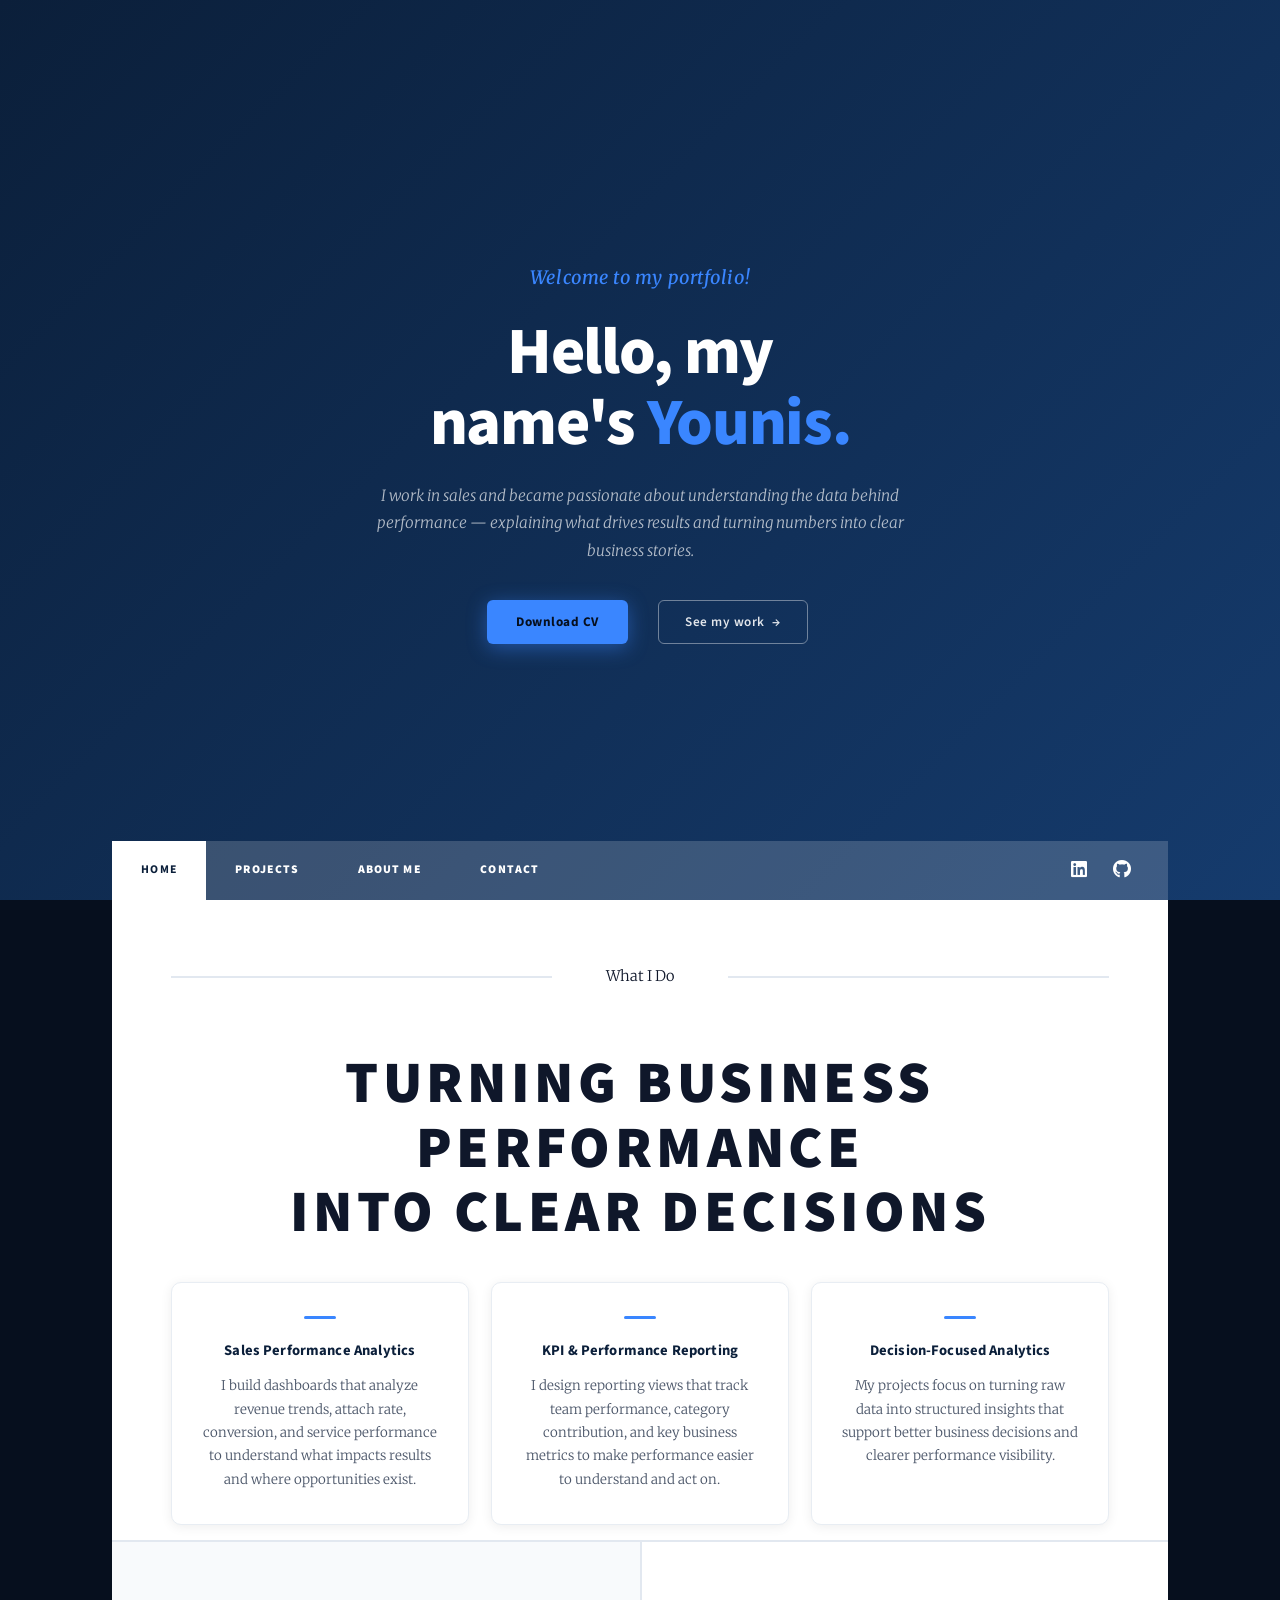
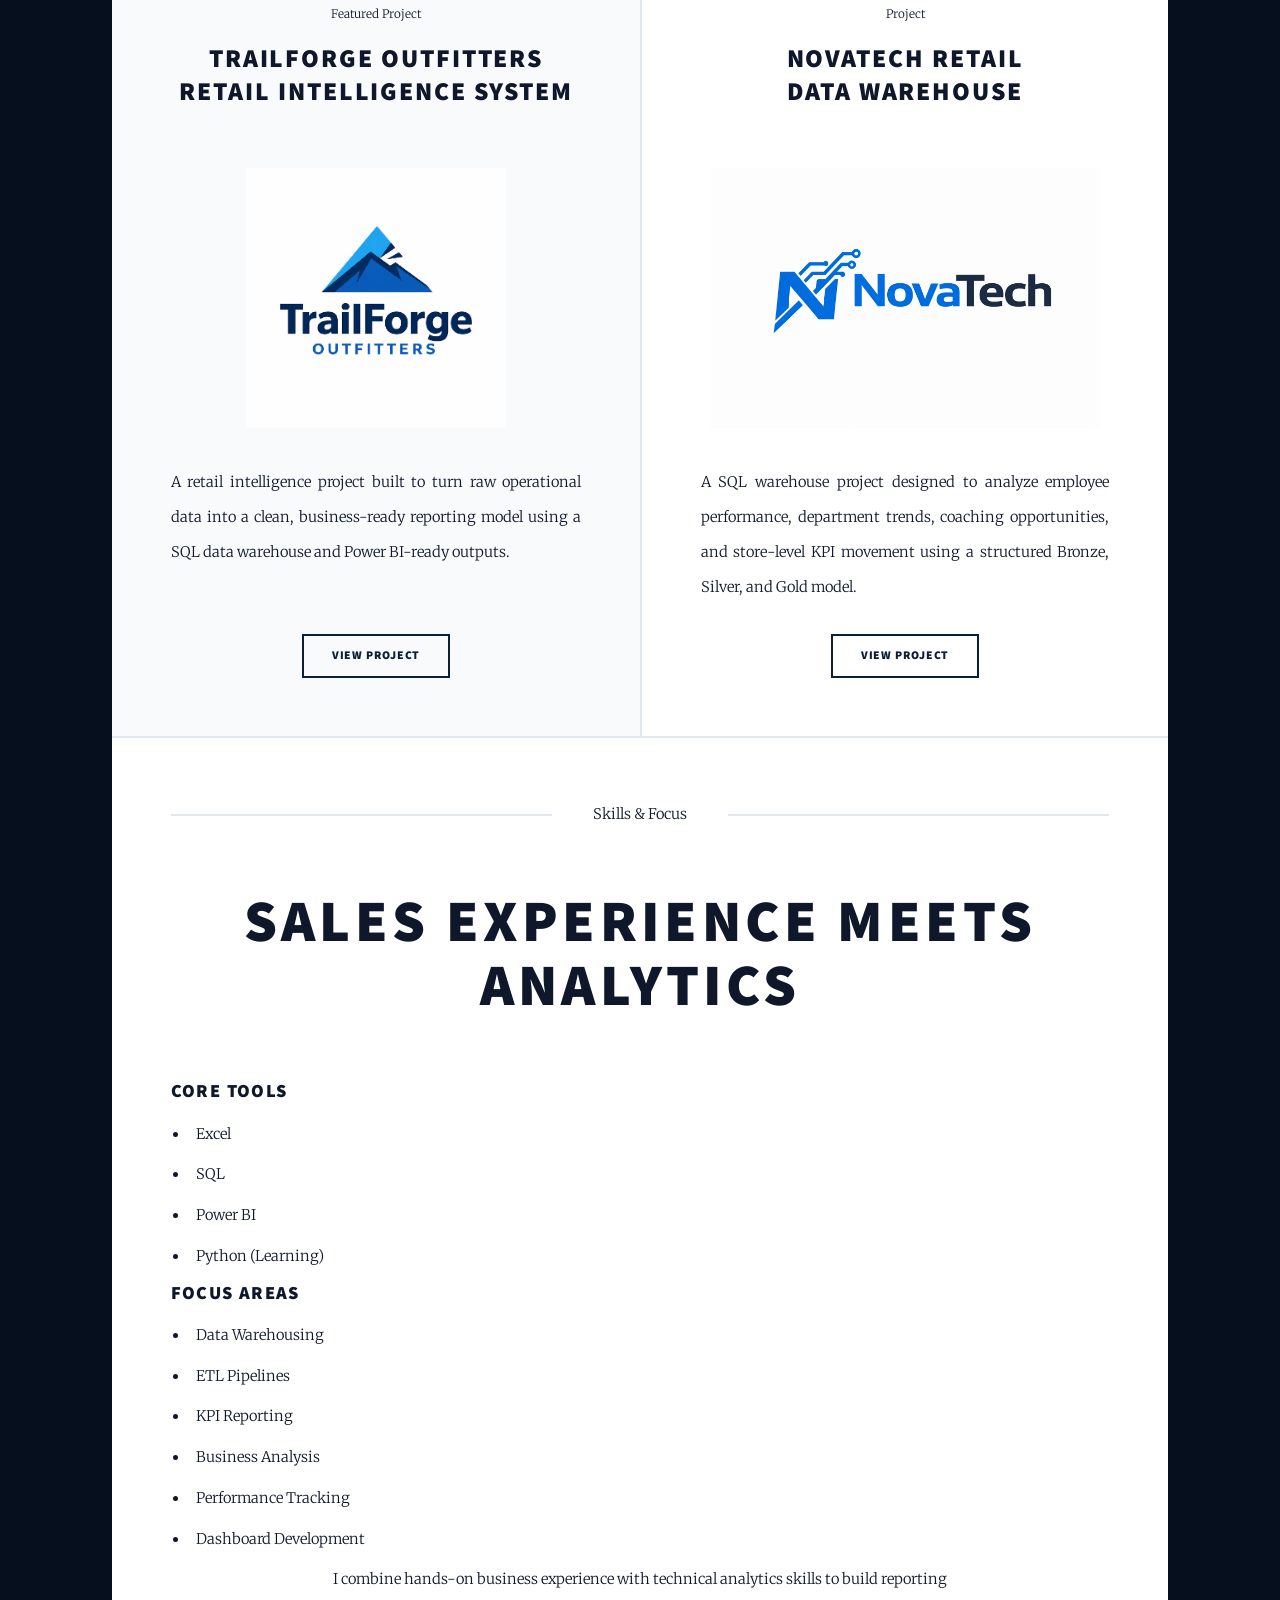
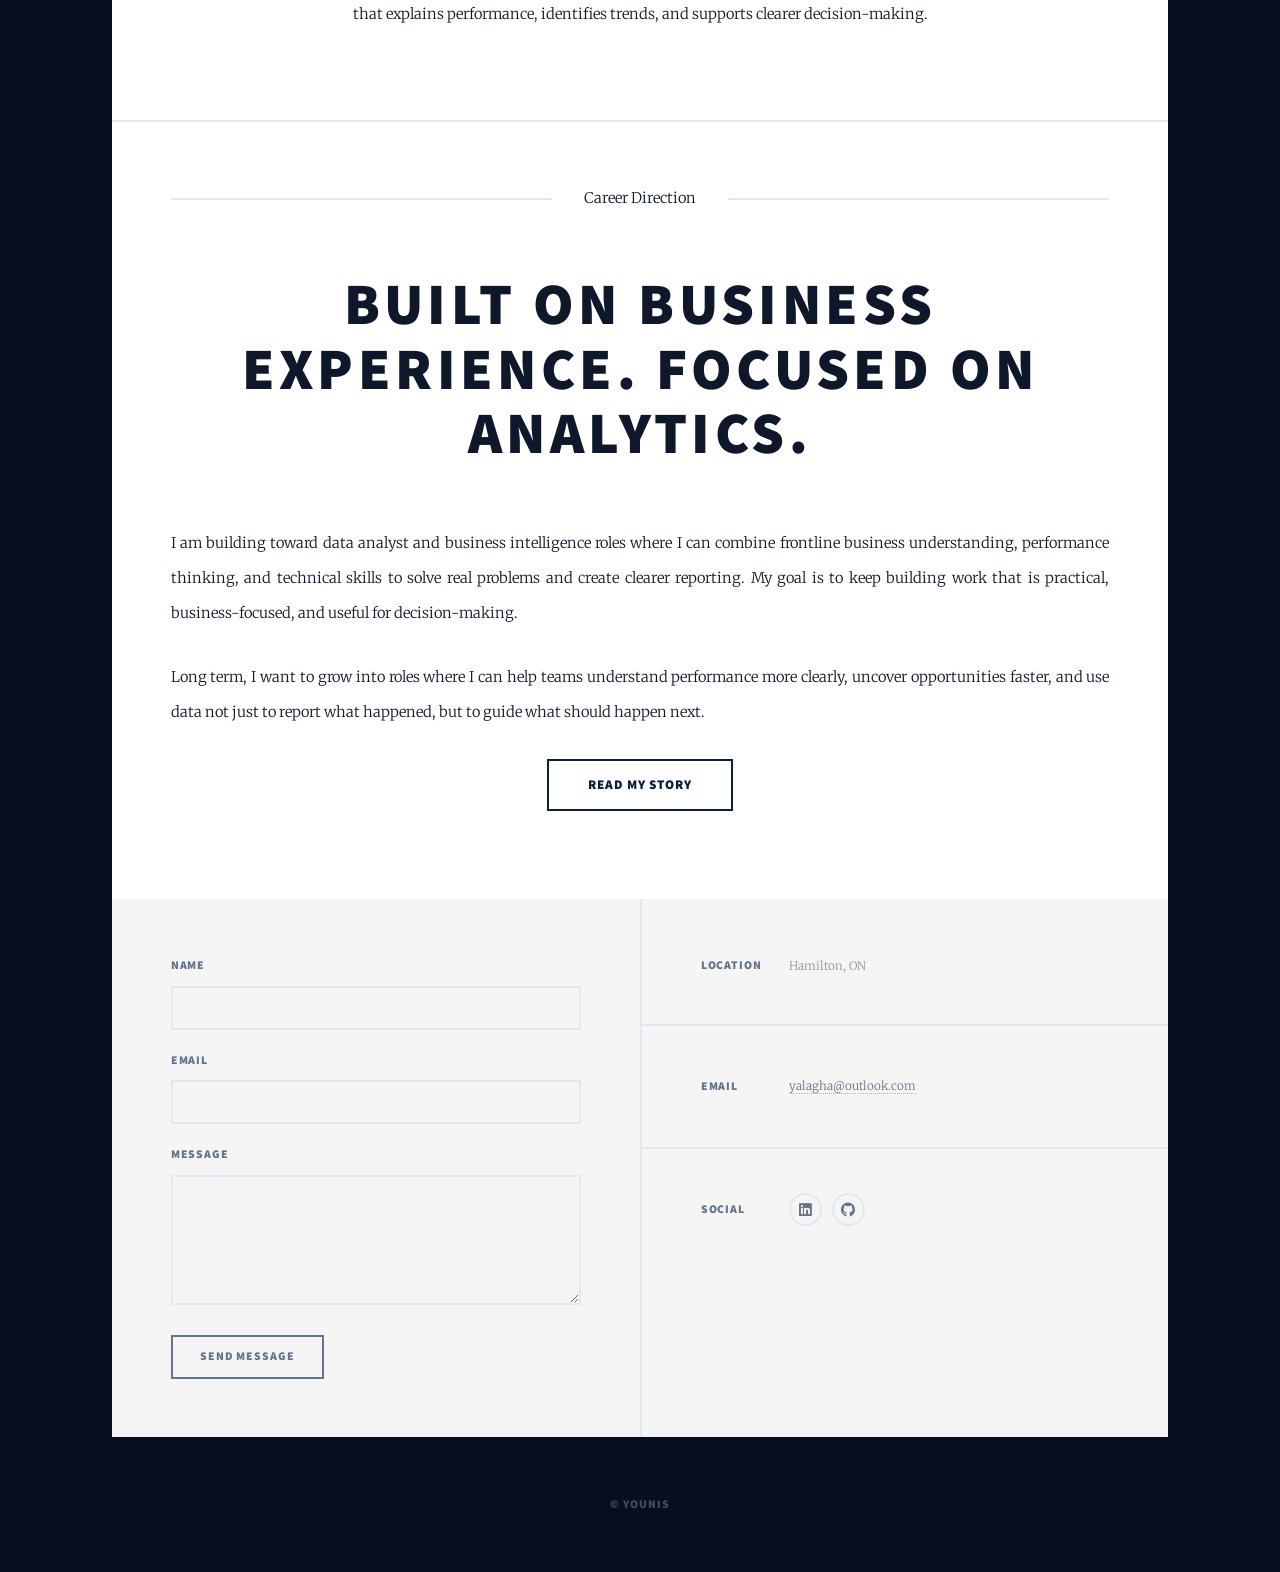
==== index.html @ 38b33bf0 "Add files via upload" ====
<!DOCTYPE HTML>
<html>
	<head>
		<title>Younis Alagha | Portfolio</title>
		<meta charset="utf-8" />
		<meta name="viewport" content="width=device-width, initial-scale=1, user-scalable=no" />
		<meta
			name="description"
			content="Younis portfolio - data analytics, business intelligence, SQL, Power BI, Excel, and business-focused projects built to turn performance data into clear decisions."
		/>
		<link rel="stylesheet" href="assets/css/main.css" />
		<noscript><link rel="stylesheet" href="assets/css/noscript.css" /></noscript>
	</head>
	<body class="is-preload">

		<div id="wrapper" class="fade-in">

			<!-- Intro -->
			<div id="intro" class="home-intro">

				<div class="hero-inner">
					<p class="hero-welcome">Welcome to my portfolio!</p>

					<h1 class="hero-heading">
						Hello, my<br />name's <span class="hero-accent">Younis.</span>
					</h1>

					<p class="hero-sub">
						I work in sales and became passionate about understanding the data behind performance —
						explaining what drives results and turning numbers into clear business stories.
					</p>

					<ul class="actions hero-actions">
						<li><a href="assets/Younis Alagha Resume.pdf" class="button primary hero-btn-primary" download>Download CV</a></li>
						<li><a href="#main" class="button hero-btn-ghost scrolly">See my work &nbsp;→</a></li>
					</ul>
				</div>

			</div>

			<!-- Header -->
			<header id="header">
				<a href="index.html" class="logo">Younis Alagha</a>
			</header>

			<!-- Nav -->
			<nav id="nav">
				<ul class="links">
					<li class="active"><a href="index.html">Home</a></li>
					<li><a href="index.html#projects">Projects</a></li>
					<li><a href="AboutMe.html">About Me</a></li>
					<li><a href="elements.html">Contact</a></li>
				</ul>
				<ul class="icons">
					<li>
						<a href="https://www.linkedin.com/in/younis-alagha-60159526b" class="icon brands fa-linkedin" target="_blank" rel="noopener noreferrer">
							<span class="label">LinkedIn</span>
						</a>
					</li>
					<li>
						<a href="https://github.com/younis-alagha" class="icon brands fa-github" target="_blank" rel="noopener noreferrer">
							<span class="label">GitHub</span>
						</a>
					</li>
				</ul>
			</nav>

			<!-- Main -->
			<div id="main">

				<!-- What I Do -->
				<section class="post featured home-featured-summary">
					<header class="major">
						<span class="date">What I Do</span>
						<h2>Turning Business Performance<br />Into Clear Decisions</h2>
					</header>

					<div class="home-highlights">
						<div class="highlight-card">
							<div class="highlight-bar"></div>
							<h3>Sales Performance Analytics</h3>
							<p>
								I build dashboards that analyze revenue trends, attach rate, conversion, and service performance
								to understand what impacts results and where opportunities exist.
							</p>
						</div>
						<div class="highlight-card">
							<div class="highlight-bar"></div>
							<h3>KPI &amp; Performance Reporting</h3>
							<p>
								I design reporting views that track team performance, category contribution, and key business
								metrics to make performance easier to understand and act on.
							</p>
						</div>
						<div class="highlight-card">
							<div class="highlight-bar"></div>
							<h3>Decision-Focused Analytics</h3>
							<p>
								My projects focus on turning raw data into structured insights that support better business
								decisions and clearer performance visibility.
							</p>
						</div>
					</div>
				</section>

				<!-- Featured Project -->
				<!-- Projects -->
				<section class="posts" id="projects">

					<article>
						<header>
							<span class="date">Featured Project</span>
							<h2>
								<a href="TrailForge Outfitters.html">
									TRAILFORGE OUTFITTERS<br />
									RETAIL INTELLIGENCE SYSTEM
								</a>
							</h2>
						</header>

						<a href="TrailForge Outfitters.html" class="image fit">
							<img src="images/TrailForge.png" alt="TrailForge Outfitters Retail Intelligence System" />
						</a>

						<p>
							A retail intelligence project built to turn raw operational data into a clean,
							business-ready reporting model using a SQL data warehouse and Power BI-ready outputs.
						</p>

						<ul class="actions special">
							<li><a href="TrailForge Outfitters.html" class="button">View Project</a></li>
						</ul>
					</article>

					<article>
						<header>
							<span class="date">Project</span>
							<h2>
								<a href="NOVATech.html">
									NOVATECH RETAIL<br />
									DATA WAREHOUSE
								</a>
							</h2>
						</header>

						<a href="NOVATech.html" class="image fit">
							<img src="images/1.Nova tech.png" alt="NovaTech Retail Data Warehouse" />
						</a>

						<p>
							A SQL warehouse project designed to analyze employee performance, department trends,
							coaching opportunities, and store-level KPI movement using a structured Bronze,
							Silver, and Gold model.
						</p>

						<ul class="actions special">
							<li><a href="NOVATech.html" class="button">View Project</a></li>
						</ul>
					</article>

				</section>

				<!-- Skills & Focus -->
				<section class="post home-text-section">
					<header class="major">
						<span class="date">Skills & Focus</span>
						<h2>Sales Experience Meets Analytics</h2>
					</header>

					<div class="skills-two-column">

						<div class="skills-col">
							<h3>Core Tools</h3>
							<ul>
								<li>Excel</li>
								<li>SQL</li>
								<li>Power BI</li>
								<li>Python (Learning)</li>
							</ul>
						</div>

						<div class="skills-col">
							<h3>Focus Areas</h3>
							<ul>
								<li>Data Warehousing</li>
								<li>ETL Pipelines</li>
								<li>KPI Reporting</li>
								<li>Business Analysis</li>
								<li>Performance Tracking</li>
								<li>Dashboard Development</li>
							</ul>
						</div>

					</div>

					<p class="skills-summary">
						I combine hands-on business experience with technical analytics skills to build reporting that explains performance,
						identifies trends, and supports clearer decision-making.
					</p>

				</section>

				<!-- Career Direction -->
				<section class="post home-text-section">
					<header class="major">
						<span class="date">Career Direction</span>
						<h2>Built on Business Experience. Focused on Analytics.</h2>
					</header>

					<p>
						I am building toward data analyst and business intelligence roles where I can combine frontline business understanding,
						performance thinking, and technical skills to solve real problems and create clearer reporting. My goal is to keep building
						work that is practical, business-focused, and useful for decision-making.
					</p>

					<p>
						Long term, I want to grow into roles where I can help teams understand performance more clearly, uncover opportunities faster,
						and use data not just to report what happened, but to guide what should happen next.
					</p>

					<ul class="actions special">
						<li><a href="AboutMe.html" class="button large">Read My Story</a></li>
					</ul>
				</section>

			</div>

			<!-- Footer -->
			<footer id="footer">
				<section>
					<form method="post" action="https://formspree.io/f/mkoqkweq">
						<div class="fields">
							<div class="field">
								<label for="name">Name</label>
								<input type="text" name="name" id="name" required />
							</div>
							<div class="field">
								<label for="email">Email</label>
								<input type="email" name="email" id="email" required />
							</div>
							<div class="field">
								<label for="message">Message</label>
								<textarea name="message" id="message" rows="3" required></textarea>
							</div>
						</div>
						<ul class="actions">
							<li><input type="submit" value="Send Message" /></li>
						</ul>
					</form>
				</section>

				<section class="split contact">
					<section class="alt">
						<h3>Location</h3>
						<p>Hamilton, ON</p>
					</section>
					<section>
						<h3>Email</h3>
						<p><a href="mailto:yalagha@outlook.com">yalagha@outlook.com</a></p>
					</section>
					<section>
						<h3>Social</h3>
						<ul class="icons alt">
							<li>
								<a href="https://www.linkedin.com/in/younis-alagha-60159526b" class="icon brands alt fa-linkedin" target="_blank" rel="noopener noreferrer">
									<span class="label">LinkedIn</span>
								</a>
							</li>
							<li>
								<a href="https://github.com/younis-alagha" class="icon brands alt fa-github" target="_blank" rel="noopener noreferrer">
									<span class="label">GitHub</span>
								</a>
							</li>
						</ul>
					</section>
				</section>
			</footer>

			<div id="copyright">
				<ul><li>&copy; Younis</li></ul>
			</div>

		</div>

		<script src="assets/js/jquery.min.js"></script>
		<script src="assets/js/jquery.scrollex.min.js"></script>
		<script src="assets/js/jquery.scrolly.min.js"></script>
		<script src="assets/js/browser.min.js"></script>
		<script src="assets/js/breakpoints.min.js"></script>
		<script src="assets/js/util.js"></script>
		<script src="assets/js/main.js"></script>

	</body>
---- assets/css/main.css ----
@import url(fontawesome-all.min.css);
@import url("https://fonts.googleapis.com/css?family=Merriweather:300,700,300italic,700italic|Source+Sans+Pro:900");

/*
	Massively by HTML5 UP
	html5up.net | @ajlkn
	Free for personal and commercial use under the CCA 3.0 license (html5up.net/license)
*/

html, body, div, span, applet, object,
iframe, h1, h2, h3, h4, h5, h6, p, blockquote,
pre, a, abbr, acronym, address, big, cite,
code, del, dfn, em, img, ins, kbd, q, s, samp,
small, strike, strong, sub, sup, tt, var, b,
u, i, center, dl, dt, dd, ol, ul, li, fieldset,
form, label, legend, table, caption, tbody,
tfoot, thead, tr, th, td, article, aside,
canvas, details, embed, figure, figcaption,
footer, header, hgroup, menu, nav, output, ruby,
section, summary, time, mark, audio, video {
	margin: 0;
	padding: 0;
	border: 0;
	font-size: 100%;
	font: inherit;
	vertical-align: baseline;}

article, aside, details, figcaption, figure,
footer, header, hgroup, menu, nav, section {
	display: block;}

body {
	line-height: 1;
}

ol, ul {
	list-style: none;
}

blockquote, q {
	quotes: none;
}

	blockquote:before, blockquote:after, q:before, q:after {
		content: '';
		content: none;
	}

table {
	border-collapse: collapse;
	border-spacing: 0;
}

body {
	-webkit-text-size-adjust: none;
}

mark {
	background-color: transparent;
	color: inherit;
}

input::-moz-focus-inner {
	border: 0;
	padding: 0;
}

input, select, textarea {
	-moz-appearance: none;
	-webkit-appearance: none;
	-ms-appearance: none;
	appearance: none;
}

/* Basic */

	@-ms-viewport {
		width: device-width;
	}

	body {
		-ms-overflow-style: scrollbar;
	}

	@media screen and (max-width: 480px) {

		html, body {
			min-width: 320px;
		}

	}

	html {
		box-sizing: border-box;
	}

	*, *:before, *:after {
		box-sizing: inherit;
	}

	body {
		background-color: #060f1e;
	}

		body.is-preload *, body.is-preload *:before, body.is-preload *:after {
			-moz-animation: none !important;
			-webkit-animation: none !important;
			-ms-animation: none !important;
			animation: none !important;
			-moz-transition: none !important;
			-webkit-transition: none !important;
			-ms-transition: none !important;
			transition: none !important;
		}

/* Type */

	html {
		font-size: 16pt;
	}

		@media screen and (max-width: 1680px) {

			html {
				font-size: 12pt;
			}

		}

		@media screen and (max-width: 1280px) {

			html {
				font-size: 11pt;
			}

		}

		@media screen and (max-width: 360px) {

			html {
				font-size: 10pt;
			}

		}

	body {
		color: #0b1f3a;
	}

	body, input, select, textarea {
		font-family: "Merriweather", Georgia, serif;
		font-weight: 300;
		font-size: 1rem;
		line-height: 2.375;
	}

	a {
		-moz-transition: color 0.2s ease-in-out, background-color 0.2s ease-in-out, border-color 0.2s ease-in-out, box-shadow 0.2s ease-in-out;
		-webkit-transition: color 0.2s ease-in-out, background-color 0.2s ease-in-out, border-color 0.2s ease-in-out, box-shadow 0.2s ease-in-out;
		-ms-transition: color 0.2s ease-in-out, background-color 0.2s ease-in-out, border-color 0.2s ease-in-out, box-shadow 0.2s ease-in-out;
		transition: color 0.2s ease-in-out, background-color 0.2s ease-in-out, border-color 0.2s ease-in-out, box-shadow 0.2s ease-in-out;
		border-bottom: dotted 1px;
		text-decoration: none;
	}

		a:hover {
			border-bottom-color: transparent;
		}

	strong, b {
		font-weight: 600;
	}

	em, i {
		font-style: italic;
	}

	p {
		text-align: justify;
		margin: 0 0 2rem 0;
	}

	h1, h2, h3, h4, h5, h6 {
		font-family: "Source Sans Pro", Helvetica, sans-serif;
		font-weight: 900;
		line-height: 1.5;
		letter-spacing: 0.075em;
		text-transform: uppercase;
		margin: 0 0 1rem 0;
	}

		h1 a, h2 a, h3 a, h4 a, h5 a, h6 a {
			border-bottom: 0;
			color: inherit;
			text-decoration: none;
		}

	h1 {
		font-size: 4rem;
		line-height: 1.1;
		margin: 0 0 2rem 0;
	}

	h2 {
		font-size: 1.75rem;
		line-height: 1.3;
		margin: 0 0 1.5rem 0;
	}

	h3 {
		font-size: 1.25rem;
		margin: 0 0 1.5rem 0;
	}

	h4 {
		font-size: 1rem;
	}

	h5 {
		font-size: 0.9rem;
	}

	h6 {
		font-size: 0.8rem;
	}

	sub {
		font-size: 0.8rem;
		position: relative;
		top: 0.5rem;
	}

	sup {
		font-size: 0.8rem;
		position: relative;
		top: -0.5rem;
	}

	blockquote {
		border-left: solid 4px;
		font-style: italic;
		margin: 0 0 2rem 0;
		padding: 0.5rem 0 0.5rem 2rem;
	}

	code {
		border: solid 2px;
		font-family: "Courier New", monospace;
		font-size: 0.9rem;
		margin: 0 0.25rem;
		padding: 0.25rem 0.65rem;
	}

	pre {
		-webkit-overflow-scrolling: touch;
		font-family: "Courier New", monospace;
		font-size: 0.9rem;
		margin: 0 0 2rem 0;
	}

		pre code {
			display: block;
			line-height: 1.75;
			padding: 1rem 1.5rem;
			overflow-x: auto;
		}

	hr {
		border: 0;
		border-bottom: solid 2px;
		margin: 3rem 0;
	}

		hr.major {
			margin: 5rem 0;
		}

	.align-left {
		text-align: left;
	}

	.align-center {
		text-align: center;
	}

	.align-right {
		text-align: right;
	}

	input, select, textarea {
		color: #0b1f3a;
	}

	a {
		color: #0b1f3a;
		border-bottom-color: rgba(33, 41, 49, 0.5);
	}

		a:hover {
			border-bottom-color: transparent;
			color: #3a86ff !important;
		}

	strong, b {
		color: #0b1f3a;
	}

	h1, h2, h3, h4, h5, h6 {
		color: #0b1f3a;
	}

	blockquote {
		border-left-color: #e2e8f0;
	}

	code {
		background: rgba(220, 220, 220, 0.25);
		border-color: #e2e8f0;
	}

	hr {
		border-bottom-color: #e2e8f0;
	}

/* Row */

	.row {
		display: flex;
		flex-wrap: wrap;
		box-sizing: border-box;
		align-items: stretch;
	}

		.row > * {
			box-sizing: border-box;
		}

		.row.gtr-uniform > * > :last-child {
			margin-bottom: 0;
		}

		.row.aln-left {
			justify-content: flex-start;
		}

		.row.aln-center {
			justify-content: center;
		}

		.row.aln-right {
			justify-content: flex-end;
		}

		.row.aln-top {
			align-items: flex-start;
		}

		.row.aln-middle {
			align-items: center;
		}

		.row.aln-bottom {
			align-items: flex-end;
		}

		.row > .imp {
			order: -1;
		}

		.row > .col-1 {
			width: 8.33333%;
		}

		.row > .off-1 {
			margin-left: 8.33333%;
		}

		.row > .col-2 {
			width: 16.66667%;
		}

		.row > .off-2 {
			margin-left: 16.66667%;
		}

		.row > .col-3 {
			width: 25%;
		}

		.row > .off-3 {
			margin-left: 25%;
		}

		.row > .col-4 {
			width: 33.33333%;
		}

		.row > .off-4 {
			margin-left: 33.33333%;
		}

		.row > .col-5 {
			width: 41.66667%;
		}

		.row > .off-5 {
			margin-left: 41.66667%;
		}

		.row > .col-6 {
			width: 50%;
		}

		.row > .off-6 {
			margin-left: 50%;
		}

		.row > .col-7 {
			width: 58.33333%;
		}

		.row > .off-7 {
			margin-left: 58.33333%;
		}

		.row > .col-8 {
			width: 66.66667%;
		}

		.row > .off-8 {
			margin-left: 66.66667%;
		}

		.row > .col-9 {
			width: 75%;
		}

		.row > .off-9 {
			margin-left: 75%;
		}

		.row > .col-10 {
			width: 83.33333%;
		}

		.row > .off-10 {
			margin-left: 83.33333%;
		}

		.row > .col-11 {
			width: 91.66667%;
		}

		.row > .off-11 {
			margin-left: 91.66667%;
		}

		.row > .col-12 {
			width: 100%;
		}

		.row > .off-12 {
			margin-left: 100%;
		}

		.row.gtr-0 {
			margin-top: 0;
			margin-left: 0rem;
		}

			.row.gtr-0 > * {
				padding: 0 0 0 0rem;
			}

			.row.gtr-0.gtr-uniform {
				margin-top: 0rem;
			}

				.row.gtr-0.gtr-uniform > * {
					padding-top: 0rem;
				}

		.row.gtr-25 {
			margin-top: 0;
			margin-left: -0.375rem;
		}

			.row.gtr-25 > * {
				padding: 0 0 0 0.375rem;
			}

			.row.gtr-25.gtr-uniform {
				margin-top: -0.375rem;
			}

				.row.gtr-25.gtr-uniform > * {
					padding-top: 0.375rem;
				}

		.row.gtr-50 {
			margin-top: 0;
			margin-left: -0.75rem;
		}

			.row.gtr-50 > * {
				padding: 0 0 0 0.75rem;
			}

			.row.gtr-50.gtr-uniform {
				margin-top: -0.75rem;
			}

				.row.gtr-50.gtr-uniform > * {
					padding-top: 0.75rem;
				}

		.row {
			margin-top: 0;
			margin-left: -1.5rem;
		}

			.row > * {
				padding: 0 0 0 1.5rem;
			}

			.row.gtr-uniform {
				margin-top: -1.5rem;
			}

				.row.gtr-uniform > * {
					padding-top: 1.5rem;
				}

		.row.gtr-150 {
			margin-top: 0;
			margin-left: -2.25rem;
		}

			.row.gtr-150 > * {
				padding: 0 0 0 2.25rem;
			}

			.row.gtr-150.gtr-uniform {
				margin-top: -2.25rem;
			}

				.row.gtr-150.gtr-uniform > * {
					padding-top: 2.25rem;
				}

		.row.gtr-200 {
			margin-top: 0;
			margin-left: -3rem;
		}

			.row.gtr-200 > * {
				padding: 0 0 0 3rem;
			}

			.row.gtr-200.gtr-uniform {
				margin-top: -3rem;
			}

				.row.gtr-200.gtr-uniform > * {
					padding-top: 3rem;
				}

		@media screen and (max-width: 1680px) {

			.row {
				display: flex;
				flex-wrap: wrap;
				box-sizing: border-box;
				align-items: stretch;
			}

				.row > * {
					box-sizing: border-box;
				}

				.row.gtr-uniform > * > :last-child {
					margin-bottom: 0;
				}

				.row.aln-left {
					justify-content: flex-start;
				}

				.row.aln-center {
					justify-content: center;
				}

				.row.aln-right {
					justify-content: flex-end;
				}

				.row.aln-top {
					align-items: flex-start;
				}

				.row.aln-middle {
					align-items: center;
				}

				.row.aln-bottom {
					align-items: flex-end;
				}

				.row > .imp-xlarge {
					order: -1;
				}

				.row > .col-1-xlarge {
					width: 8.33333%;
				}

				.row > .off-1-xlarge {
					margin-left: 8.33333%;
				}

				.row > .col-2-xlarge {
					width: 16.66667%;
				}

				.row > .off-2-xlarge {
					margin-left: 16.66667%;
				}

				.row > .col-3-xlarge {
					width: 25%;
				}

				.row > .off-3-xlarge {
					margin-left: 25%;
				}

				.row > .col-4-xlarge {
					width: 33.33333%;
				}

				.row > .off-4-xlarge {
					margin-left: 33.33333%;
				}

				.row > .col-5-xlarge {
					width: 41.66667%;
				}

				.row > .off-5-xlarge {
					margin-left: 41.66667%;
				}

				.row > .col-6-xlarge {
					width: 50%;
				}

				.row > .off-6-xlarge {
					margin-left: 50%;
				}

				.row > .col-7-xlarge {
					width: 58.33333%;
				}

				.row > .off-7-xlarge {
					margin-left: 58.33333%;
				}

				.row > .col-8-xlarge {
					width: 66.66667%;
				}

				.row > .off-8-xlarge {
					margin-left: 66.66667%;
				}

				.row > .col-9-xlarge {
					width: 75%;
				}

				.row > .off-9-xlarge {
					margin-left: 75%;
				}

				.row > .col-10-xlarge {
					width: 83.33333%;
				}

				.row > .off-10-xlarge {
					margin-left: 83.33333%;
				}

				.row > .col-11-xlarge {
					width: 91.66667%;
				}

				.row > .off-11-xlarge {
					margin-left: 91.66667%;
				}

				.row > .col-12-xlarge {
					width: 100%;
				}

				.row > .off-12-xlarge {
					margin-left: 100%;
				}

				.row.gtr-0 {
					margin-top: 0;
					margin-left: 0rem;
				}

					.row.gtr-0 > * {
						padding: 0 0 0 0rem;
					}

					.row.gtr-0.gtr-uniform {
						margin-top: 0rem;
					}

						.row.gtr-0.gtr-uniform > * {
							padding-top: 0rem;
						}

				.row.gtr-25 {
					margin-top: 0;
					margin-left: -0.375rem;
				}

					.row.gtr-25 > * {
						padding: 0 0 0 0.375rem;
					}

					.row.gtr-25.gtr-uniform {
						margin-top: -0.375rem;
					}

						.row.gtr-25.gtr-uniform > * {
							padding-top: 0.375rem;
						}

				.row.gtr-50 {
					margin-top: 0;
					margin-left: -0.75rem;
				}

					.row.gtr-50 > * {
						padding: 0 0 0 0.75rem;
					}

					.row.gtr-50.gtr-uniform {
						margin-top: -0.75rem;
					}

						.row.gtr-50.gtr-uniform > * {
							padding-top: 0.75rem;
						}

				.row {
					margin-top: 0;
					margin-left: -1.5rem;
				}

					.row > * {
						padding: 0 0 0 1.5rem;
					}

					.row.gtr-uniform {
						margin-top: -1.5rem;
					}

						.row.gtr-uniform > * {
							padding-top: 1.5rem;
						}

				.row.gtr-150 {
					margin-top: 0;
					margin-left: -2.25rem;
				}

					.row.gtr-150 > * {
						padding: 0 0 0 2.25rem;
					}

					.row.gtr-150.gtr-uniform {
						margin-top: -2.25rem;
					}

						.row.gtr-150.gtr-uniform > * {
							padding-top: 2.25rem;
						}

				.row.gtr-200 {
					margin-top: 0;
					margin-left: -3rem;
				}

					.row.gtr-200 > * {
						padding: 0 0 0 3rem;
					}

					.row.gtr-200.gtr-uniform {
						margin-top: -3rem;
					}

						.row.gtr-200.gtr-uniform > * {
							padding-top: 3rem;
						}

		}

		@media screen and (max-width: 1280px) {

			.row {
				display: flex;
				flex-wrap: wrap;
				box-sizing: border-box;
				align-items: stretch;
			}

				.row > * {
					box-sizing: border-box;
				}

				.row.gtr-uniform > * > :last-child {
					margin-bottom: 0;
				}

				.row.aln-left {
					justify-content: flex-start;
				}

				.row.aln-center {
					justify-content: center;
				}

				.row.aln-right {
					justify-content: flex-end;
				}

				.row.aln-top {
					align-items: flex-start;
				}

				.row.aln-middle {
					align-items: center;
				}

				.row.aln-bottom {
					align-items: flex-end;
				}

				.row > .imp-large {
					order: -1;
				}

				.row > .col-1-large {
					width: 8.33333%;
				}

				.row > .off-1-large {
					margin-left: 8.33333%;
				}

				.row > .col-2-large {
					width: 16.66667%;
				}

				.row > .off-2-large {
					margin-left: 16.66667%;
				}

				.row > .col-3-large {
					width: 25%;
				}

				.row > .off-3-large {
					margin-left: 25%;
				}

				.row > .col-4-large {
					width: 33.33333%;
				}

				.row > .off-4-large {
					margin-left: 33.33333%;
				}

				.row > .col-5-large {
					width: 41.66667%;
				}

				.row > .off-5-large {
					margin-left: 41.66667%;
				}

				.row > .col-6-large {
					width: 50%;
				}

				.row > .off-6-large {
					margin-left: 50%;
				}

				.row > .col-7-large {
					width: 58.33333%;
				}

				.row > .off-7-large {
					margin-left: 58.33333%;
				}

				.row > .col-8-large {
					width: 66.66667%;
				}

				.row > .off-8-large {
					margin-left: 66.66667%;
				}

				.row > .col-9-large {
					width: 75%;
				}

				.row > .off-9-large {
					margin-left: 75%;
				}

				.row > .col-10-large {
					width: 83.33333%;
				}

				.row > .off-10-large {
					margin-left: 83.33333%;
				}

				.row > .col-11-large {
					width: 91.66667%;
				}

				.row > .off-11-large {
					margin-left: 91.66667%;
				}

				.row > .col-12-large {
					width: 100%;
				}

				.row > .off-12-large {
					margin-left: 100%;
				}

				.row.gtr-0 {
					margin-top: 0;
					margin-left: 0rem;
				}

					.row.gtr-0 > * {
						padding: 0 0 0 0rem;
					}

					.row.gtr-0.gtr-uniform {
						margin-top: 0rem;
					}

						.row.gtr-0.gtr-uniform > * {
							padding-top: 0rem;
						}

				.row.gtr-25 {
					margin-top: 0;
					margin-left: -0.375rem;
				}

					.row.gtr-25 > * {
						padding: 0 0 0 0.375rem;
					}

					.row.gtr-25.gtr-uniform {
						margin-top: -0.375rem;
					}

						.row.gtr-25.gtr-uniform > * {
							padding-top: 0.375rem;
						}

				.row.gtr-50 {
					margin-top: 0;
					margin-left: -0.75rem;
				}

					.row.gtr-50 > * {
						padding: 0 0 0 0.75rem;
					}

					.row.gtr-50.gtr-uniform {
						margin-top: -0.75rem;
					}

						.row.gtr-50.gtr-uniform > * {
							padding-top: 0.75rem;
						}

				.row {
					margin-top: 0;
					margin-left: -1.5rem;
				}

					.row > * {
						padding: 0 0 0 1.5rem;
					}

					.row.gtr-uniform {
						margin-top: -1.5rem;
					}

						.row.gtr-uniform > * {
							padding-top: 1.5rem;
						}

				.row.gtr-150 {
					margin-top: 0;
					margin-left: -2.25rem;
				}

					.row.gtr-150 > * {
						padding: 0 0 0 2.25rem;
					}

					.row.gtr-150.gtr-uniform {
						margin-top: -2.25rem;
					}

						.row.gtr-150.gtr-uniform > * {
							padding-top: 2.25rem;
						}

				.row.gtr-200 {
					margin-top: 0;
					margin-left: -3rem;
				}

					.row.gtr-200 > * {
						padding: 0 0 0 3rem;
					}

					.row.gtr-200.gtr-uniform {
						margin-top: -3rem;
					}

						.row.gtr-200.gtr-uniform > * {
							padding-top: 3rem;
						}

		}

		@media screen and (max-width: 980px) {

			.row {
				display: flex;
				flex-wrap: wrap;
				box-sizing: border-box;
				align-items: stretch;
			}

				.row > * {
					box-sizing: border-box;
				}

				.row.gtr-uniform > * > :last-child {
					margin-bottom: 0;
				}

				.row.aln-left {
					justify-content: flex-start;
				}

				.row.aln-center {
					justify-content: center;
				}

				.row.aln-right {
					justify-content: flex-end;
				}

				.row.aln-top {
					align-items: flex-start;
				}

				.row.aln-middle {
					align-items: center;
				}

				.row.aln-bottom {
					align-items: flex-end;
				}

				.row > .imp-medium {
					order: -1;
				}

				.row > .col-1-medium {
					width: 8.33333%;
				}

				.row > .off-1-medium {
					margin-left: 8.33333%;
				}

				.row > .col-2-medium {
					width: 16.66667%;
				}

				.row > .off-2-medium {
					margin-left: 16.66667%;
				}

				.row > .col-3-medium {
					width: 25%;
				}

				.row > .off-3-medium {
					margin-left: 25%;
				}

				.row > .col-4-medium {
					width: 33.33333%;
				}

				.row > .off-4-medium {
					margin-left: 33.33333%;
				}

				.row > .col-5-medium {
					width: 41.66667%;
				}

				.row > .off-5-medium {
					margin-left: 41.66667%;
				}

				.row > .col-6-medium {
					width: 50%;
				}

				.row > .off-6-medium {
					margin-left: 50%;
				}

				.row > .col-7-medium {
					width: 58.33333%;
				}

				.row > .off-7-medium {
					margin-left: 58.33333%;
				}

				.row > .col-8-medium {
					width: 66.66667%;
				}

				.row > .off-8-medium {
					margin-left: 66.66667%;
				}

				.row > .col-9-medium {
					width: 75%;
				}

				.row > .off-9-medium {
					margin-left: 75%;
				}

				.row > .col-10-medium {
					width: 83.33333%;
				}

				.row > .off-10-medium {
					margin-left: 83.33333%;
				}

				.row > .col-11-medium {
					width: 91.66667%;
				}

				.row > .off-11-medium {
					margin-left: 91.66667%;
				}

				.row > .col-12-medium {
					width: 100%;
				}

				.row > .off-12-medium {
					margin-left: 100%;
				}

				.row.gtr-0 {
					margin-top: 0;
					margin-left: 0rem;
				}

					.row.gtr-0 > * {
						padding: 0 0 0 0rem;
					}

					.row.gtr-0.gtr-uniform {
						margin-top: 0rem;
					}

						.row.gtr-0.gtr-uniform > * {
							padding-top: 0rem;
						}

				.row.gtr-25 {
					margin-top: 0;
					margin-left: -0.375rem;
				}

					.row.gtr-25 > * {
						padding: 0 0 0 0.375rem;
					}

					.row.gtr-25.gtr-uniform {
						margin-top: -0.375rem;
					}

						.row.gtr-25.gtr-uniform > * {
							padding-top: 0.375rem;
						}

				.row.gtr-50 {
					margin-top: 0;
					margin-left: -0.75rem;
				}

					.row.gtr-50 > * {
						padding: 0 0 0 0.75rem;
					}

					.row.gtr-50.gtr-uniform {
						margin-top: -0.75rem;
					}

						.row.gtr-50.gtr-uniform > * {
							padding-top: 0.75rem;
						}

				.row {
					margin-top: 0;
					margin-left: -1.5rem;
				}

					.row > * {
						padding: 0 0 0 1.5rem;
					}

					.row.gtr-uniform {
						margin-top: -1.5rem;
					}

						.row.gtr-uniform > * {
							padding-top: 1.5rem;
						}

				.row.gtr-150 {
					margin-top: 0;
					margin-left: -2.25rem;
				}

					.row.gtr-150 > * {
						padding: 0 0 0 2.25rem;
					}

					.row.gtr-150.gtr-uniform {
						margin-top: -2.25rem;
					}

						.row.gtr-150.gtr-uniform > * {
							padding-top: 2.25rem;
						}

				.row.gtr-200 {
					margin-top: 0;
					margin-left: -3rem;
				}

					.row.gtr-200 > * {
						padding: 0 0 0 3rem;
					}

					.row.gtr-200.gtr-uniform {
						margin-top: -3rem;
					}

						.row.gtr-200.gtr-uniform > * {
							padding-top: 3rem;
						}

		}

		@media screen and (max-width: 736px) {

			.row {
				display: flex;
				flex-wrap: wrap;
				box-sizing: border-box;
				align-items: stretch;
			}

				.row > * {
					box-sizing: border-box;
				}

				.row.gtr-uniform > * > :last-child {
					margin-bottom: 0;
				}

				.row.aln-left {
					justify-content: flex-start;
				}

				.row.aln-center {
					justify-content: center;
				}

				.row.aln-right {
					justify-content: flex-end;
				}

				.row.aln-top {
					align-items: flex-start;
				}

				.row.aln-middle {
					align-items: center;
				}

				.row.aln-bottom {
					align-items: flex-end;
				}

				.row > .imp-small {
					order: -1;
				}

				.row > .col-1-small {
					width: 8.33333%;
				}

				.row > .off-1-small {
					margin-left: 8.33333%;
				}

				.row > .col-2-small {
					width: 16.66667%;
				}

				.row > .off-2-small {
					margin-left: 16.66667%;
				}

				.row > .col-3-small {
					width: 25%;
				}

				.row > .off-3-small {
					margin-left: 25%;
				}

				.row > .col-4-small {
					width: 33.33333%;
				}

				.row > .off-4-small {
					margin-left: 33.33333%;
				}

				.row > .col-5-small {
					width: 41.66667%;
				}

				.row > .off-5-small {
					margin-left: 41.66667%;
				}

				.row > .col-6-small {
					width: 50%;
				}

				.row > .off-6-small {
					margin-left: 50%;
				}

				.row > .col-7-small {
					width: 58.33333%;
				}

				.row > .off-7-small {
					margin-left: 58.33333%;
				}

				.row > .col-8-small {
					width: 66.66667%;
				}

				.row > .off-8-small {
					margin-left: 66.66667%;
				}

				.row > .col-9-small {
					width: 75%;
				}

				.row > .off-9-small {
					margin-left: 75%;
				}

				.row > .col-10-small {
					width: 83.33333%;
				}

				.row > .off-10-small {
					margin-left: 83.33333%;
				}

				.row > .col-11-small {
					width: 91.66667%;
				}

				.row > .off-11-small {
					margin-left: 91.66667%;
				}

				.row > .col-12-small {
					width: 100%;
				}

				.row > .off-12-small {
					margin-left: 100%;
				}

				.row.gtr-0 {
					margin-top: 0;
					margin-left: 0rem;
				}

					.row.gtr-0 > * {
						padding: 0 0 0 0rem;
					}

					.row.gtr-0.gtr-uniform {
						margin-top: 0rem;
					}

						.row.gtr-0.gtr-uniform > * {
							padding-top: 0rem;
						}

				.row.gtr-25 {
					margin-top: 0;
					margin-left: -0.375rem;
				}

					.row.gtr-25 > * {
						padding: 0 0 0 0.375rem;
					}

					.row.gtr-25.gtr-uniform {
						margin-top: -0.375rem;
					}

						.row.gtr-25.gtr-uniform > * {
							padding-top: 0.375rem;
						}

				.row.gtr-50 {
					margin-top: 0;
					margin-left: -0.75rem;
				}

					.row.gtr-50 > * {
						padding: 0 0 0 0.75rem;
					}

					.row.gtr-50.gtr-uniform {
						margin-top: -0.75rem;
					}

						.row.gtr-50.gtr-uniform > * {
							padding-top: 0.75rem;
						}

				.row {
					margin-top: 0;
					margin-left: -1.5rem;
				}

					.row > * {
						padding: 0 0 0 1.5rem;
					}

					.row.gtr-uniform {
						margin-top: -1.5rem;
					}

						.row.gtr-uniform > * {
							padding-top: 1.5rem;
						}

				.row.gtr-150 {
					margin-top: 0;
					margin-left: -2.25rem;
				}

					.row.gtr-150 > * {
						padding: 0 0 0 2.25rem;
					}

					.row.gtr-150.gtr-uniform {
						margin-top: -2.25rem;
					}

						.row.gtr-150.gtr-uniform > * {
							padding-top: 2.25rem;
						}

				.row.gtr-200 {
					margin-top: 0;
					margin-left: -3rem;
				}

					.row.gtr-200 > * {
						padding: 0 0 0 3rem;
					}

					.row.gtr-200.gtr-uniform {
						margin-top: -3rem;
					}

						.row.gtr-200.gtr-uniform > * {
							padding-top: 3rem;
						}

		}

		@media screen and (max-width: 480px) {

			.row {
				display: flex;
				flex-wrap: wrap;
				box-sizing: border-box;
				align-items: stretch;
			}

				.row > * {
					box-sizing: border-box;
				}

				.row.gtr-uniform > * > :last-child {
					margin-bottom: 0;
				}

				.row.aln-left {
					justify-content: flex-start;
				}

				.row.aln-center {
					justify-content: center;
				}

				.row.aln-right {
					justify-content: flex-end;
				}

				.row.aln-top {
					align-items: flex-start;
				}

				.row.aln-middle {
					align-items: center;
				}

				.row.aln-bottom {
					align-items: flex-end;
				}

				.row > .imp-xsmall {
					order: -1;
				}

				.row > .col-1-xsmall {
					width: 8.33333%;
				}

				.row > .off-1-xsmall {
					margin-left: 8.33333%;
				}

				.row > .col-2-xsmall {
					width: 16.66667%;
				}

				.row > .off-2-xsmall {
					margin-left: 16.66667%;
				}

				.row > .col-3-xsmall {
					width: 25%;
				}

				.row > .off-3-xsmall {
					margin-left: 25%;
				}

				.row > .col-4-xsmall {
					width: 33.33333%;
				}

				.row > .off-4-xsmall {
					margin-left: 33.33333%;
				}

				.row > .col-5-xsmall {
					width: 41.66667%;
				}

				.row > .off-5-xsmall {
					margin-left: 41.66667%;
				}

				.row > .col-6-xsmall {
					width: 50%;
				}

				.row > .off-6-xsmall {
					margin-left: 50%;
				}

				.row > .col-7-xsmall {
					width: 58.33333%;
				}

				.row > .off-7-xsmall {
					margin-left: 58.33333%;
				}

				.row > .col-8-xsmall {
					width: 66.66667%;
				}

				.row > .off-8-xsmall {
					margin-left: 66.66667%;
				}

				.row > .col-9-xsmall {
					width: 75%;
				}

				.row > .off-9-xsmall {
					margin-left: 75%;
				}

				.row > .col-10-xsmall {
					width: 83.33333%;
				}

				.row > .off-10-xsmall {
					margin-left: 83.33333%;
				}

				.row > .col-11-xsmall {
					width: 91.66667%;
				}

				.row > .off-11-xsmall {
					margin-left: 91.66667%;
				}

				.row > .col-12-xsmall {
					width: 100%;
				}

				.row > .off-12-xsmall {
					margin-left: 100%;
				}

				.row.gtr-0 {
					margin-top: 0;
					margin-left: 0rem;
				}

					.row.gtr-0 > * {
						padding: 0 0 0 0rem;
					}

					.row.gtr-0.gtr-uniform {
						margin-top: 0rem;
					}

						.row.gtr-0.gtr-uniform > * {
							padding-top: 0rem;
						}

				.row.gtr-25 {
					margin-top: 0;
					margin-left: -0.375rem;
				}

					.row.gtr-25 > * {
						padding: 0 0 0 0.375rem;
					}

					.row.gtr-25.gtr-uniform {
						margin-top: -0.375rem;
					}

						.row.gtr-25.gtr-uniform > * {
							padding-top: 0.375rem;
						}

				.row.gtr-50 {
					margin-top: 0;
					margin-left: -0.75rem;
				}

					.row.gtr-50 > * {
						padding: 0 0 0 0.75rem;
					}

					.row.gtr-50.gtr-uniform {
						margin-top: -0.75rem;
					}

						.row.gtr-50.gtr-uniform > * {
							padding-top: 0.75rem;
						}

				.row {
					margin-top: 0;
					margin-left: -1.5rem;
				}

					.row > * {
						padding: 0 0 0 1.5rem;
					}

					.row.gtr-uniform {
						margin-top: -1.5rem;
					}

						.row.gtr-uniform > * {
							padding-top: 1.5rem;
						}

				.row.gtr-150 {
					margin-top: 0;
					margin-left: -2.25rem;
				}

					.row.gtr-150 > * {
						padding: 0 0 0 2.25rem;
					}

					.row.gtr-150.gtr-uniform {
						margin-top: -2.25rem;
					}

						.row.gtr-150.gtr-uniform > * {
							padding-top: 2.25rem;
						}

				.row.gtr-200 {
					margin-top: 0;
					margin-left: -3rem;
				}

					.row.gtr-200 > * {
						padding: 0 0 0 3rem;
					}

					.row.gtr-200.gtr-uniform {
						margin-top: -3rem;
					}

						.row.gtr-200.gtr-uniform > * {
							padding-top: 3rem;
						}

		}

		@media screen and (max-width: 360px) {

			.row {
				display: flex;
				flex-wrap: wrap;
				box-sizing: border-box;
				align-items: stretch;
			}

				.row > * {
					box-sizing: border-box;
				}

				.row.gtr-uniform > * > :last-child {
					margin-bottom: 0;
				}

				.row.aln-left {
					justify-content: flex-start;
				}

				.row.aln-center {
					justify-content: center;
				}

				.row.aln-right {
					justify-content: flex-end;
				}

				.row.aln-top {
					align-items: flex-start;
				}

				.row.aln-middle {
					align-items: center;
				}

				.row.aln-bottom {
					align-items: flex-end;
				}

				.row > .imp-xxsmall {
					order: -1;
				}

				.row > .col-1-xxsmall {
					width: 8.33333%;
				}

				.row > .off-1-xxsmall {
					margin-left: 8.33333%;
				}

				.row > .col-2-xxsmall {
					width: 16.66667%;
				}

				.row > .off-2-xxsmall {
					margin-left: 16.66667%;
				}

				.row > .col-3-xxsmall {
					width: 25%;
				}

				.row > .off-3-xxsmall {
					margin-left: 25%;
				}

				.row > .col-4-xxsmall {
					width: 33.33333%;
				}

				.row > .off-4-xxsmall {
					margin-left: 33.33333%;
				}

				.row > .col-5-xxsmall {
					width: 41.66667%;
				}

				.row > .off-5-xxsmall {
					margin-left: 41.66667%;
				}

				.row > .col-6-xxsmall {
					width: 50%;
				}

				.row > .off-6-xxsmall {
					margin-left: 50%;
				}

				.row > .col-7-xxsmall {
					width: 58.33333%;
				}

				.row > .off-7-xxsmall {
					margin-left: 58.33333%;
				}

				.row > .col-8-xxsmall {
					width: 66.66667%;
				}

				.row > .off-8-xxsmall {
					margin-left: 66.66667%;
				}

				.row > .col-9-xxsmall {
					width: 75%;
				}

				.row > .off-9-xxsmall {
					margin-left: 75%;
				}

				.row > .col-10-xxsmall {
					width: 83.33333%;
				}

				.row > .off-10-xxsmall {
					margin-left: 83.33333%;
				}

				.row > .col-11-xxsmall {
					width: 91.66667%;
				}

				.row > .off-11-xxsmall {
					margin-left: 91.66667%;
				}

				.row > .col-12-xxsmall {
					width: 100%;
				}

				.row > .off-12-xxsmall {
					margin-left: 100%;
				}

				.row.gtr-0 {
					margin-top: 0;
					margin-left: 0rem;
				}

					.row.gtr-0 > * {
						padding: 0 0 0 0rem;
					}

					.row.gtr-0.gtr-uniform {
						margin-top: 0rem;
					}

						.row.gtr-0.gtr-uniform > * {
							padding-top: 0rem;
						}

				.row.gtr-25 {
					margin-top: 0;
					margin-left: -0.375rem;
				}

					.row.gtr-25 > * {
						padding: 0 0 0 0.375rem;
					}

					.row.gtr-25.gtr-uniform {
						margin-top: -0.375rem;
					}

						.row.gtr-25.gtr-uniform > * {
							padding-top: 0.375rem;
						}

				.row.gtr-50 {
					margin-top: 0;
					margin-left: -0.75rem;
				}

					.row.gtr-50 > * {
						padding: 0 0 0 0.75rem;
					}

					.row.gtr-50.gtr-uniform {
						margin-top: -0.75rem;
					}

						.row.gtr-50.gtr-uniform > * {
							padding-top: 0.75rem;
						}

				.row {
					margin-top: 0;
					margin-left: -1.5rem;
				}

					.row > * {
						padding: 0 0 0 1.5rem;
					}

					.row.gtr-uniform {
						margin-top: -1.5rem;
					}

						.row.gtr-uniform > * {
							padding-top: 1.5rem;
						}

				.row.gtr-150 {
					margin-top: 0;
					margin-left: -2.25rem;
				}

					.row.gtr-150 > * {
						padding: 0 0 0 2.25rem;
					}

					.row.gtr-150.gtr-uniform {
						margin-top: -2.25rem;
					}

						.row.gtr-150.gtr-uniform > * {
							padding-top: 2.25rem;
						}

				.row.gtr-200 {
					margin-top: 0;
					margin-left: -3rem;
				}

					.row.gtr-200 > * {
						padding: 0 0 0 3rem;
					}

					.row.gtr-200.gtr-uniform {
						margin-top: -3rem;
					}

						.row.gtr-200.gtr-uniform > * {
							padding-top: 3rem;
						}

		}

/* Box */

	.box {
		border: solid 2px;
		margin-bottom: 2rem;
		padding: 1.5rem;
	}

		.box > :last-child,
		.box > :last-child > :last-child,
		.box > :last-child > :last-child > :last-child {
			margin-bottom: 0;
		}

		.box.alt {
			border: 0;
			border-radius: 0;
			padding: 0;
		}

	.box {
		border-color: #e2e8f0;
	}

/* Button */

	input[type="submit"],
	input[type="reset"],
	input[type="button"],
	button,
	.button {
		-moz-appearance: none;
		-webkit-appearance: none;
		-ms-appearance: none;
		appearance: none;
		-moz-transition: background-color 0.2s ease-in-out, box-shadow 0.2s ease-in-out, color 0.2s ease-in-out;
		-webkit-transition: background-color 0.2s ease-in-out, box-shadow 0.2s ease-in-out, color 0.2s ease-in-out;
		-ms-transition: background-color 0.2s ease-in-out, box-shadow 0.2s ease-in-out, color 0.2s ease-in-out;
		transition: background-color 0.2s ease-in-out, box-shadow 0.2s ease-in-out, color 0.2s ease-in-out;
		border: 0;
		border-radius: 0;
		cursor: pointer;
		display: inline-block;
		font-family: "Source Sans Pro", Helvetica, sans-serif;
		font-size: 0.8rem;
		font-weight: 900;
		letter-spacing: 0.075em;
		height: 3rem;
		line-height: 3rem;
		padding: 0 2rem;
		text-align: center;
		text-decoration: none;
		text-transform: uppercase;
		white-space: nowrap;
	}

		input[type="submit"].icon:before,
		input[type="reset"].icon:before,
		input[type="button"].icon:before,
		button.icon:before,
		.button.icon:before {
			margin-right: 0.5rem;
		}

		input[type="submit"].icon.solo,
		input[type="reset"].icon.solo,
		input[type="button"].icon.solo,
		button.icon.solo,
		.button.icon.solo {
			position: relative;
			width: 4rem;
			height: 4rem;
			line-height: 4rem;
			border-radius: 4rem;
			text-indent: 4rem;
			overflow: hidden;
			padding: 0;
			white-space: nowrap;
		}

			input[type="submit"].icon.solo:before,
			input[type="reset"].icon.solo:before,
			input[type="button"].icon.solo:before,
			button.icon.solo:before,
			.button.icon.solo:before {
				position: absolute;
				display: block;
				top: 0;
				left: 0;
				width: inherit;
				height: inherit;
				line-height: inherit;
				font-size: 1.25rem;
				margin-right: 0;
				text-align: center;
				text-indent: 0;
			}

		input[type="submit"].fit,
		input[type="reset"].fit,
		input[type="button"].fit,
		button.fit,
		.button.fit {
			width: 100%;
		}

		input[type="submit"].small,
		input[type="reset"].small,
		input[type="button"].small,
		button.small,
		.button.small {
			font-size: 0.7rem;
			height: 2.5rem;
			line-height: 2.5rem;
			padding: 0 1.5rem;
		}

		input[type="submit"].large,
		input[type="reset"].large,
		input[type="button"].large,
		button.large,
		.button.large {
			font-size: 0.9rem;
			height: 3.5rem;
			line-height: 3.5rem;
			padding: 0 2.75rem;
		}

		@media screen and (max-width: 980px) {

			input[type="submit"],
			input[type="reset"],
			input[type="button"],
			button,
			.button {
				font-size: 0.9rem;
				height: 3.25rem;
				line-height: 3.25rem;
			}

				input[type="submit"].large,
				input[type="reset"].large,
				input[type="button"].large,
				button.large,
				.button.large {
					font-size: 1rem;
					height: 3.75rem;
					line-height: 3.75rem;
				}

		}

		input[type="submit"].disabled, input[type="submit"]:disabled,
		input[type="reset"].disabled,
		input[type="reset"]:disabled,
		input[type="button"].disabled,
		input[type="button"]:disabled,
		button.disabled,
		button:disabled,
		.button.disabled,
		.button:disabled {
			pointer-events: none;
			opacity: 0.25;
		}

	input[type="submit"],
	input[type="reset"],
	input[type="button"],
	button,
	.button {
		background-color: transparent;
		box-shadow: inset 0 0 0 2px #0b1f3a;
		color: #0b1f3a !important;
	}

		input[type="submit"]:hover,
		input[type="reset"]:hover,
		input[type="button"]:hover,
		button:hover,
		.button:hover {
			box-shadow: inset 0 0 0 2px #3a86ff;
			color: #3a86ff !important;
		}

		input[type="submit"].primary,
		input[type="reset"].primary,
		input[type="button"].primary,
		button.primary,
		.button.primary {
			background-color: #0b1f3a;
			box-shadow: none;
			color: #ffffff !important;
		}

			input[type="submit"].primary:hover,
			input[type="reset"].primary:hover,
			input[type="button"].primary:hover,
			button.primary:hover,
			.button.primary:hover {
				background-color: #3a86ff;
			}

/* Form */

	form {
		margin: 0 0 2rem 0;
	}

		form > :last-child {
			margin-bottom: 0;
		}

		form > .fields {
			display: -moz-flex;
			display: -webkit-flex;
			display: -ms-flex;
			display: flex;
			-moz-flex-wrap: wrap;
			-webkit-flex-wrap: wrap;
			-ms-flex-wrap: wrap;
			flex-wrap: wrap;
			width: calc(100% + 3rem);
			margin: -1.5rem 0 2rem -1.5rem;
		}

			form > .fields > .field {
				-moz-flex-grow: 0;
				-webkit-flex-grow: 0;
				-ms-flex-grow: 0;
				flex-grow: 0;
				-moz-flex-shrink: 0;
				-webkit-flex-shrink: 0;
				-ms-flex-shrink: 0;
				flex-shrink: 0;
				padding: 1.5rem 0 0 1.5rem;
				width: calc(100% - 1.5rem);
			}

				form > .fields > .field.half {
					width: calc(50% - 0.75rem);
				}

				form > .fields > .field.third {
					width: calc(100%/3 - 0.5rem);
				}

				form > .fields > .field.quarter {
					width: calc(25% - 0.375rem);
				}

		@media screen and (max-width: 480px) {

			form > .fields {
				width: calc(100% + 3rem);
				margin: -1.5rem 0 2rem -1.5rem;
			}

				form > .fields > .field {
					padding: 1.5rem 0 0 1.5rem;
					width: calc(100% - 1.5rem);
				}

					form > .fields > .field.half {
						width: calc(100% - 1.5rem);
					}

					form > .fields > .field.third {
						width: calc(100% - 1.5rem);
					}

					form > .fields > .field.quarter {
						width: calc(100% - 1.5rem);
					}

		}

	label {
		display: block;
		font-family: "Source Sans Pro", Helvetica, sans-serif;
		font-weight: 900;
		line-height: 1.5;
		letter-spacing: 0.075em;
		font-size: 0.8rem;
		text-transform: uppercase;
		margin: 0 0 0.75rem 0;
	}

		@media screen and (max-width: 980px) {

			label {
				font-size: 0.9rem;
			}

		}

	input[type="text"],
	input[type="password"],
	input[type="email"],
	select,
	textarea {
		-moz-appearance: none;
		-webkit-appearance: none;
		-ms-appearance: none;
		appearance: none;
		background: transparent;
		border-radius: 0;
		border: solid 2px;
		color: inherit;
		display: block;
		outline: 0;
		padding: 0 1rem;
		text-decoration: none;
		width: 100%;
	}

		input[type="text"]:invalid,
		input[type="password"]:invalid,
		input[type="email"]:invalid,
		select:invalid,
		textarea:invalid {
			box-shadow: none;
		}

	select {
		background-size: 1.25rem;
		background-repeat: no-repeat;
		background-position: calc(100% - 1rem) center;
		height: 3rem;
		padding-right: 3rem;
		text-overflow: ellipsis;
	}

		select:focus::-ms-value {
			background-color: transparent;
		}

		select::-ms-expand {
			display: none;
		}

	input[type="text"],
	input[type="password"],
	input[type="email"],
	select {
		height: 3rem;
	}

	textarea {
		padding: 0.75rem 1rem;
	}

	input[type="checkbox"],
	input[type="radio"] {
		-moz-appearance: none;
		-webkit-appearance: none;
		-ms-appearance: none;
		appearance: none;
		display: block;
		float: left;
		margin-right: -2rem;
		opacity: 0;
		width: 1rem;
		z-index: -1;
	}

		input[type="checkbox"] + label,
		input[type="radio"] + label {
			text-decoration: none;
			cursor: pointer;
			display: inline-block;
			font-size: 1rem;
			letter-spacing: 0;
			font-family: "Merriweather", Georgia, serif;
			text-transform: none;
			font-weight: 300;
			padding-left: 2.8rem;
			padding-right: 1rem;
			position: relative;
		}

			input[type="checkbox"] + label:before,
			input[type="radio"] + label:before {
				-moz-osx-font-smoothing: grayscale;
				-webkit-font-smoothing: antialiased;
				display: inline-block;
				font-style: normal;
				font-variant: normal;
				text-rendering: auto;
				line-height: 1;
				text-transform: none !important;
				font-family: 'Font Awesome 5 Free';
				font-weight: 900;
			}

			input[type="checkbox"] + label:before,
			input[type="radio"] + label:before {
				border-radius: 0;
				border: solid 2px;
				content: '';
				display: inline-block;
				font-size: 0.8rem;
				height: 1.8rem;
				left: 0;
				line-height: 1.65rem;
				position: absolute;
				text-align: center;
				top: -0.125rem;
				width: 1.8rem;
			}

		input[type="checkbox"]:checked + label:before,
		input[type="radio"]:checked + label:before {
			content: '\f00c';
		}

	input[type="checkbox"] + label:before {
		border-radius: 0;
	}

	input[type="radio"] + label:before {
		border-radius: 100%;
	}

	::-webkit-input-placeholder {
		opacity: 1.0;
	}

	:-moz-placeholder {
		opacity: 1.0;
	}

	::-moz-placeholder {
		opacity: 1.0;
	}

	:-ms-input-placeholder {
		opacity: 1.0;
	}

	label {
		color: #0b1f3a;
	}

	input[type="text"],
	input[type="password"],
	input[type="email"],
	select,
	textarea {
		border-color: #e2e8f0;
	}

		input[type="text"]:focus,
		input[type="password"]:focus,
		input[type="email"]:focus,
		select:focus,
		textarea:focus {
			border-color: #3a86ff;
		}

	select {
		background-image: url("data:image/svg+xml;charset=utf8,%3Csvg xmlns='http://www.w3.org/2000/svg' width='40' height='40' preserveAspectRatio='none' viewBox='0 0 40 40'%3E%3Cpath d='M9.4,12.3l10.4,10.4l10.4-10.4c0.2-0.2,0.5-0.4,0.9-0.4c0.3,0,0.6,0.1,0.9,0.4l3.3,3.3c0.2,0.2,0.4,0.5,0.4,0.9 c0,0.4-0.1,0.6-0.4,0.9L20.7,31.9c-0.2,0.2-0.5,0.4-0.9,0.4c-0.3,0-0.6-0.1-0.9-0.4L4.3,17.3c-0.2-0.2-0.4-0.5-0.4-0.9 c0-0.4,0.1-0.6,0.4-0.9l3.3-3.3c0.2-0.2,0.5-0.4,0.9-0.4S9.1,12.1,9.4,12.3z' fill='%23eeeeee' /%3E%3C/svg%3E");
	}

		select option {
			background-color: #ffffff;
			color: #0b1f3a;
		}

	.select-wrapper:before {
		color: #e2e8f0;
	}

	input[type="checkbox"] + label,
	input[type="radio"] + label {
		color: #0b1f3a;
	}

		input[type="checkbox"] + label:before,
		input[type="radio"] + label:before {
			border-color: #e2e8f0;
		}

	input[type="checkbox"]:checked + label:before,
	input[type="radio"]:checked + label:before {
		background-color: #0b1f3a;
		border-color: #0b1f3a;
		color: #ffffff;
	}

	input[type="checkbox"]:focus + label:before,
	input[type="radio"]:focus + label:before {
		border-color: #3a86ff;
	}

	::-webkit-input-placeholder {
		color: #909498 !important;
	}

	:-moz-placeholder {
		color: #909498 !important;
	}

	::-moz-placeholder {
		color: #909498 !important;
	}

	:-ms-input-placeholder {
		color: #909498 !important;
	}

	.formerize-placeholder {
		color: #909498 !important;
	}

/* Icon */

	.icon {
		text-decoration: none;
		border-bottom: none;
		position: relative;
	}

		.icon:before {
			-moz-osx-font-smoothing: grayscale;
			-webkit-font-smoothing: antialiased;
			display: inline-block;
			font-style: normal;
			font-variant: normal;
			text-rendering: auto;
			line-height: 1;
			text-transform: none !important;
			font-family: 'Font Awesome 5 Free';
			font-weight: 400;
		}

		.icon > .label {
			display: none;
		}

		.icon:before {
			line-height: inherit;
		}

		.icon.solid:before {
			font-weight: 900;
		}

		.icon.brands:before {
			font-family: 'Font Awesome 5 Brands';
		}

/* Image */

	.image {
		border: 0;
		display: inline-block;
		position: relative;
	}

		.image img {
			display: block;
		}

		.image.left, .image.right {
			max-width: 40%;
		}

			.image.left img, .image.right img {
				width: 100%;
			}

		.image.left {
			float: left;
			margin: 0 2rem 2rem 0;
			top: 0.75rem;
		}

		.image.right {
			float: right;
			margin: 0 0 2rem 2rem;
			top: 0.75rem;
		}

		.image.fit {
			display: block;
			margin: 2.5rem 0;
			width: 100%;
		}

			.image.fit:first-child {
				margin-top: 0;
			}

			.image.fit img {
				width: 100%;
			}

		.image.main {
			display: block;
			margin: 4rem 0;
			width: 100%;
		}

			.image.main:first-child {
				margin-top: 0;
			}

			.image.main img {
				width: 100%;
			}

		@media screen and (max-width: 736px) {

			.image.fit {
				margin: 2rem 0;
			}

			.image.main {
				margin: 2rem 0;
			}

		}

	a.image {
		overflow: hidden;
	}

		a.image img {
			-moz-transition: -moz-transform 0.2s ease-out;
			-webkit-transition: -webkit-transform 0.2s ease-out;
			-ms-transition: -ms-transform 0.2s ease-out;
			transition: transform 0.2s ease-out;
		}

		a.image:hover img {
			-moz-transform: scale(1.05);
			-webkit-transform: scale(1.05);
			-ms-transform: scale(1.05);
			transform: scale(1.05);
		}

/* Actions */

	ul.actions {
		display: -moz-flex;
		display: -webkit-flex;
		display: -ms-flex;
		display: flex;
		cursor: default;
		list-style: none;
		margin-left: -1rem;
		padding-left: 0;
	}

		ul.actions li {
			padding: 0 0 0 1rem;
			vertical-align: middle;
		}

		ul.actions.special {
			-moz-justify-content: center;
			-webkit-justify-content: center;
			-ms-justify-content: center;
			justify-content: center;
			width: 100%;
			margin-left: 0;
		}

			ul.actions.special li:first-child {
				padding-left: 0;
			}

		ul.actions.stacked {
			-moz-flex-direction: column;
			-webkit-flex-direction: column;
			-ms-flex-direction: column;
			flex-direction: column;
			margin-left: 0;
		}

			ul.actions.stacked li {
				padding: 1.3rem 0 0 0;
			}

				ul.actions.stacked li:first-child {
					padding-top: 0;
				}

		ul.actions.fit {
			width: calc(100% + 1rem);
		}

			ul.actions.fit li {
				-moz-flex-grow: 1;
				-webkit-flex-grow: 1;
				-ms-flex-grow: 1;
				flex-grow: 1;
				-moz-flex-shrink: 1;
				-webkit-flex-shrink: 1;
				-ms-flex-shrink: 1;
				flex-shrink: 1;
				width: 100%;
			}

				ul.actions.fit li > * {
					width: 100%;
				}

			ul.actions.fit.stacked {
				width: 100%;
			}

		@media screen and (max-width: 480px) {

			ul.actions:not(.fixed) {
				-moz-flex-direction: column;
				-webkit-flex-direction: column;
				-ms-flex-direction: column;
				flex-direction: column;
				margin-left: 0;
				width: 100% !important;
			}

				ul.actions:not(.fixed) li {
					-moz-flex-grow: 1;
					-webkit-flex-grow: 1;
					-ms-flex-grow: 1;
					flex-grow: 1;
					-moz-flex-shrink: 1;
					-webkit-flex-shrink: 1;
					-ms-flex-shrink: 1;
					flex-shrink: 1;
					padding: 1rem 0 0 0;
					text-align: center;
					width: 100%;
				}

					ul.actions:not(.fixed) li > * {
						width: 100%;
					}

					ul.actions:not(.fixed) li:first-child {
						padding-top: 0;
					}

					ul.actions:not(.fixed) li input[type="submit"],
					ul.actions:not(.fixed) li input[type="reset"],
					ul.actions:not(.fixed) li input[type="button"],
					ul.actions:not(.fixed) li button,
					ul.actions:not(.fixed) li .button {
						width: 100%;
					}

						ul.actions:not(.fixed) li input[type="submit"].icon:before,
						ul.actions:not(.fixed) li input[type="reset"].icon:before,
						ul.actions:not(.fixed) li input[type="button"].icon:before,
						ul.actions:not(.fixed) li button.icon:before,
						ul.actions:not(.fixed) li .button.icon:before {
							margin-left: -0.5rem;
						}

		}

/* Icons */

	ul.icons {
		cursor: default;
		list-style: none;
		padding-left: 0;
	}

		ul.icons li {
			display: inline-block;
			padding: 0 0.5rem 0 0;
			vertical-align: middle;
		}

			ul.icons li:last-child {
				padding-right: 0;
			}

			ul.icons li .icon:before {
				width: 2.25rem;
				height: 2.25rem;
				line-height: 2.25rem;
				display: inline-block;
				text-align: center;
				border-radius: 100%;
				font-size: 1.25rem;
			}

		ul.icons.alt li .icon:before {
			-moz-transition: color 0.2s ease-in-out, background-color 0.2s ease-in-out, border-color 0.2s ease-in-out, box-shadow 0.2s ease-in-out;
			-webkit-transition: color 0.2s ease-in-out, background-color 0.2s ease-in-out, border-color 0.2s ease-in-out, box-shadow 0.2s ease-in-out;
			-ms-transition: color 0.2s ease-in-out, background-color 0.2s ease-in-out, border-color 0.2s ease-in-out, box-shadow 0.2s ease-in-out;
			transition: color 0.2s ease-in-out, background-color 0.2s ease-in-out, border-color 0.2s ease-in-out, box-shadow 0.2s ease-in-out;
			font-size: 1rem;
		}

/* List */

	ol {
		list-style: decimal;
		margin: 0 0 2rem 0;
		padding-left: 1.25rem;
	}

		ol li {
			padding-left: 0.25rem;
		}

	ul {
		list-style: disc;
		margin: 0 0 2rem 0;
		padding-left: 1rem;
	}

		ul li {
			padding-left: 0.5rem;
		}

		ul.divided {
			list-style: none;
			padding-left: 0;
		}

			ul.divided li {
				border-top: solid 1px;
				padding: 0.5rem 0;
			}

				ul.divided li:first-child {
					border-top: 0;
					padding-top: 0;
				}

	dl {
		margin: 0 0 2rem 0;
	}

		dl dt {
			display: block;
			font-weight: 600;
			margin: 0 0 1rem 0;
		}

		dl dd {
			margin-left: 2rem;
		}

	ul.divided li {
		border-top-color: #e2e8f0;
	}

	ul.icons li a.icon:hover:before {
		color: #3a86ff;
	}

	ul.icons.alt li .icon:before {
		box-shadow: inset 0 0 0 2px #e2e8f0;
	}

	ul.icons.alt li a.icon:hover:before {
		box-shadow: inset 0 0 0 2px #3a86ff;
	}

/* Section/Article */

	section.special, article.special {
		text-align: center;
	}

	header {
		cursor: default;
	}

		header > .date {
			display: block;
			font-size: 0.8rem;
			height: 1;
			margin: 0 0 1rem 0;
			position: relative;
		}

		header > p {
			font-style: italic;
		}

		header > h1 + p {
			font-size: 1.1rem;
			margin-top: -0.5rem;
			line-height: 2;
		}

		header > h2 + p {
			font-size: 1rem;
			margin-top: -0.75rem;
		}

		header > h3 + p {
			font-size: 0.9rem;
			margin-top: -0.75rem;
		}

		header > h4 + p {
			font-size: 0.8rem;
			margin-top: -0.75rem;
		}

		header.major {
			margin: 0 0 4rem 0;
			text-align: center;
		}

			header.major > :last-child {
				margin-bottom: 0;
			}

			header.major > p {
				margin-top: 0;
				text-align: center;
			}

			header.major > .date {
				font-size: 1rem;
				margin: 0 0 4rem 0;
			}

				header.major > .date:before, header.major > .date:after {
					content: '';
					display: block;
					position: absolute;
					top: 50%;
					width: calc(50% - 6rem);
					border-top: solid 2px;
				}

				header.major > .date:before {
					left: 0;
				}

				header.major > .date:after {
					right: 0;
				}

		@media screen and (max-width: 980px) {

			header br {
				display: none;
			}

		}

		@media screen and (max-width: 736px) {

			header.major {
				margin: 0 0 2rem 0;
			}

		}

	header.major .date:before, header.major .date:after {
		border-top-color: #e2e8f0;
	}

/* Table */

	.table-wrapper {
		-webkit-overflow-scrolling: touch;
		overflow-x: auto;
	}

	table {
		margin: 0 0 2rem 0;
		width: 100%;
	}

		table tbody tr {
			border: solid 1px;
			border-left: 0;
			border-right: 0;
		}

		table td {
			padding: 0.75rem 0.75rem;
		}

		table th {
			font-family: "Source Sans Pro", Helvetica, sans-serif;
			font-size: 0.8rem;
			font-weight: 900;
			letter-spacing: 0.075em;
			line-height: 1.5;
			padding: 0 0.75rem 0.75rem 0.75rem;
			text-align: left;
			text-transform: uppercase;
		}

			@media screen and (max-width: 980px) {

				table th {
					font-size: 0.9rem;
				}

			}

		table thead {
			border-bottom: solid 2px;
		}

		table tfoot {
			border-top: solid 2px;
		}

		table.alt {
			border-collapse: separate;
		}

			table.alt tbody tr td {
				border: solid 1px;
				border-left-width: 0;
				border-top-width: 0;
			}

				table.alt tbody tr td:first-child {
					border-left-width: 1px;
				}

			table.alt tbody tr:first-child td {
				border-top-width: 1px;
			}

			table.alt thead {
				border-bottom: 0;
			}

			table.alt tfoot {
				border-top: 0;
			}

	table tbody tr {
		border-color: #e2e8f0;
	}

		table tbody tr:nth-child(2n + 1) {
			background-color: rgba(220, 220, 220, 0.25);
		}

	table th {
		color: #0b1f3a;
	}

	table thead {
		border-bottom-color: #e2e8f0;
	}

	table tfoot {
		border-top-color: #e2e8f0;
	}

	table.alt tbody tr td {
		border-color: #e2e8f0;
	}

/* Pagination */

	.pagination {
		display: -moz-inline-flex;
		display: -webkit-inline-flex;
		display: -ms-inline-flex;
		display: inline-flex;
		-moz-user-select: none;
		-webkit-user-select: none;
		-ms-user-select: none;
		user-select: none;
		cursor: default;
		list-style: none;
		margin: 0 0 2rem 2px;
		padding: 0;
	}

		.pagination a, .pagination span {
			-moz-transition: background-color 0.2s ease-in-out, border-color 0.2s ease-in-out, box-shadow 0.2s ease-in-out, color 0.2s ease-in-out;
			-webkit-transition: background-color 0.2s ease-in-out, border-color 0.2s ease-in-out, box-shadow 0.2s ease-in-out, color 0.2s ease-in-out;
			-ms-transition: background-color 0.2s ease-in-out, border-color 0.2s ease-in-out, box-shadow 0.2s ease-in-out, color 0.2s ease-in-out;
			transition: background-color 0.2s ease-in-out, border-color 0.2s ease-in-out, box-shadow 0.2s ease-in-out, color 0.2s ease-in-out;
			border: solid 2px;
			display: inline-block;
			font-family: "Source Sans Pro", Helvetica, sans-serif;
			font-size: 0.8rem;
			font-weight: 900;
			height: 3rem;
			letter-spacing: 0.075em;
			line-height: calc(3rem - 4px);
			margin-left: -2px;
			min-width: 3rem;
			position: relative;
			text-align: center;
			text-decoration: none;
			text-transform: uppercase;
		}

		.pagination .next, .pagination .previous {
			text-decoration: none;
			padding: 0 1.75rem;
		}

			.pagination .next:before, .pagination .previous:before {
				-moz-osx-font-smoothing: grayscale;
				-webkit-font-smoothing: antialiased;
				display: inline-block;
				font-style: normal;
				font-variant: normal;
				text-rendering: auto;
				line-height: 1;
				text-transform: none !important;
				font-family: 'Font Awesome 5 Free';
				font-weight: 900;
			}

			.pagination .next:before, .pagination .previous:before {
				display: inline-block;
				color: inherit !important;
				line-height: inherit;
			}

		.pagination .previous:before {
			content: '\f104';
			margin-right: 0.9375em;
		}

		.pagination .next:before {
			content: '\f105';
			float: right;
			margin-left: 0.9375em;
		}

		@media screen and (max-width: 980px) {

			.pagination a, .pagination span {
				font-size: 0.9rem;
			}

		}

		@media screen and (max-width: 480px) {

			.pagination .page, .pagination .extra {
				display: none;
			}

		}

	.pagination a, .pagination span {
		border-color: #e2e8f0;
	}

	.pagination a {
		color: #0b1f3a !important;
	}

		.pagination a:hover {
			color: #3a86ff !important;
			border-color: #3a86ff;
			z-index: 1;
		}

			.pagination a:hover + a,
			.pagination a:hover + span {
				border-left-color: #3a86ff;
			}

		.pagination a.active {
			background-color: #e2e8f0;
		}

	.pagination span {
		color: #e2e8f0;
	}

/* Wrapper */

	#wrapper {
		-moz-transition: opacity 0.5s ease;
		-webkit-transition: opacity 0.5s ease;
		-ms-transition: opacity 0.5s ease;
		transition: opacity 0.5s ease;
		position: relative;
		z-index: 1;
		overflow: hidden;
	}

		#wrapper > .bg {
			position: absolute;
			top: 0;
			left: 0;
			width: 100%;
			height: 100%;
			background: linear-gradient(135deg, #0b1f3a 0%, #153b6d 100%);
			z-index: -1;
		}

			#wrapper > .bg.fixed {
				position: fixed;
				width: 100vw;
				height: 100vh;
			}

		#wrapper.fade-in:before {
			pointer-events: none;
			-moz-transition: opacity 1s ease-in-out;
			-webkit-transition: opacity 1s ease-in-out;
			-ms-transition: opacity 1s ease-in-out;
			transition: opacity 1s ease-in-out;
			-moz-transition-delay: 0.75s;
			-webkit-transition-delay: 0.75s;
			-ms-transition-delay: 0.75s;
			transition-delay: 0.75s;
			background: #060f1e;
			content: '';
			display: block;
			height: 100%;
			left: 0;
			opacity: 0;
			position: fixed;
			top: 0;
			width: 100%;
		}

		body.is-preload #wrapper.fade-in:before {
			opacity: 1;
		}

		@media screen and (orientation: portrait) {

			#wrapper > .bg {
				background-size: auto,								auto,														auto 175%;
			}

		}

/* Intro */

	#intro {
		color: #ffffff;
		padding: 8rem 4rem 6rem 4rem ;
		-moz-align-items: center;
		-webkit-align-items: center;
		-ms-align-items: center;
		align-items: center;
		display: -moz-flex;
		display: -webkit-flex;
		display: -ms-flex;
		display: flex;
		-moz-flex-direction: column;
		-webkit-flex-direction: column;
		-ms-flex-direction: column;
		flex-direction: column;
		-moz-justify-content: -moz-flex-end;
		-webkit-justify-content: -webkit-flex-end;
		-ms-justify-content: -ms-flex-end;
		justify-content: flex-end;
		-moz-transition: opacity 1s ease, -moz-transform 1s ease;
		-webkit-transition: opacity 1s ease, -webkit-transform 1s ease;
		-ms-transition: opacity 1s ease, -ms-transform 1s ease;
		transition: opacity 1s ease, transform 1s ease;
		position: relative;
		cursor: default;
		text-align: center;
		z-index: 1;
		min-height: 100vh;
	}

		#intro input, #intro select, #intro textarea {
			color: #ffffff;
		}

		#intro a {
			color: #ffffff;
			border-bottom-color: rgba(255, 255, 255, 0.5);
		}

			#intro a:hover {
				border-bottom-color: transparent;
				color: #3a86ff !important;
			}

		#intro strong, #intro b {
			color: #ffffff;
		}

		#intro h1, #intro h2, #intro h3, #intro h4, #intro h5, #intro h6 {
			color: #ffffff;
		}

		#intro blockquote {
			border-left-color: #ffffff;
		}

		#intro code {
			background: rgba(255, 255, 255, 0.075);
			border-color: #ffffff;
		}

		#intro hr {
			border-bottom-color: #ffffff;
		}

		#intro input[type="submit"],
		#intro input[type="reset"],
		#intro input[type="button"],
		#intro button,
		#intro .button {
			background-color: transparent;
			box-shadow: inset 0 0 0 2px #ffffff;
			color: #ffffff !important;
		}

			#intro input[type="submit"]:hover,
			#intro input[type="reset"]:hover,
			#intro input[type="button"]:hover,
			#intro button:hover,
			#intro .button:hover {
				box-shadow: inset 0 0 0 2px #3a86ff;
				color: #3a86ff !important;
			}

			#intro input[type="submit"].primary,
			#intro input[type="reset"].primary,
			#intro input[type="button"].primary,
			#intro button.primary,
			#intro .button.primary {
				background-color: #ffffff;
				box-shadow: none;
				color: #060f1e !important;
			}

				#intro input[type="submit"].primary:hover,
				#intro input[type="reset"].primary:hover,
				#intro input[type="button"].primary:hover,
				#intro button.primary:hover,
				#intro .button.primary:hover {
					background-color: #3a86ff;
				}

		#intro h1 {
			font-size: 5rem;
			line-height: 1;
		}

		#intro p {
			font-size: 1.25rem;
			font-style: italic;
			margin-top: -0.25rem;
			text-align: center;
		}

		#intro + #header {
			margin-top: -20rem;
		}

			#intro + #header .logo {
				-moz-transform: translateY(2rem);
				-webkit-transform: translateY(2rem);
				-ms-transform: translateY(2rem);
				transform: translateY(2rem);
				opacity: 0;
				visibility: hidden;
			}

		#intro.hidden {
			pointer-events: none;
			-moz-transform: translateY(2rem);
			-webkit-transform: translateY(2rem);
			-ms-transform: translateY(2rem);
			transform: translateY(2rem);
			-moz-transition: opacity 0.5s ease, -moz-transform 0.5s ease, visibility 0.5s;
			-webkit-transition: opacity 0.5s ease, -webkit-transform 0.5s ease, visibility 0.5s;
			-ms-transition: opacity 0.5s ease, -ms-transform 0.5s ease, visibility 0.5s;
			transition: opacity 0.5s ease, transform 0.5s ease, visibility 0.5s;
			opacity: 0;
			visibility: hidden;
		}

			#intro.hidden + #header .logo {
				-moz-transform: translateY(0);
				-webkit-transform: translateY(0);
				-ms-transform: translateY(0);
				transform: translateY(0);
				opacity: 1;
				visibility: visible;
			}

		body.is-preload #intro {
			-moz-transform: translateY(2rem);
			-webkit-transform: translateY(2rem);
			-ms-transform: translateY(2rem);
			transform: translateY(2rem);
			opacity: 0;
		}

			body.is-preload #intro:not(.hidden) + #header + #nav {
				-moz-transform: translateY(4rem);
				-webkit-transform: translateY(4rem);
				-ms-transform: translateY(4rem);
				transform: translateY(4rem);
				opacity: 0;
			}

		@media screen and (max-width: 980px) {

			#intro {
				padding: 4rem 4rem 2rem 4rem ;
				min-height: 90vh;
			}

				#intro p br {
					display: none;
				}

				#intro + #header {
					margin-top: -14rem;
				}

		}

		@media screen and (max-width: 736px) {

			#intro {
				padding: 3rem 2rem 1rem 2rem ;
				min-height: 80vh;
			}

				#intro h1 {
					font-size: 3.25rem;
					line-height: 1.1;
					margin-bottom: 1rem;
				}

				#intro p {
					font-size: 1rem;
					margin-top: 0rem;
				}

				#intro .actions {
					display: none;
				}

		}

/* Header */

	#header {
		color: #ffffff;
		-moz-align-items: center;
		-webkit-align-items: center;
		-ms-align-items: center;
		align-items: center;
		display: -moz-flex;
		display: -webkit-flex;
		display: -ms-flex;
		display: flex;
		-moz-flex-direction: column;
		-webkit-flex-direction: column;
		-ms-flex-direction: column;
		flex-direction: column;
		-moz-justify-content: -moz-flex-end;
		-webkit-justify-content: -webkit-flex-end;
		-ms-justify-content: -ms-flex-end;
		justify-content: flex-end;
		pointer-events: none;
		-moz-user-select: none;
		-webkit-user-select: none;
		-ms-user-select: none;
		user-select: none;
		height: 20rem;
		padding-bottom: 8rem;
		position: relative;
		text-align: center;
		z-index: 2;
	}

		#header input, #header select, #header textarea {
			color: #ffffff;
		}

		#header a {
			color: #ffffff;
			border-bottom-color: rgba(255, 255, 255, 0.5);
		}

			#header a:hover {
				border-bottom-color: transparent;
				color: #3a86ff !important;
			}

		#header strong, #header b {
			color: #ffffff;
		}

		#header h1, #header h2, #header h3, #header h4, #header h5, #header h6 {
			color: #ffffff;
		}

		#header blockquote {
			border-left-color: #ffffff;
		}

		#header code {
			background: rgba(255, 255, 255, 0.075);
			border-color: #ffffff;
		}

		#header hr {
			border-bottom-color: #ffffff;
		}

		#header .logo {
			-moz-transition: border-color 0.2s ease-in-out, color 0.2s ease-in-out, opacity 0.5s ease, -moz-transform 0.5s ease, visibility 0.5s;
			-webkit-transition: border-color 0.2s ease-in-out, color 0.2s ease-in-out, opacity 0.5s ease, -webkit-transform 0.5s ease, visibility 0.5s;
			-ms-transition: border-color 0.2s ease-in-out, color 0.2s ease-in-out, opacity 0.5s ease, -ms-transform 0.5s ease, visibility 0.5s;
			transition: border-color 0.2s ease-in-out, color 0.2s ease-in-out, opacity 0.5s ease, transform 0.5s ease, visibility 0.5s;
			pointer-events: auto;
			border-style: solid;
			border-color: #ffffff;
			border-width: 5px !important;
			font-family: "Source Sans Pro", Helvetica, sans-serif;
			font-size: 1.5rem;
			font-weight: 900;
			letter-spacing: 0.075em;
			line-height: 1;
			padding: 1rem 1.75rem;
			text-transform: uppercase;
			visibility: visible;
		}

			#header .logo:hover {
				border-color: #3a86ff !important;
				color: #3a86ff !important;
			}

		@media screen and (max-width: 980px) {

			#header {
				height: 14rem;
				padding-bottom: 4rem;
			}

		}

		@media screen and (max-width: 736px) {

			#header {
				padding-bottom: 3rem;
			}

				#header .logo {
					font-size: 1.75rem;
					border-width: 3px !important;
				}

		}

/* Nav */

	#nav {
		color: #ffffff;
		display: -moz-flex;
		display: -webkit-flex;
		display: -ms-flex;
		display: flex;
		-moz-transition: -moz-transform 1s ease, opacity 1s ease;
		-webkit-transition: -webkit-transform 1s ease, opacity 1s ease;
		-ms-transition: -ms-transform 1s ease, opacity 1s ease;
		transition: transform 1s ease, opacity 1s ease;
		background: rgba(255, 255, 255, 0.175);
		height: 4rem;
		line-height: 4rem;
		margin: -4rem auto 0 auto;
		overflow: hidden;
		padding: 0 2rem 0 0;
		position: relative;
		width: calc(100% - 4rem);
		max-width: 72rem;
		z-index: 2;
	}

		#nav ul.divided li {
			border-top-color: #ffffff;
		}

		#nav ul.icons li a.icon:hover:before {
			color: #3a86ff;
		}

		#nav ul.icons.alt li .icon:before {
			box-shadow: inset 0 0 0 2px #ffffff;
		}

		#nav ul.icons.alt li a.icon:hover:before {
			box-shadow: inset 0 0 0 2px #3a86ff;
		}

		#nav input, #nav select, #nav textarea {
			color: #ffffff;
		}

		#nav a {
			color: #ffffff;
			border-bottom-color: rgba(255, 255, 255, 0.5);
		}

			#nav a:hover {
				border-bottom-color: transparent;
				color: #3a86ff !important;
			}

		#nav strong, #nav b {
			color: #ffffff;
		}

		#nav h1, #nav h2, #nav h3, #nav h4, #nav h5, #nav h6 {
			color: #ffffff;
		}

		#nav blockquote {
			border-left-color: #ffffff;
		}

		#nav code {
			background: rgba(255, 255, 255, 0.075);
			border-color: #ffffff;
		}

		#nav hr {
			border-bottom-color: #ffffff;
		}

		#nav ul.links {
			display: -moz-flex;
			display: -webkit-flex;
			display: -ms-flex;
			display: flex;
			-moz-flex-grow: 1;
			-webkit-flex-grow: 1;
			-ms-flex-grow: 1;
			flex-grow: 1;
			-moz-flex-shrink: 1;
			-webkit-flex-shrink: 1;
			-ms-flex-shrink: 1;
			flex-shrink: 1;
			font-family: "Source Sans Pro", Helvetica, sans-serif;
			font-weight: 900;
			letter-spacing: 0.075em;
			list-style: none;
			margin-bottom: 0;
			padding-left: 0;
			text-transform: uppercase;
		}

			#nav ul.links li {
				display: block;
				padding-left: 0;
			}

				#nav ul.links li a {
					-moz-transition: background-color 0.2s ease-in-out, color 0.2s ease-in-out;
					-webkit-transition: background-color 0.2s ease-in-out, color 0.2s ease-in-out;
					-ms-transition: background-color 0.2s ease-in-out, color 0.2s ease-in-out;
					transition: background-color 0.2s ease-in-out, color 0.2s ease-in-out;
					display: block;
					font-size: 0.8rem;
					outline: none;
					padding: 0 2rem;
				}

					#nav ul.links li a:hover {
						color: inherit !important;
						background-color: rgba(255, 255, 255, 0.1);
					}

				#nav ul.links li.active {
					background-color: #ffffff;
				}

					#nav ul.links li.active a {
						color: #0b1f3a;
						font-weight: 700;
					}

						#nav ul.links li.active a:hover {
							color: #3a86ff !important;
						}

		#nav ul.icons {
			-moz-flex-grow: 0;
			-webkit-flex-grow: 0;
			-ms-flex-grow: 0;
			flex-grow: 0;
			-moz-flex-shrink: 0;
			-webkit-flex-shrink: 0;
			-ms-flex-shrink: 0;
			flex-shrink: 0;
			margin-bottom: 0;
		}

		@media screen and (max-width: 980px) {

			#nav {
				display: none;
			}

		}

/* Main */

	#main {
		background-color: #ffffff;
		position: relative;
		margin: 0 auto;
		width: calc(100% - 4rem);
		max-width: 72rem;
		z-index: 2;
	}

		#main > * {
			padding: 4rem 4rem 2rem 4rem ;
			border-top: solid 2px #e2e8f0;
			margin: 0;
		}

			#main > *:first-child {
				border-top: 0;
			}

		#main > footer {
			text-align: center;
		}

		#main > .post {
			padding: 8rem 8rem 6rem 8rem ;
		}

			#main > .post header.major > .date {
				margin-top: -2rem;
			}

			#main > .post header.major > h1, #main > .post header.major h2 {
				font-size: 4rem;
				line-height: 1.1;
				margin: 0 0 2rem 0;
			}

			#main > .post.featured {
				text-align: center;
			}

			@media screen and (max-width: 1280px) {

				#main > .post {
					padding: 6rem 4rem 4rem 4rem ;
				}

			}

			@media screen and (max-width: 736px) {

				#main > .post {
					padding: 4rem 2rem 2rem 2rem ;
				}

					#main > .post header.major > .date {
						margin-top: -1rem;
						margin-bottom: 2rem;
					}

					#main > .post header.major > h1, #main > .post header.major h2 {
						font-size: 2.5rem;
						line-height: 1.2;
						margin: 0 0 1.5rem 0;
					}

			}

		#main > .posts {
			display: -moz-flex;
			display: -webkit-flex;
			display: -ms-flex;
			display: flex;
			-moz-flex-wrap: wrap;
			-webkit-flex-wrap: wrap;
			-ms-flex-wrap: wrap;
			flex-wrap: wrap;
			-moz-align-items: -moz-stretch;
			-webkit-align-items: -webkit-stretch;
			-ms-align-items: -ms-stretch;
			align-items: stretch;
			text-align: center;
			width: 100%;
			padding: 0;
		}

			#main > .posts > * {
				-moz-flex-shrink: 1;
				-webkit-flex-shrink: 1;
				-ms-flex-shrink: 1;
				flex-shrink: 1;
				-moz-flex-grow: 0;
				-webkit-flex-grow: 0;
				-ms-flex-grow: 0;
				flex-grow: 0;
			}

			#main > .posts > * {
				width: 50%;
			}

			#main > .posts > * {
				padding: 4rem;
				width: 50%;
			}

			#main > .posts > article {
				border-color: #e2e8f0;
				border-left-width: 2px;
				border-style: solid;
				border-top-width: 2px;
				text-align: center;
				display: -moz-flex;
				display: -webkit-flex;
				display: -ms-flex;
				display: flex;
				-moz-flex-direction: column;
				-webkit-flex-direction: column;
				-ms-flex-direction: column;
				flex-direction: column;
			}

			#main > .posts > article .image.fit {
				height: 260px;
				overflow: hidden;
			}

			#main > .posts > article .image.fit img {
				width: 100%;
				height: 100%;
				object-fit: contain;
				object-position: center;
			}

			#main > .posts > article p {
				-moz-flex: 1;
				-webkit-flex: 1;
				-ms-flex: 1;
				flex: 1;
			}

				#main > .posts > article > :last-child {
					margin-bottom: 0;
				}

				#main > .posts > article:nth-child(2n - 1) {
					border-left-width: 0;
				}

				#main > .posts > article:nth-child(-n + 2) {
					border-top-width: 0;
				}

			@media screen and (max-width: 980px) {

				#main > .posts > * {
					width: 50%;
				}

				#main > .posts > * {
					padding: 2.5rem;
					width: 50%;
				}

			}

			@media screen and (max-width: 736px) {

				#main > .posts > * {
					width: 100%;
				}

				#main > .posts > * {
					padding: 2rem;
					width: 100%;
				}

				#main > .posts > article:nth-child(2n - 1) {
					border-left-width: 2px;
				}

				#main > .posts > article:nth-child(-n + 2) {
					border-top-width: 2px;
				}

				#main > .posts > article:nth-child(n) {
					border-left-width: 0;
				}

				#main > .posts > article:nth-child(-n + 1) {
					border-top-width: 0;
				}

				#main > .posts > article .image {
					max-width: 25rem;
					margin-left: auto;
					margin-right: auto;
				}

			}

		@media screen and (max-width: 736px) {

			#main > * {
				padding: 2rem 2rem 0.1rem 2rem ;
			}

		}

		@media screen and (max-width: 480px) {

			#main {
				width: 100%;
			}

		}

/* Footer */

	#footer {
		color: #64748b;
		display: -moz-flex;
		display: -webkit-flex;
		display: -ms-flex;
		display: flex;
		background-color: #f5f5f5;
		color: #909498;
		cursor: default;
		position: relative;
		margin: 0 auto;
		width: calc(100% - 4rem);
		max-width: 72rem;
		z-index: 2;
	}

		#footer input, #footer select, #footer textarea {
			color: #64748b;
		}

		#footer a {
			color: #64748b;
			border-bottom-color: rgba(113, 121, 129, 0.5);
		}

			#footer a:hover {
				border-bottom-color: transparent;
				color: #3a86ff !important;
			}

		#footer strong, #footer b {
			color: #64748b;
		}

		#footer h1, #footer h2, #footer h3, #footer h4, #footer h5, #footer h6 {
			color: #64748b;
		}

		#footer blockquote {
			border-left-color: #e2e8f0;
		}

		#footer code {
			background: rgba(220, 220, 220, 0.5);
			border-color: #e2e8f0;
		}

		#footer hr {
			border-bottom-color: #e2e8f0;
		}

		#footer .box {
			border-color: #e2e8f0;
		}

		#footer input[type="submit"],
		#footer input[type="reset"],
		#footer input[type="button"],
		#footer button,
		#footer .button {
			background-color: transparent;
			box-shadow: inset 0 0 0 2px #64748b;
			color: #64748b !important;
		}

			#footer input[type="submit"]:hover,
			#footer input[type="reset"]:hover,
			#footer input[type="button"]:hover,
			#footer button:hover,
			#footer .button:hover {
				box-shadow: inset 0 0 0 2px #3a86ff;
				color: #3a86ff !important;
			}

			#footer input[type="submit"].primary,
			#footer input[type="reset"].primary,
			#footer input[type="button"].primary,
			#footer button.primary,
			#footer .button.primary {
				background-color: #64748b;
				box-shadow: none;
				color: #f5f5f5 !important;
			}

				#footer input[type="submit"].primary:hover,
				#footer input[type="reset"].primary:hover,
				#footer input[type="button"].primary:hover,
				#footer button.primary:hover,
				#footer .button.primary:hover {
					background-color: #3a86ff;
				}

		#footer label {
			color: #64748b;
		}

		#footer input[type="text"],
		#footer input[type="password"],
		#footer input[type="email"],
		#footer select,
		#footer textarea {
			border-color: #e2e8f0;
		}

			#footer input[type="text"]:focus,
			#footer input[type="password"]:focus,
			#footer input[type="email"]:focus,
			#footer select:focus,
			#footer textarea:focus {
				border-color: #3a86ff;
			}

		#footer select {
			background-image: url("data:image/svg+xml;charset=utf8,%3Csvg xmlns='http://www.w3.org/2000/svg' width='40' height='40' preserveAspectRatio='none' viewBox='0 0 40 40'%3E%3Cpath d='M9.4,12.3l10.4,10.4l10.4-10.4c0.2-0.2,0.5-0.4,0.9-0.4c0.3,0,0.6,0.1,0.9,0.4l3.3,3.3c0.2,0.2,0.4,0.5,0.4,0.9 c0,0.4-0.1,0.6-0.4,0.9L20.7,31.9c-0.2,0.2-0.5,0.4-0.9,0.4c-0.3,0-0.6-0.1-0.9-0.4L4.3,17.3c-0.2-0.2-0.4-0.5-0.4-0.9 c0-0.4,0.1-0.6,0.4-0.9l3.3-3.3c0.2-0.2,0.5-0.4,0.9-0.4S9.1,12.1,9.4,12.3z' fill='%23e2e2e2' /%3E%3C/svg%3E");
		}

			#footer select option {
				background-color: #f5f5f5;
				color: #64748b;
			}

		#footer .select-wrapper:before {
			color: #e2e8f0;
		}

		#footer input[type="checkbox"] + label,
		#footer input[type="radio"] + label {
			color: #64748b;
		}

			#footer input[type="checkbox"] + label:before,
			#footer input[type="radio"] + label:before {
				border-color: #e2e8f0;
			}

		#footer input[type="checkbox"]:checked + label:before,
		#footer input[type="radio"]:checked + label:before {
			background-color: #64748b;
			border-color: #64748b;
			color: #f5f5f5;
		}

		#footer input[type="checkbox"]:focus + label:before,
		#footer input[type="radio"]:focus + label:before {
			border-color: #3a86ff;
		}

		#footer ::-webkit-input-placeholder {
			color: #b3b7bb !important;
		}

		#footer :-moz-placeholder {
			color: #b3b7bb !important;
		}

		#footer ::-moz-placeholder {
			color: #b3b7bb !important;
		}

		#footer :-ms-input-placeholder {
			color: #b3b7bb !important;
		}

		#footer .formerize-placeholder {
			color: #b3b7bb !important;
		}

		#footer ul.divided li {
			border-top-color: #e2e8f0;
		}

		#footer ul.icons li a.icon:hover:before {
			color: #3a86ff;
		}

		#footer ul.icons.alt li .icon:before {
			box-shadow: inset 0 0 0 2px #e2e8f0;
		}

		#footer ul.icons.alt li a.icon:hover:before {
			box-shadow: inset 0 0 0 2px #3a86ff;
		}

		#footer header.major .date:before, #footer header.major .date:after {
			border-top-color: #e2e8f0;
		}

		#footer table tbody tr {
			border-color: #e2e8f0;
		}

			#footer table tbody tr:nth-child(2n + 1) {
				background-color: rgba(220, 220, 220, 0.5);
			}

		#footer table th {
			color: #64748b;
		}

		#footer table thead {
			border-bottom-color: #e2e8f0;
		}

		#footer table tfoot {
			border-top-color: #e2e8f0;
		}

		#footer table.alt tbody tr td {
			border-color: #e2e8f0;
		}

		#footer .pagination a, #footer .pagination span {
			border-color: #e2e8f0;
		}

		#footer .pagination a {
			color: #64748b !important;
		}

			#footer .pagination a:hover {
				color: #3a86ff !important;
				border-color: #3a86ff;
				z-index: 1;
			}

				#footer .pagination a:hover + a,
				#footer .pagination a:hover + span {
					border-left-color: #3a86ff;
				}

			#footer .pagination a.active {
				background-color: #e2e8f0;
			}

		#footer .pagination span {
			color: #e2e8f0;
		}

		#footer > section {
			-moz-flex-basis: 50%;
			-webkit-flex-basis: 50%;
			-ms-flex-basis: 50%;
			flex-basis: 50%;
			-moz-flex-grow: 1;
			-webkit-flex-grow: 1;
			-ms-flex-grow: 1;
			flex-grow: 1;
			-moz-flex-shrink: 1;
			-webkit-flex-shrink: 1;
			-ms-flex-shrink: 1;
			flex-shrink: 1;
			padding: 4rem 4rem 2rem 4rem ;
			border-left: solid 2px #e2e8f0;
		}

			#footer > section:first-child {
				border-left: 0;
			}

			#footer > section.split {
				display: -moz-flex;
				display: -webkit-flex;
				display: -ms-flex;
				display: flex;
				-moz-flex-direction: column;
				-webkit-flex-direction: column;
				-ms-flex-direction: column;
				flex-direction: column;
				padding: 0;
			}

				#footer > section.split > section {
					padding: 3rem 4rem 1rem 4rem ;
					border-top: solid 2px #e2e8f0;
				}

					#footer > section.split > section:first-child {
						padding: 5rem 4rem 1rem 4rem ;
						border-top: 0;
					}

					#footer > section.split > section:last-child {
						padding: 3rem 4rem 3rem 4rem ;
					}

				#footer > section.split.contact > section {
					display: -moz-flex;
					display: -webkit-flex;
					display: -ms-flex;
					display: flex;
					-moz-align-items: center;
					-webkit-align-items: center;
					-ms-align-items: center;
					align-items: center;
					padding: 3.15rem 4rem;
				}

					#footer > section.split.contact > section > * {
						margin-bottom: 0;
					}

					#footer > section.split.contact > section > :first-child {
						-moz-flex-shrink: 0;
						-webkit-flex-shrink: 0;
						-ms-flex-shrink: 0;
						flex-shrink: 0;
						-moz-flex-grow: 0;
						-webkit-flex-grow: 0;
						-ms-flex-grow: 0;
						flex-grow: 0;
						width: 6rem;
					}

					#footer > section.split.contact > section > :last-child {
						-moz-flex-shrink: 1;
						-webkit-flex-shrink: 1;
						-ms-flex-shrink: 1;
						flex-shrink: 1;
						-moz-flex-grow: 1;
						-webkit-flex-grow: 1;
						-ms-flex-grow: 1;
						flex-grow: 1;
					}

					#footer > section.split.contact > section:first-child {
						padding: 4rem 4rem 3rem 4rem;
					}

					#footer > section.split.contact > section:last-child {
						padding: 3rem 4rem 4rem 4rem;
					}

					#footer > section.split.contact > section.alt {
						-moz-align-items: -moz-flex-start;
						-webkit-align-items: -webkit-flex-start;
						-ms-align-items: -ms-flex-start;
						align-items: flex-start;
					}

						#footer > section.split.contact > section.alt > :last-child {
							margin-top: -0.325rem;
						}

		#footer form label,
		#footer h3,
		#footer p {
			font-size: 0.8rem;
		}

		@media screen and (max-width: 980px) {

			#footer {
				display: block;
			}

				#footer > section {
					border-top: solid 2px #e2e8f0;
				}

					#footer > section:first-child {
						border-top: 0;
					}

					#footer > section.split > section {
						padding: 4rem 4rem 2rem 4rem ;
					}

						#footer > section.split > section:first-child {
							padding: 4rem 4rem 2rem 4rem ;
						}

						#footer > section.split > section:last-child {
							padding: 4rem 4rem 2rem 4rem ;
						}

					#footer > section.split.contact > section {
						padding: 4rem;
					}

						#footer > section.split.contact > section:first-child {
							padding: 4rem;
						}

						#footer > section.split.contact > section:last-child {
							padding: 4rem;
						}

				#footer form label,
				#footer h3,
				#footer p {
					font-size: 0.9rem;
				}

		}

		@media screen and (max-width: 736px) {

			#footer > section {
				padding: 2rem 2rem 0.1rem 2rem ;
			}

				#footer > section.split > section {
					padding: 2rem 2rem 0.1rem 2rem ;
				}

					#footer > section.split > section:first-child {
						padding: 2rem 2rem 0.1rem 2rem ;
					}

					#footer > section.split > section:last-child {
						padding: 2rem 2rem 0.1rem 2rem ;
					}

				#footer > section.split.contact > section {
					padding: 2rem;
				}

					#footer > section.split.contact > section:first-child {
						padding: 2rem;
					}

					#footer > section.split.contact > section:last-child {
						padding: 2rem;
					}

		}

		@media screen and (max-width: 480px) {

			#footer {
				width: 100%;
			}

		}

	#copyright {
		color: #ffffff;
		position: relative;
		color: rgba(255, 255, 255, 0.25);
		cursor: default;
		font-family: "Source Sans Pro", Helvetica, sans-serif;
		font-size: 0.8rem;
		font-weight: 900;
		letter-spacing: 0.075em;
		line-height: 1.5;
		text-align: center;
		text-transform: uppercase;
		margin: 4rem auto 8rem auto;
		width: calc(100% - 4rem);
		max-width: 72rem;
		z-index: 2;
	}

		#copyright input, #copyright select, #copyright textarea {
			color: #ffffff;
		}

		#copyright a {
			color: #ffffff;
			border-bottom-color: rgba(255, 255, 255, 0.5);
		}

			#copyright a:hover {
				border-bottom-color: transparent;
				color: #3a86ff !important;
			}

		#copyright strong, #copyright b {
			color: #ffffff;
		}

		#copyright h1, #copyright h2, #copyright h3, #copyright h4, #copyright h5, #copyright h6 {
			color: #ffffff;
		}

		#copyright blockquote {
			border-left-color: #ffffff;
		}

		#copyright code {
			background: rgba(255, 255, 255, 0.075);
			border-color: #ffffff;
		}

		#copyright hr {
			border-bottom-color: #ffffff;
		}

		#copyright a {
			color: inherit;
			border-bottom-color: inherit;
		}

		#copyright ul {
			list-style: none;
			margin: 0;
			padding-left: 0;
		}

			#copyright ul li {
				border-left: solid 2px;
				display: inline-block;
				line-height: 1;
				margin-left: 1rem;
				padding-left: 1rem;
			}

				#copyright ul li:first-child {
					border-left: 0;
					margin-left: 0;
					padding-left: 0;
				}

		@media screen and (max-width: 1280px) {

			#copyright {
				margin: 4rem auto;
			}

		}

		@media screen and (max-width: 480px) {

			#copyright ul li {
				border-left: 0;
				margin: 1rem 0 0 0;
				padding-left: 0;
				display: block;
			}

				#copyright ul li:first-child {
					margin-top: 0;
				}

		}

/* Nav Panel */

	#navPanelToggle {
		text-decoration: none;
		-moz-transition: color 0.2s ease-in-out, background-color 0.2s ease-in-out, box-shadow 0.2s ease-in-out;
		-webkit-transition: color 0.2s ease-in-out, background-color 0.2s ease-in-out, box-shadow 0.2s ease-in-out;
		-ms-transition: color 0.2s ease-in-out, background-color 0.2s ease-in-out, box-shadow 0.2s ease-in-out;
		transition: color 0.2s ease-in-out, background-color 0.2s ease-in-out, box-shadow 0.2s ease-in-out;
		display: none;
		position: fixed;
		top: 0.75rem;
		right: 0.75rem;
		border: 0;
		color: #ffffff;
		font-family: "Source Sans Pro", Helvetica, sans-serif;
		font-size: 0.9rem;
		font-weight: 900;
		letter-spacing: 0.075em;
		padding: 0.375rem 1.25rem;
		text-transform: uppercase;
		z-index: 10001;
	}

		#navPanelToggle:before {
			-moz-osx-font-smoothing: grayscale;
			-webkit-font-smoothing: antialiased;
			display: inline-block;
			font-style: normal;
			font-variant: normal;
			text-rendering: auto;
			line-height: 1;
			text-transform: none !important;
			font-family: 'Font Awesome 5 Free';
			font-weight: 900;
		}

		#navPanelToggle:before {
			content: '\f0c9';
			margin-right: 0.5rem;
		}

		#navPanelToggle.alt {
			background-color: rgba(255, 255, 255, 0.875);
			box-shadow: 0 0.125rem 0.75rem 0 rgba(30, 37, 45, 0.25);
			color: #0b1f3a;
		}

			#navPanelToggle.alt:hover {
				background-color: #ffffff;
			}

		@media screen and (max-width: 980px) {

			#navPanelToggle {
				display: block;
			}

		}

		@media screen and (max-width: 736px) {

			#navPanelToggle {
				font-size: 0.8rem;
				padding: 0.25rem 1rem;
			}

		}

	#navPanel {
		-moz-transform: translateX(20rem);
		-webkit-transform: translateX(20rem);
		-ms-transform: translateX(20rem);
		transform: translateX(20rem);
		-moz-transition: -moz-transform 0.5s ease, box-shadow 0.5s ease, visibility 0.5s;
		-webkit-transition: -webkit-transform 0.5s ease, box-shadow 0.5s ease, visibility 0.5s;
		-ms-transition: -ms-transform 0.5s ease, box-shadow 0.5s ease, visibility 0.5s;
		transition: transform 0.5s ease, box-shadow 0.5s ease, visibility 0.5s;
		display: none;
		-webkit-overflow-scrolling: touch;
		background: #ffffff;
		box-shadow: none;
		color: #0b1f3a;
		height: 100%;
		max-width: 80%;
		overflow-y: auto;
		padding: 3rem 2rem;
		position: fixed;
		right: 0;
		top: 0;
		visibility: hidden;
		width: 20rem;
		z-index: 10002;
	}

		#navPanel .links {
			list-style: none;
			padding-left: 0;
		}

			#navPanel .links li {
				border-top: solid 2px #e2e8f0;
			}

				#navPanel .links li a {
					border-bottom: 0;
					display: block;
					font-family: "Source Sans Pro", Helvetica, sans-serif;
					font-size: 0.9rem;
					font-size: 0.9rem;
					font-weight: 900;
					letter-spacing: 0.075em;
					padding: 0.75rem 0;
					text-transform: uppercase;
				}

				#navPanel .links li:first-child {
					border-top: 0;
				}

		#navPanel .close {
			text-decoration: none;
			-moz-transition: color 0.2s ease-in-out;
			-webkit-transition: color 0.2s ease-in-out;
			-ms-transition: color 0.2s ease-in-out;
			transition: color 0.2s ease-in-out;
			-webkit-tap-highlight-color: rgba(0, 0, 0, 0);
			border: 0;
			color: #909498;
			cursor: pointer;
			display: block;
			height: 3.25rem;
			line-height: 3.25rem;
			padding-right: 1.25rem;
			position: absolute;
			right: 0;
			text-align: right;
			top: 0;
			vertical-align: middle;
			width: 7rem;
		}

			#navPanel .close:before {
				-moz-osx-font-smoothing: grayscale;
				-webkit-font-smoothing: antialiased;
				display: inline-block;
				font-style: normal;
				font-variant: normal;
				text-rendering: auto;
				line-height: 1;
				text-transform: none !important;
				font-family: 'Font Awesome 5 Free';
				font-weight: 900;
			}

			#navPanel .close:before {
				content: '\f00d';
				font-size: 1.25rem;
			}

			#navPanel .close:hover {
				color: #0b1f3a;
			}

			@media screen and (max-width: 736px) {

				#navPanel .close {
					height: 4rem;
					line-height: 4rem;
				}

			}

		@media screen and (max-width: 980px) {

			#navPanel {
				display: block;
			}

		}

		@media screen and (max-width: 736px) {

			#navPanel {
				padding: 2.5rem 1.75rem;
			}

		}

	@media screen and (max-width: 980px) {

		body.is-navPanel-visible #wrapper {
			opacity: 0.5;
		}

		body.is-navPanel-visible #navPanel {
			-moz-transform: translateX(0);
			-webkit-transform: translateX(0);
			-ms-transform: translateX(0);
			transform: translateX(0);
			box-shadow: 0 0 1.5rem 0 rgba(0, 0, 0, 0.2);
			visibility: visible;
		}


			.project-content {
	text-align: left;
}

	}

/* About Page Styling */

.about-page .major p {
	max-width: 52rem;
	margin: 0 auto;
}

.about-hero {
	display: flex;
	align-items: center;
	justify-content: center;
	gap: 3rem;
	flex-wrap: wrap;
	margin: 0 0 4rem 0;
}

.about-photo {
	flex: 0 0 320px;
	width: 320px;
	text-align: center;
}

.about-photo img {
	width: 320px;
	height: 320px;
	max-width: 320px;
	object-fit: cover;
	object-position: center top;
	border-radius: 50%;
	display: block;
	margin: 0 auto;
	box-shadow: 0 18px 45px rgba(0, 0, 0, 0.18);
	border: 4px solid rgba(255, 255, 255, 0.08);
}

.about-intro-card {
	flex: 1 1 26rem;
	max-width: 38rem;
	padding: 2rem 2.25rem;
	border: 1px solid rgba(255, 255, 255, 0.08);
	border-radius: 1rem;
	background: rgba(255, 255, 255, 0.03);
	box-shadow: 0 10px 30px rgba(0, 0, 0, 0.08);
}

.about-intro-card h2 {
	margin-bottom: 1rem;
}

.about-intro-card ul {
	margin: 0;
	padding-left: 1.2rem;
}

.about-section {
	margin-bottom: 3.5rem;
}

.about-section h2 {
	margin-bottom: 1rem;
}

.about-section p {
	margin-bottom: 1.25rem;
}

.about-grid {
	display: grid;
	grid-template-columns: repeat(2, minmax(0, 1fr));
	gap: 1.5rem;
	margin-top: 1.5rem;
}

.about-card {
	padding: 1.5rem;
	border-radius: 0.9rem;
	border: 1px solid rgba(255, 255, 255, 0.08);
	background: rgba(255, 255, 255, 0.03);
	box-shadow: 0 8px 24px rgba(0, 0, 0, 0.08);
}

.about-card h3 {
	margin-bottom: 0.75rem;
	font-size: 1rem;
}

.about-card p {
	margin: 0;
	font-size: 0.95rem;
	line-height: 1.8;
}

.about-page .actions.special {
	margin-top: 2.5rem;
}

@media screen and (max-width: 980px) {
	.about-grid {
		grid-template-columns: 1fr;
	}

	.about-intro-card {
		max-width: 100%;
	}

	.about-photo {
		flex: 0 0 220px;
		width: 220px;
	}

	.about-photo img {
		width: 220px;
		height: 220px;
	}
}

@media screen and (max-width: 736px) {
	.about-hero {
		gap: 2rem;
		margin-bottom: 3rem;
	}

	.about-photo {
		flex: 0 0 190px;
		width: 190px;
	}

	.about-photo img {
		width: 190px;
		height: 190px;
	}

	.about-intro-card {
		padding: 1.5rem;
	}

	.about-card {
		padding: 1.25rem;
	}
}
.project-content h2,
.project-content p,
.project-content ul,
.project-content ol,
.project-content li {
	text-align: left;
}

.project-content ul,
.project-content ol {
	margin: 0 0 2rem 2rem;
	padding-left: 1rem;
}

.project-content li {
	margin-bottom: 0.75rem;
}
	}

/* Skills Two-Column Layout */
.skills-two-column {
	display: flex;
	justify-content: center;
	gap: 4rem;
	margin: 2rem auto 2.5rem auto;
	max-width: 42rem;
	text-align: left;
}

.skills-col {
	flex: 1;
}

.skills-col h3 {
	margin-bottom: 0.75rem;
}

.skills-col ul {
	list-style: disc;
	padding-left: 1.25rem;
	margin: 0;
}

.skills-col ul li {
	margin-bottom: 0.4rem;
}

.skills-summary {
	text-align: center;
	max-width: 42rem;
	margin: 0 auto 2rem auto;
}

@media screen and (max-width: 600px) {
	.skills-two-column {
		flex-direction: column;
		gap: 2rem;
		align-items: center;
	}
}

/* Home Intro — Bold Centered Style */
#intro.home-intro {
	background: transparent;
	color: #ffffff;
	justify-content: center !important;
	align-items: center !important;
	text-align: center !important;
	padding: 0 4rem !important;
}

.hero-inner {
	max-width: 720px;
	display: flex;
	flex-direction: column;
	align-items: center;
	margin: 0 auto;
}

.hero-welcome {
	font-size: 1rem;
	font-weight: 500;
	color: #3a86ff;
	letter-spacing: 0.03em;
	margin: 0 0 1.2rem 0 !important;
	text-align: center !important;
}

.hero-heading {
	font-size: 4.5rem !important;
	font-weight: 800 !important;
	letter-spacing: -0.02em !important;
	line-height: 1.08 !important;
	color: #ffffff !important;
	text-transform: none !important;
	margin: 0 0 1.5rem 0 !important;
	text-align: center !important;
}

.hero-accent {
	color: #3a86ff;
}

.hero-sub {
	font-size: 1.05rem !important;
	line-height: 1.8 !important;
	color: rgba(255, 255, 255, 0.68) !important;
	margin: 0 0 2.4rem 0 !important;
	text-align: center !important;
	max-width: 540px;
}

.hero-actions {
	justify-content: center !important;
	margin: 0 !important;
	gap: 1rem;
	flex-wrap: wrap;
}

/* Override the template's white #intro button styles */
#intro .hero-btn-primary,
#intro .hero-btn-primary:visited {
	background: #3a86ff !important;
	background-color: #3a86ff !important;
	color: #ffffff !important;
	border: none !important;
	box-shadow: 0 4px 20px rgba(58,134,255,0.45) !important;
	padding: 0.85rem 2rem !important;
	font-size: 0.9rem !important;
	font-weight: 700 !important;
	letter-spacing: 0.04em !important;
	border-radius: 6px !important;
	transition: background 0.2s, box-shadow 0.2s, transform 0.15s !important;
	text-transform: none !important;
	line-height: 1.2 !important;
	display: inline-flex !important;
	align-items: center !important;
	text-decoration: none !important;
}

#intro .hero-btn-primary:hover {
	background: #2563eb !important;
	background-color: #2563eb !important;
	box-shadow: 0 6px 28px rgba(58,134,255,0.65) !important;
	transform: translateY(-2px) !important;
	color: #ffffff !important;
}

#intro .hero-btn-ghost,
#intro .hero-btn-ghost:visited {
	background: transparent !important;
	background-color: transparent !important;
	color: rgba(255,255,255,0.88) !important;
	border: 1.5px solid rgba(255,255,255,0.4) !important;
	box-shadow: none !important;
	padding: 0.83rem 1.8rem !important;
	font-size: 0.9rem !important;
	font-weight: 600 !important;
	letter-spacing: 0.04em !important;
	border-radius: 6px !important;
	transition: border-color 0.2s, color 0.2s, transform 0.15s !important;
	text-transform: none !important;
	line-height: 1.2 !important;
	display: inline-flex !important;
	align-items: center !important;
	text-decoration: none !important;
}

#intro .hero-btn-ghost:hover {
	border-color: #3a86ff !important;
	color: #3a86ff !important;
	transform: translateY(-2px) !important;
	background: transparent !important;
	box-shadow: none !important;
}

.hero-divider { display: none !important; }
.hero-role    { display: none !important; }

@media screen and (max-width: 980px) {
	.hero-heading { font-size: 3.4rem !important; }
}

@media screen and (max-width: 736px) {
	#intro.home-intro { padding: 2rem !important; }
	.hero-heading     { font-size: 2.6rem !important; }
	.hero-actions     { flex-direction: column !important; align-items: center; }
}

/* What I Do — Highlight Cards */
.home-featured-summary {
	padding-bottom: 1rem !important;
}

.home-featured-summary header.major {
	margin-bottom: 2.5rem;
}

.home-highlights {
	display: grid;
	grid-template-columns: repeat(3, 1fr);
	gap: 1.5rem;
	margin: 0 auto;
	max-width: 72rem;
}

.highlight-card {
	background: #ffffff;
	border: 1px solid #e8edf3;
	border-radius: 10px;
	padding: 2.25rem 2rem;
	text-align: center;
	box-shadow: 0 2px 12px rgba(0,0,0,0.07);
	transition: transform 0.2s, box-shadow 0.2s;
}

.highlight-card:hover {
	transform: translateY(-4px);
	box-shadow: 0 8px 28px rgba(58,134,255,0.13);
}

.highlight-bar {
	width: 32px;
	height: 3px;
	background: #3a86ff;
	border-radius: 2px;
	margin: 0 auto 1.4rem auto;
}

.highlight-card h3 {
	font-size: 1rem;
	font-weight: 700;
	color: #0b1f3a;
	margin: 0 0 0.85rem 0;
	letter-spacing: 0.01em;
	text-transform: none;
	border: none;
}

.highlight-card p {
	font-size: 0.91rem;
	line-height: 1.75;
	color: #4a5568;
	margin: 0;
	text-align: center !important;
}

@media screen and (max-width: 980px) {
	.home-highlights { grid-template-columns: 1fr; max-width: 480px; }
}

/* Contact Page */
.contact-info-grid {
	display: grid;
	grid-template-columns: repeat(4, 1fr);
	gap: 2rem;
	text-align: center;
	padding: 1rem 0;
}

.contact-info-item h3 {
	font-size: 0.85rem;
	letter-spacing: 0.1em;
	text-transform: uppercase;
	margin-bottom: 0.5rem;
}

.contact-info-item p,
.contact-info-item a {
	font-size: 0.95rem;
}

@media screen and (max-width: 736px) {
	.contact-info-grid {
		grid-template-columns: repeat(2, 1fr);
	}
}

/* Contact Page Layout */
.contact-layout {
	display: flex;
	gap: 4rem;
	align-items: flex-start;
}

.contact-form-col {
	flex: 2;
}

.contact-links-col {
	flex: 1;
	display: flex;
	flex-direction: column;
	gap: 2rem;
	padding-top: 0.5rem;
}

.contact-link-item {
	display: flex;
	flex-direction: column;
	gap: 0.3rem;
	border-left: 3px solid #3a86ff;
	padding-left: 1rem;
}

.contact-link-label {
	font-size: 0.7rem;
	letter-spacing: 0.15em;
	text-transform: uppercase;
	opacity: 0.6;
}

.contact-link-item a {
	font-size: 1rem;
	font-weight: 600;
	border-bottom: none;
}

@media screen and (max-width: 736px) {
	.contact-layout {
		flex-direction: column;
		gap: 2.5rem;
	}
}

/* Global Theme — Professional Blue */
body {
	color: #0f172a;
}

#main {
	background-color: #ffffff;
}

#main > .posts > article:nth-child(odd) {
	background-color: #f8fafc;
}

h1, h2, h3, h4, h5, h6 {
	color: #0f172a;
}

hr, .divider {
	border-color: #e2e8f0;
}

.contact-link-item {
	border-left-color: #153b6d;
}
	
/* ============================================
   TRAILFORGE PROJECT PAGE
   ============================================ */

/* Shared section styles */
.tf-section {
	padding: 4rem 4rem 3rem !important;
}

.tf-section-header {
	text-align: center;
	margin-bottom: 3rem;
}

.tf-section-label {
	display: inline-block;
	font-size: 0.7rem;
	letter-spacing: 0.2em;
	text-transform: uppercase;
	color: #3a86ff;
	font-weight: 700;
	margin-bottom: 0.5rem;
}

.tf-section-header h2 {
	margin: 0.25rem 0 0;
}

/* ① HERO */
.tf-hero {
	display: flex !important;
	flex-direction: row !important;
	align-items: center;
	gap: 3rem;
	padding: 5rem 4rem !important;
	background: linear-gradient(135deg, #0b1f3a 0%, #153b6d 100%);
	color: #fff;
}

.tf-hero-left {
	flex: 1 1 55%;
}

.tf-hero-right {
	flex: 1 1 40%;
}

.tf-badge-label {
	display: inline-block;
	font-size: 0.7rem;
	letter-spacing: 0.2em;
	text-transform: uppercase;
	color: rgba(255,255,255,0.6);
	margin-bottom: 1rem;
}

.tf-hero-title {
	font-size: 2.4rem;
	font-weight: 800;
	line-height: 1.15;
	color: #fff !important;
	margin-bottom: 1.25rem;
}

.tf-hero-sub {
	font-size: 1rem;
	line-height: 1.8;
	color: rgba(255,255,255,0.8);
	margin-bottom: 1.5rem;
	font-style: normal !important;
}

.tf-stack {
	display: flex;
	flex-wrap: wrap;
	gap: 0.5rem;
	margin-bottom: 2rem;
}

.tf-badge {
	background: rgba(255,255,255,0.12);
	border: 1px solid rgba(255,255,255,0.25);
	color: #fff;
	font-size: 0.72rem;
	font-weight: 600;
	letter-spacing: 0.08em;
	padding: 0.3rem 0.85rem;
	border-radius: 2rem;
	text-transform: uppercase;
}

.tf-actions {
	margin: 0 !important;
	display: flex !important;
	flex-wrap: wrap;
	gap: 0.75rem;
	list-style: none !important;
	padding: 0 !important;
}

.tf-actions li {
	margin: 0 !important;
	padding: 0 !important;
}

/* Primary CTA — solid electric blue */
.tf-actions .button.primary {
	background: #3a86ff !important;
	color: #ffffff !important;
	border: none !important;
	padding: 0.75rem 1.75rem !important;
	font-size: 0.8rem !important;
	font-weight: 700 !important;
	letter-spacing: 0.12em !important;
	text-transform: uppercase !important;
	border-radius: 6px !important;
	box-shadow: 0 4px 18px rgba(58,134,255,0.45) !important;
	transition: background 0.2s, box-shadow 0.2s, transform 0.15s !important;
	display: inline-flex !important;
	align-items: center !important;
	gap: 0.4rem !important;
	text-decoration: none !important;
}

.tf-actions .button.primary:hover {
	background: #2563eb !important;
	box-shadow: 0 6px 24px rgba(58,134,255,0.6) !important;
	transform: translateY(-2px) !important;
	color: #ffffff !important;
}

/* Ghost buttons — outline style */
.tf-actions .button:not(.primary) {
	background: transparent !important;
	color: rgba(255,255,255,0.85) !important;
	border: 1.5px solid rgba(255,255,255,0.3) !important;
	padding: 0.72rem 1.5rem !important;
	font-size: 0.8rem !important;
	font-weight: 600 !important;
	letter-spacing: 0.1em !important;
	text-transform: uppercase !important;
	border-radius: 6px !important;
	transition: border-color 0.2s, color 0.2s, background 0.2s, transform 0.15s !important;
	display: inline-flex !important;
	align-items: center !important;
	gap: 0.4rem !important;
	text-decoration: none !important;
	box-shadow: none !important;
}

.tf-actions .button:not(.primary):hover {
	border-color: #3a86ff !important;
	color: #3a86ff !important;
	background: rgba(58,134,255,0.08) !important;
	transform: translateY(-2px) !important;
}

.tf-hero-img-wrap {
	border-radius: 1rem;
	overflow: hidden;
	box-shadow: 0 24px 60px rgba(0,0,0,0.4);
	background: rgba(255,255,255,0.05);
	min-height: 220px;
	display: flex;
	align-items: center;
	justify-content: center;
}

.tf-hero-img-wrap img {
	width: 100%;
	height: auto;
	display: block;
}

/* ② BUSINESS PROBLEM */
.tf-two-col {
	display: flex;
	gap: 3rem;
	align-items: flex-start;
}

.tf-problem-text {
	flex: 1;
	font-size: 1.05rem;
	line-height: 1.9;
}

.tf-question-cards {
	flex: 1;
	display: flex;
	flex-direction: column;
	gap: 1rem;
}

.tf-q-card {
	display: flex;
	align-items: center;
	gap: 1rem;
	background: #f8fafc;
	border: 1px solid #e2e8f0;
	border-left: 4px solid #3a86ff;
	border-radius: 0.5rem;
	padding: 0.9rem 1.25rem;
}

.tf-q-card p {
	margin: 0;
	font-size: 0.95rem;
	font-weight: 500;
}

.tf-q-icon {
	font-size: 1.2rem;
	flex-shrink: 0;
}

/* ③ SOURCE DATA */
.tf-dataset-grid {
	display: flex;
	flex-direction: column;
	gap: 2rem;
	margin-bottom: 2rem;
}

.tf-dataset-group-label {
	font-size: 0.7rem;
	font-weight: 800;
	letter-spacing: 0.2em;
	text-transform: uppercase;
	margin-bottom: 0.75rem;
	padding: 0.3rem 0.75rem;
	border-radius: 0.25rem;
	display: inline-block;
}

.tf-dataset-group-label.crm {
	background: #dbeafe;
	color: #1e40af;
}

.tf-dataset-group-label.erp {
	background: #d1fae5;
	color: #065f46;
}

.tf-dataset-row {
	display: grid;
	grid-template-columns: repeat(3, 1fr);
	gap: 1rem;
}

.tf-dataset-card {
	background: #f8fafc;
	border: 1px solid #e2e8f0;
	border-radius: 0.6rem;
	padding: 1.1rem 1.25rem;
}

.tf-dataset-card code {
	display: block;
	font-size: 0.82rem;
	color: #0b1f3a;
	font-weight: 700;
	margin-bottom: 0.4rem;
}

.tf-dataset-card p {
	margin: 0;
	font-size: 0.85rem;
	color: #64748b;
}

.tf-source-note {
	text-align: center;
	font-size: 0.9rem;
	color: #64748b;
	max-width: 52rem;
	margin: 0 auto;
}

/* ④ ARCHITECTURE */
.tf-pipeline {
	display: flex;
	align-items: center;
	justify-content: center;
	flex-wrap: wrap;
	gap: 0.5rem;
	margin-bottom: 3rem;
}

.tf-pipe-step {
	background: #f8fafc;
	border: 1px solid #e2e8f0;
	border-radius: 0.75rem;
	padding: 1.25rem 1.5rem;
	text-align: center;
	min-width: 120px;
}

.tf-pipe-icon { font-size: 1.5rem; margin-bottom: 0.3rem; }
.tf-pipe-label { font-weight: 800; font-size: 0.85rem; color: #0f172a; }
.tf-pipe-desc { font-size: 0.72rem; color: #64748b; margin-top: 0.25rem; }

.tf-pipe-arrow {
	font-size: 1.5rem;
	color: #3a86ff;
	font-weight: 700;
	padding: 0 0.25rem;
}

.tf-arch-cards {
	display: grid;
	grid-template-columns: repeat(4, 1fr);
	gap: 1.25rem;
}

.tf-arch-card {
	border-radius: 0.75rem;
	padding: 1.5rem;
	border-top: 4px solid transparent;
}

.tf-arch-card h4 { margin-bottom: 0.75rem; font-size: 0.9rem; }
.tf-arch-card p { font-size: 0.88rem; margin: 0; }
.tf-arch-card code { font-size: 0.78rem; }

.tf-arch-card.bronze { background: #fef3c7; border-top-color: #92400e; }
.tf-arch-card.silver { background: #f1f5f9; border-top-color: #64748b; }
.tf-arch-card.gold   { background: #fefce8; border-top-color: #ca8a04; }
.tf-arch-card.bi     { background: #eff6ff; border-top-color: #3a86ff; }

/* ⑤ SQL CARDS */
.tf-sql-cards {
	display: flex;
	flex-direction: column;
	gap: 1.5rem;
}

.tf-sql-card {
	border: 1px solid #e2e8f0;
	border-radius: 0.75rem;
	overflow: hidden;
}

.tf-sql-header {
	padding: 0.75rem 1.5rem;
}

.tf-sql-layer {
	font-size: 0.75rem;
	font-weight: 800;
	letter-spacing: 0.15em;
	text-transform: uppercase;
	color: #fff;
}

.bronze-bg { background: #92400e; }
.silver-bg { background: #64748b; }
.gold-bg   { background: #ca8a04; }

.tf-sql-body {
	padding: 1.5rem;
	background: #f8fafc;
}

.tf-sql-body p { margin-bottom: 0.75rem; }
.tf-sql-body ul { margin: 0 0 0 1.5rem; padding: 0; }
.tf-sql-body li { margin-bottom: 0.4rem; font-size: 0.95rem; }
.tf-sql-body code { font-size: 0.82rem; background: #e2e8f0; padding: 0.1rem 0.4rem; border-radius: 0.25rem; }

/* ⑥ DATA MODEL */
.tf-schema-diagram {
	display: flex;
	align-items: center;
	justify-content: center;
	gap: 2rem;
	margin-bottom: 2rem;
}

.tf-schema-dim {
	display: flex;
	flex-direction: column;
	gap: 1rem;
}

.tf-schema-center {
	display: flex;
	flex-direction: column;
	align-items: center;
	gap: 0.5rem;
}

.tf-schema-box {
	border-radius: 0.5rem;
	padding: 0.75rem 1.25rem;
	text-align: center;
	font-weight: 700;
	font-size: 0.85rem;
	min-width: 130px;
}

.tf-schema-box.fact {
	background: #0b1f3a;
	color: #fff;
	font-size: 1rem;
	padding: 1rem 2rem;
}

.tf-schema-box.dim {
	background: #eff6ff;
	border: 2px solid #3a86ff;
	color: #0b1f3a;
}

.tf-schema-line {
	width: 2px;
	height: 30px;
	background: #3a86ff;
}

.tf-model-note {
	text-align: center;
	max-width: 50rem;
	margin: 0 auto;
	color: #64748b;
	font-size: 0.95rem;
}

/* ⑦ DASHBOARD */
.tf-dashboard-grid {
	display: flex;
	flex-wrap: wrap;
	gap: 1.5rem;
	justify-content: center;
}

.tf-dashboard-card {
	flex: 0 0 calc(33.333% - 1rem);
	min-width: 260px;
	max-width: 380px;
}

.tf-dashboard-card {
	background: #f8fafc;
	border: 1px solid #e2e8f0;
	border-radius: 0.75rem;
	overflow: hidden;
}

.tf-dash-header {
	display: flex;
	align-items: center;
	gap: 1rem;
	padding: 1.25rem 1.5rem;
	background: #0b1f3a;
	color: #fff;
}

.tf-dash-num {
	font-size: 1.5rem;
	font-weight: 900;
	opacity: 0.4;
	line-height: 1;
}

.tf-dash-header h3 {
	margin: 0;
	font-size: 1rem;
	color: #fff !important;
}

.tf-dash-preview {
	padding: 1rem 1.5rem;
	background: #fff;
	border-bottom: 1px solid #e2e8f0;
}

.tf-dash-kpis {
	display: flex;
	flex-wrap: wrap;
	gap: 0.5rem;
	margin-bottom: 0.75rem;
}

.tf-kpi {
	background: #eff6ff;
	color: #1e40af;
	font-size: 0.7rem;
	font-weight: 600;
	padding: 0.25rem 0.6rem;
	border-radius: 0.25rem;
	letter-spacing: 0.05em;
}

.tf-dash-img {
	width: 100%;
	height: auto;
	max-height: 200px;
	object-fit: contain;
	object-position: center;
	border-radius: 0.5rem;
	border: 1px solid #e2e8f0;
	margin-top: 0.5rem;
	display: block;
	background: #0d1b2e;
	cursor: zoom-in;
	transition: opacity 0.2s, box-shadow 0.2s;
}

.tf-dash-img:hover {
	opacity: 0.88;
	box-shadow: 0 0 0 2px #3a86ff;
}

.tf-dash-chart-mock {
	height: 60px;
	border-radius: 0.4rem;
	background: linear-gradient(90deg, #dbeafe 0%, #eff6ff 100%);
	position: relative;
	overflow: hidden;
}

.tf-dash-chart-mock::after {
	content: '';
	position: absolute;
	bottom: 0;
	left: 0;
	right: 0;
	height: 100%;
	background: repeating-linear-gradient(
		90deg,
		#bfdbfe 0px,
		#bfdbfe 12px,
		transparent 12px,
		transparent 22px
	);
	opacity: 0.5;
}

.tf-dashboard-card > p {
	padding: 1rem 1.5rem;
	margin: 0;
	font-size: 0.88rem;
	color: #64748b;
}

/* ⑧ INSIGHTS */
.tf-insight-cards {
	display: grid;
	grid-template-columns: repeat(3, 1fr);
	gap: 1.5rem;
}

.tf-insight-card {
	background: #f8fafc;
	border: 1px solid #e2e8f0;
	border-radius: 0.75rem;
	padding: 1.75rem;
}

.tf-insight-label {
	display: inline-block;
	font-size: 0.7rem;
	font-weight: 800;
	letter-spacing: 0.15em;
	text-transform: uppercase;
	padding: 0.3rem 0.75rem;
	border-radius: 2rem;
	margin-bottom: 1rem;
}

.tf-insight-label.insight { background: #dbeafe; color: #1e40af; }
.tf-insight-label.cause   { background: #fef3c7; color: #92400e; }
.tf-insight-label.action  { background: #d1fae5; color: #065f46; }

.tf-insight-card p { margin: 0; font-size: 0.95rem; line-height: 1.75; }

/* ⑨ TECH HIGHLIGHTS */
.tf-tech-grid {
	display: grid;
	grid-template-columns: repeat(4, 1fr);
	gap: 1.25rem;
}

.tf-tech-card {
	background: #f8fafc;
	border: 1px solid #e2e8f0;
	border-radius: 0.75rem;
	padding: 1.5rem;
	text-align: center;
}

.tf-tech-icon {
	font-size: 2rem;
	margin-bottom: 0.75rem;
}

.tf-tech-card p {
	margin: 0;
	font-size: 0.88rem;
	line-height: 1.6;
}

/* ⑩ OUTCOME */
.tf-outcome {
	background: linear-gradient(135deg, #0b1f3a 0%, #153b6d 100%) !important;
	text-align: center;
}

.tf-outcome-inner {
	max-width: 52rem;
	margin: 0 auto;
}

.tf-outcome .tf-section-label { color: rgba(255,255,255,0.6); }
.tf-outcome h2 { color: #fff !important; }
.tf-outcome > .tf-outcome-inner > p  { color: rgba(255,255,255,0.8); font-size: 1.05rem; line-height: 1.9; }

/* Override tech cards inside dark Outcome section */
.tf-outcome .tf-tech-card {
	background: rgba(255,255,255,0.07) !important;
	border: 1px solid rgba(255,255,255,0.15) !important;
	transition: background 0.2s, border-color 0.2s;
}

.tf-outcome .tf-tech-card:hover {
	background: rgba(58,134,255,0.15) !important;
	border-color: rgba(58,134,255,0.4) !important;
}

.tf-outcome .tf-tech-card p {
	color: rgba(255,255,255,0.85) !important;
	font-size: 0.88rem;
	line-height: 1.6;
	text-align: left !important;
	word-spacing: normal !important;
}

.tf-outcome-actions { justify-content: center; margin-top: 2rem !important; }

/* Outcome section button overrides */
.tf-outcome-actions .button:not(.primary) {
	border-color: rgba(255,255,255,0.6) !important;
	color: #ffffff !important;
}

.tf-outcome-actions .button:not(.primary):hover {
	border-color: #3a86ff !important;
	color: #3a86ff !important;
	background: rgba(58,134,255,0.1) !important;
}

/* NovaTech Gold Views */
.nt-views-grid {
	display: grid;
	grid-template-columns: repeat(3, 1fr);
	gap: 1.25rem;
}

.nt-view-card {
	background: #112240;
	border: 1px solid #1e3a5f;
	border-radius: 0.75rem;
	padding: 1.5rem;
	transition: border-color 0.2s, transform 0.2s;
}

.nt-view-card:hover {
	border-color: #3a86ff;
	transform: translateY(-3px);
}

.nt-view-wide {
	grid-column: 2 / 3;
}

.nt-view-name {
	display: inline-block;
	font-size: 0.75rem;
	background: rgba(58,134,255,0.12);
	color: #3a86ff;
	border: 1px solid rgba(58,134,255,0.25);
	border-radius: 4px;
	padding: 0.2rem 0.55rem;
	margin-bottom: 0.75rem;
	font-family: monospace;
	letter-spacing: 0.02em;
}

.nt-view-card h4 {
	font-size: 0.95rem;
	font-weight: 700;
	color: #e2e8f0;
	margin: 0 0 0.6rem 0;
	border: none;
}

.nt-view-card p {
	font-size: 0.88rem;
	line-height: 1.7;
	color: rgba(255,255,255,0.6);
	margin: 0;
	text-align: left !important;
}

@media screen and (max-width: 980px) {
	.nt-views-grid { grid-template-columns: 1fr; }
	.nt-view-wide  { grid-column: auto; }
}

/* Responsive */
@media screen and (max-width: 980px) {
	.tf-hero { flex-direction: column !important; }
	.tf-hero-right { width: 100%; }
	.tf-two-col { flex-direction: column; }
	.tf-arch-cards { grid-template-columns: repeat(2, 1fr); }
	.tf-dashboard-grid { flex-direction: column; align-items: center; }
	.tf-dashboard-card { flex: 0 0 100%; max-width: 520px; }
	.tf-tech-grid { grid-template-columns: repeat(2, 1fr); }
}

@media screen and (max-width: 736px) {
	.tf-dataset-row { grid-template-columns: 1fr; }
	.tf-insight-cards { grid-template-columns: 1fr; }
	.tf-arch-cards { grid-template-columns: 1fr; }
	.tf-tech-grid { grid-template-columns: 1fr; }
	.tf-schema-diagram { flex-direction: column; }
	.tf-pipeline { flex-direction: column; }
	.tf-pipe-arrow { transform: rotate(90deg); }
}
---- assets/css/noscript.css ----
@import url(font-awesome.min.css);

/*
	Massively by HTML5 UP
	html5up.net | @ajlkn
	Free for personal and commercial use under the CCA 3.0 license (html5up.net/license)
*/

/* Wrapper */

	#wrapper {
		background-color: #212931;
		background-image: url("../../images/overlay.png"), linear-gradient(0deg, rgba(0, 0, 0, 0.1), rgba(0, 0, 0, 0.1)), url("../../images/bg.jpg");
		background-size: auto,								auto,														100% auto;
		background-position: center,								center,														top center;
		background-repeat: repeat,								no-repeat,													no-repeat;
		background-attachment: fixed,								fixed,														fixed;
	}

		#wrapper.fade-in:before {
			display: none;
		}

/* Intro */

	body.is-preload #intro {
		opacity: 1;
	}

		body.is-preload #intro:not(.hidden) + #header + #nav {
			-moz-transform: none;
			-webkit-transform: none;
			-ms-transform: none;
			transform: none;
			opacity: 1;
		}
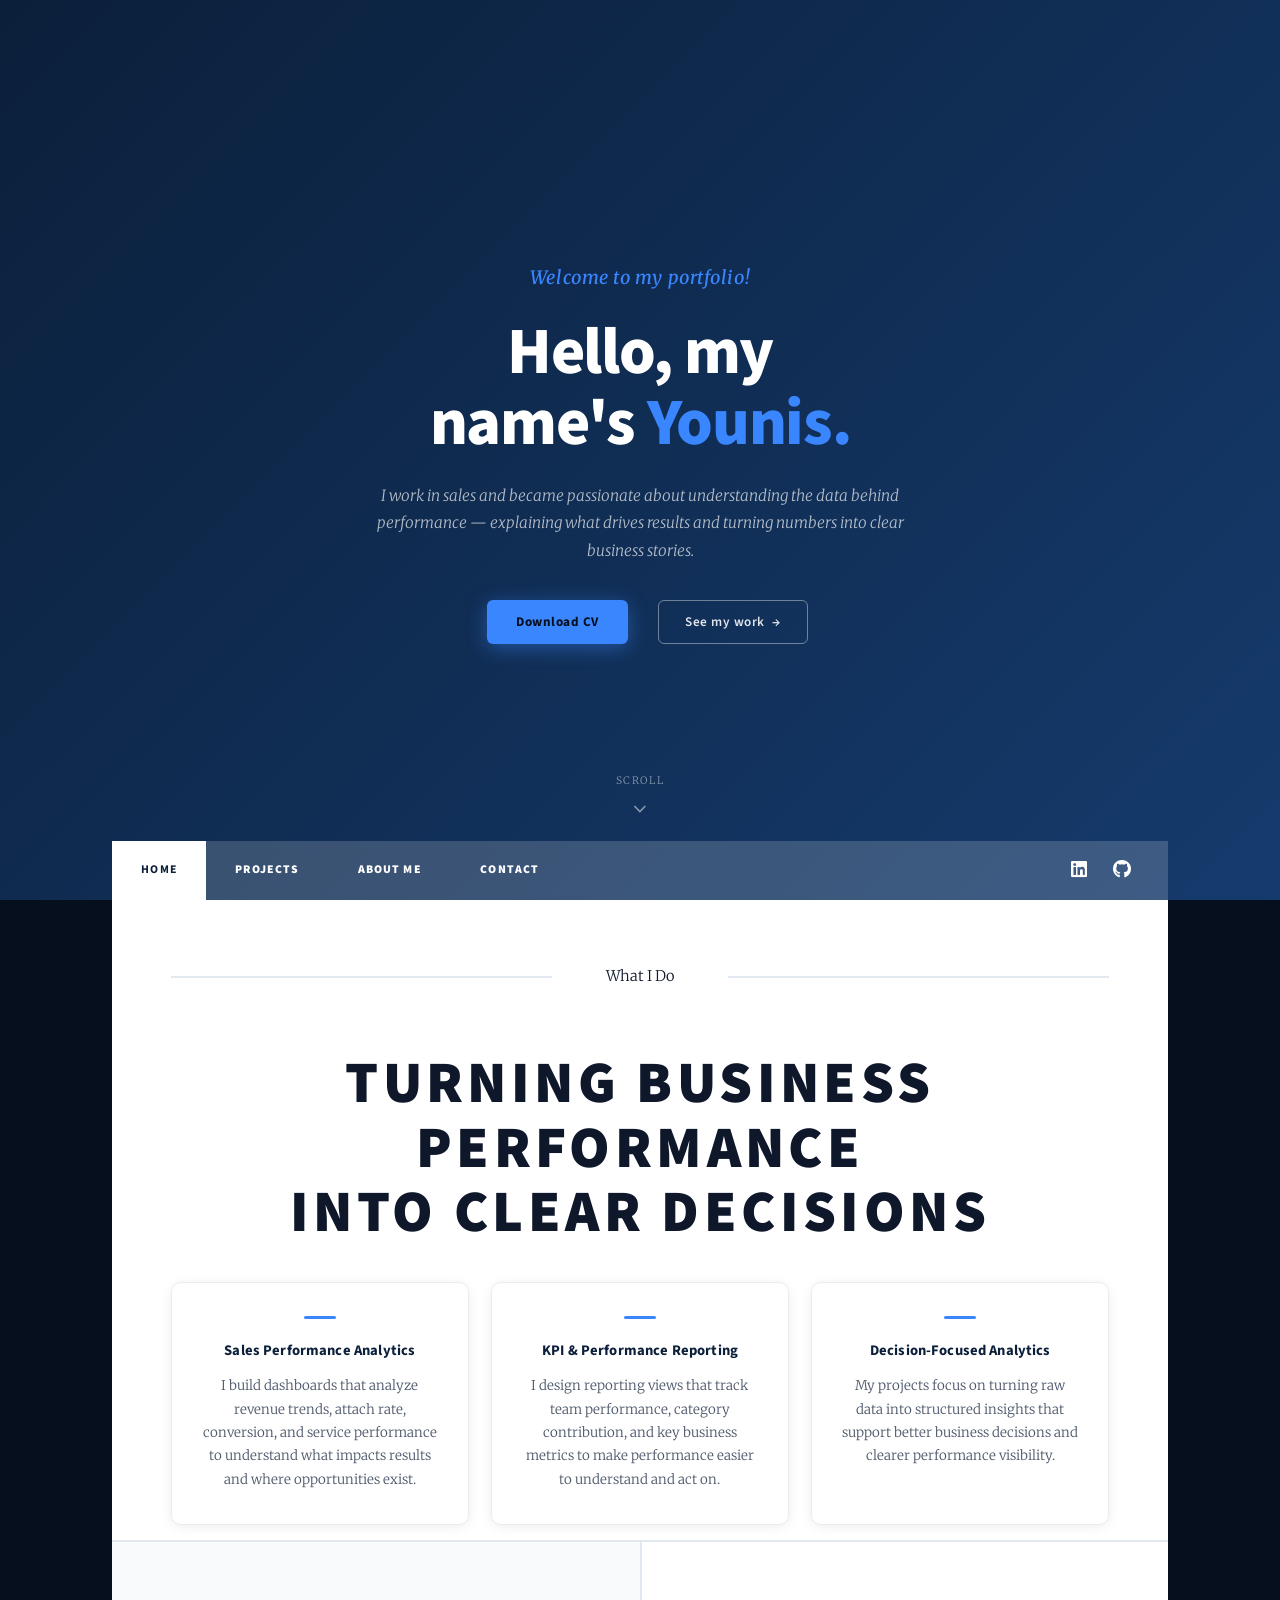
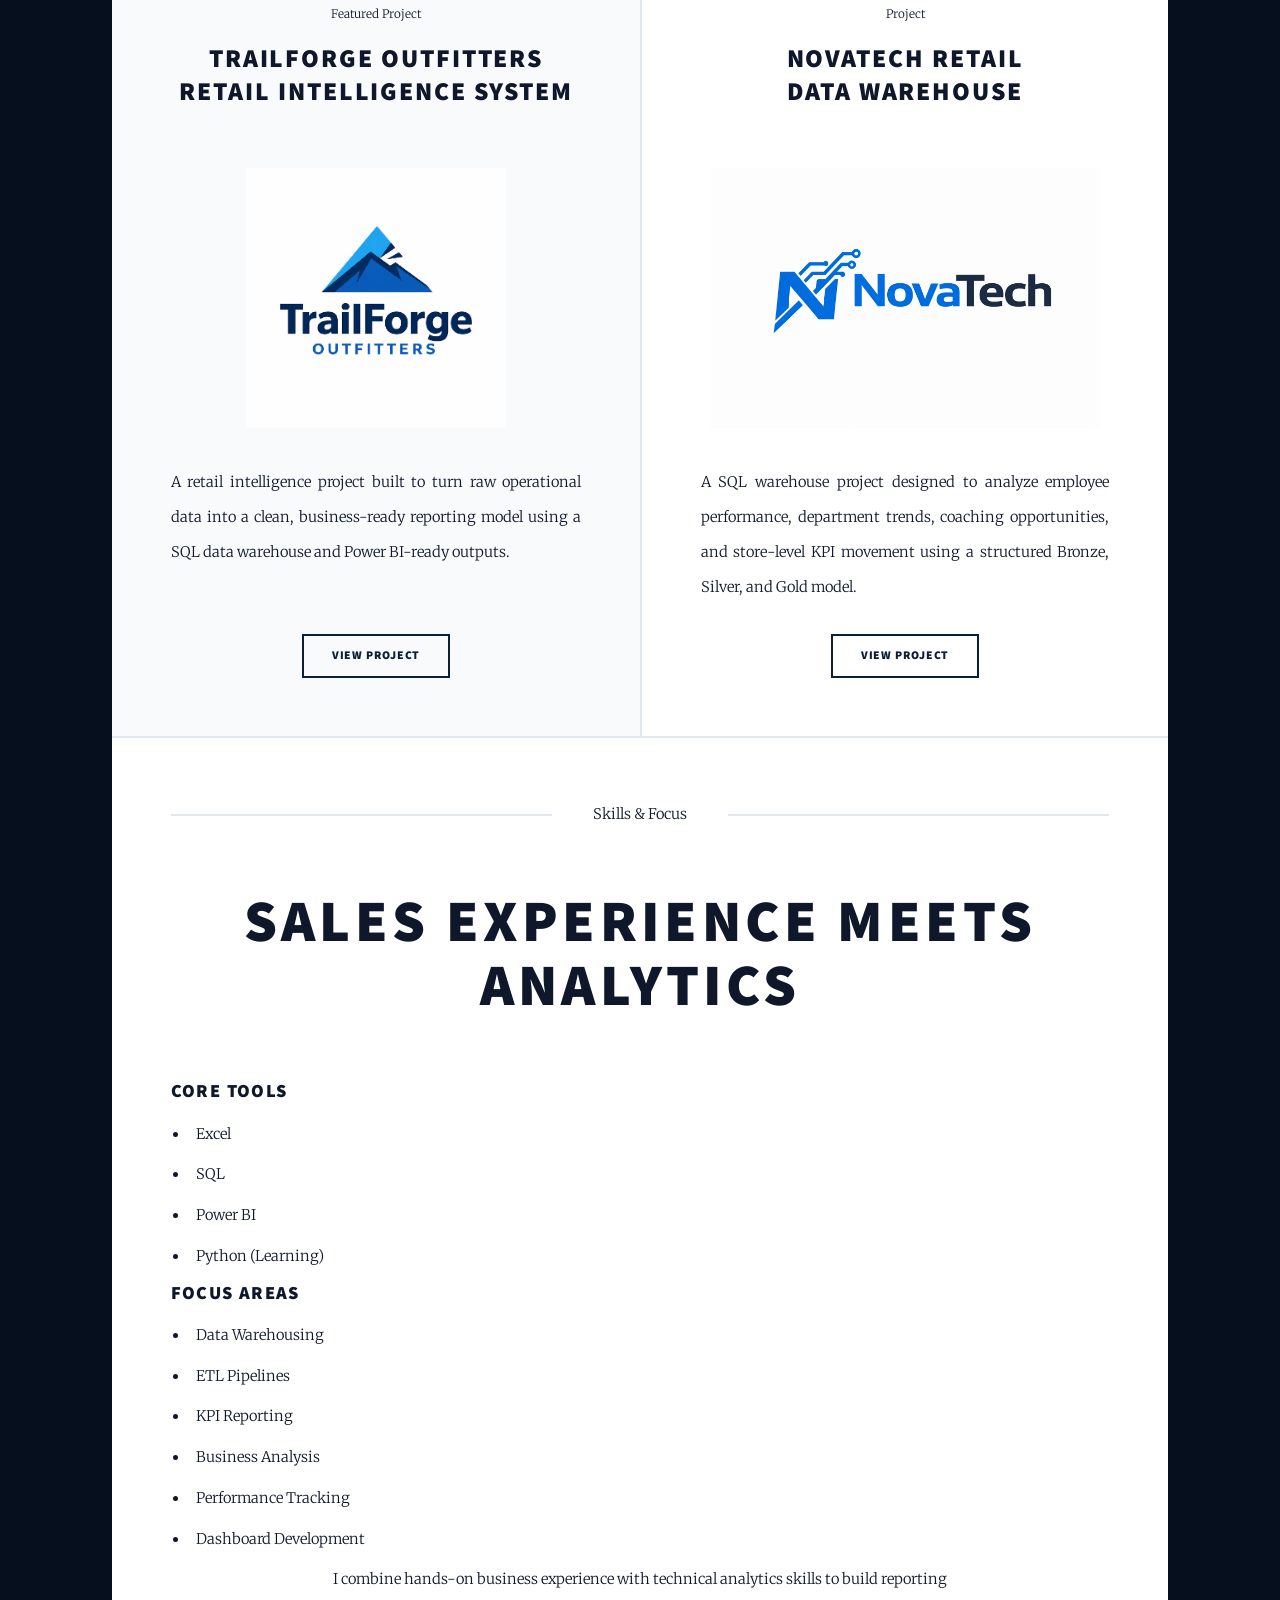
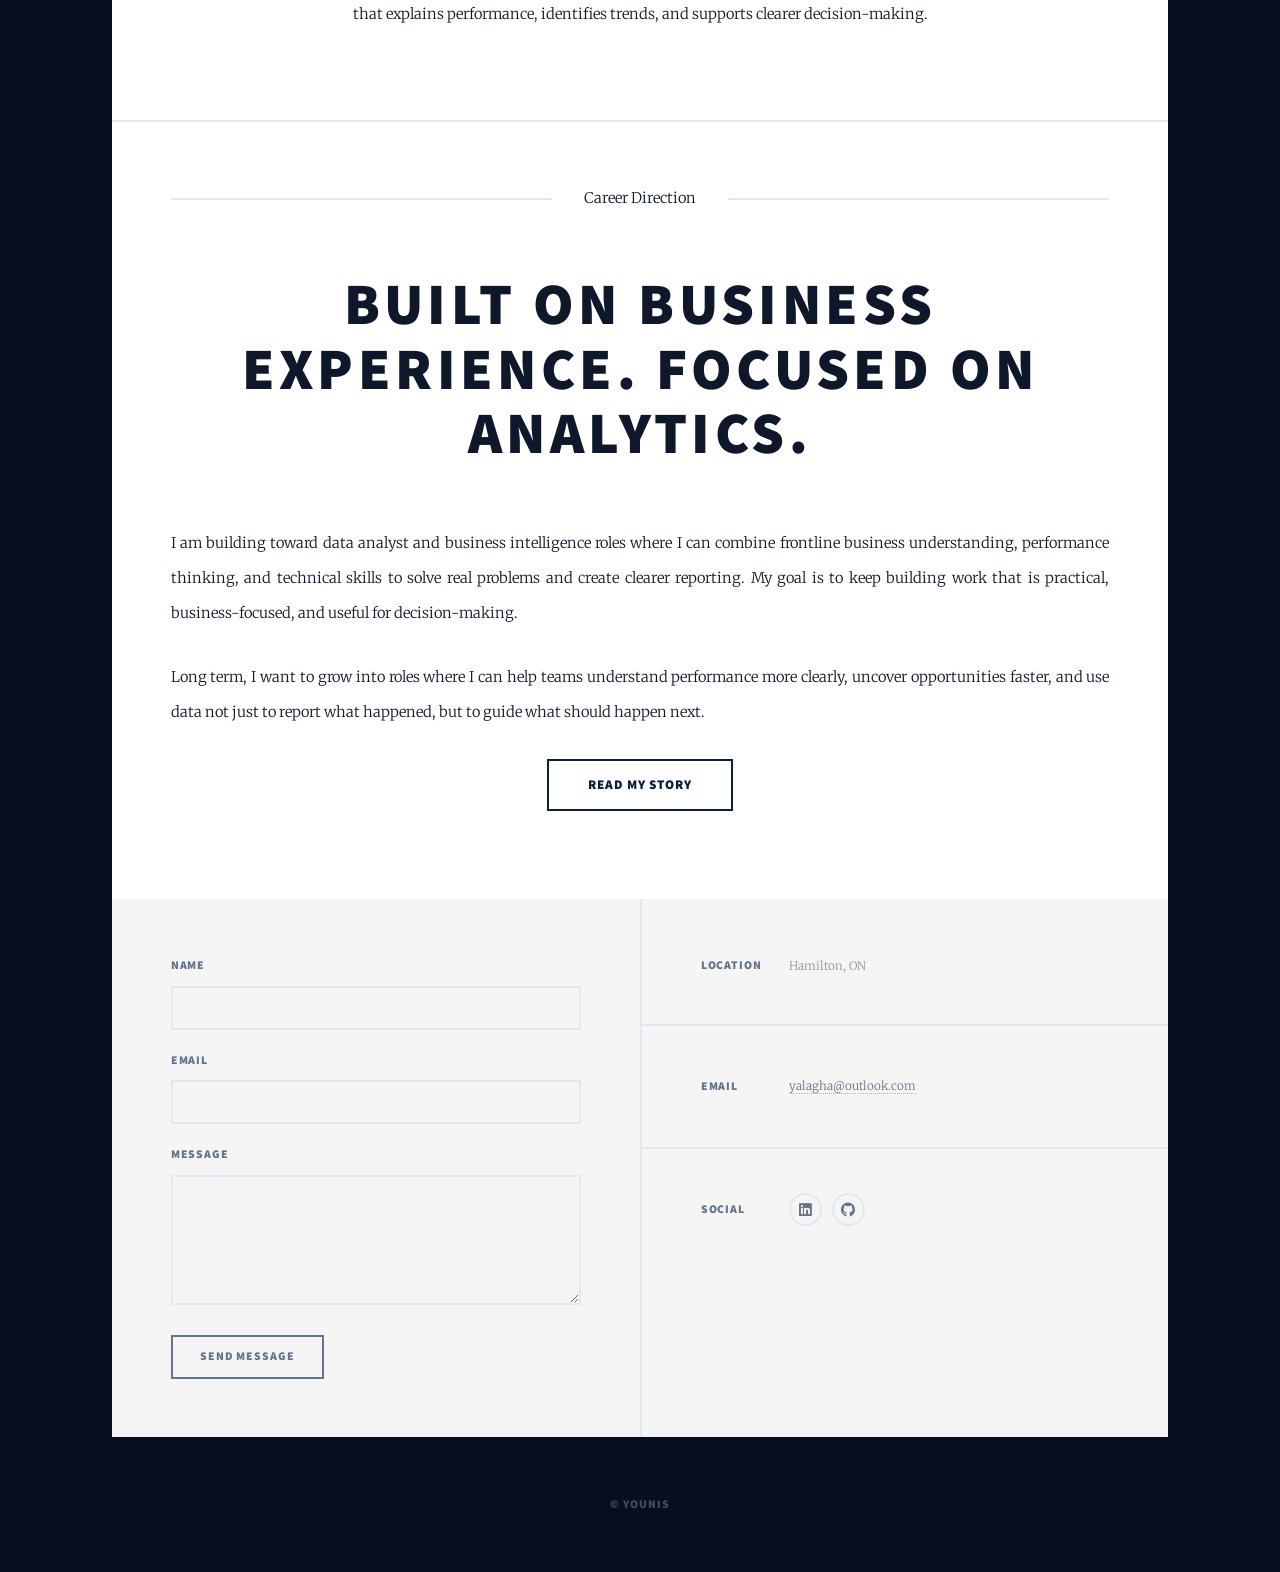
==== commit e26f5cc3: "Add files via upload" ====
--- a/index.html
+++ b/index.html
@@ -35,6 +35,11 @@
 						<li><a href="#main" class="button hero-btn-ghost scrolly">See my work &nbsp;→</a></li>
 					</ul>
 				</div>
+
+				<a href="#main" class="hero-scroll-hint scrolly" aria-label="Scroll down">
+					<span>Scroll</span>
+					<svg viewBox="0 0 24 24"><polyline points="6 9 12 15 18 9"/></svg>
+				</a>
 
 			</div>
 
@@ -291,3 +296,4 @@
 		<script src="assets/js/main.js"></script>
 
 	</body>
+                                                   
--- a/assets/css/main.css
+++ b/assets/css/main.css
@@ -5035,14 +5035,78 @@
 .hero-divider { display: none !important; }
 .hero-role    { display: none !important; }
 
+/* Scroll-down indicator */
+.hero-scroll-hint {
+	position: absolute;
+	bottom: 5.5rem; /* clears the 4rem nav overlap + breathing room */
+	left: 50%;
+	transform: translateX(-50%);
+	display: flex;
+	flex-direction: column;
+	align-items: center;
+	gap: 0.4rem;
+	opacity: 0.5;
+	animation: scrollBounce 2s infinite;
+	cursor: pointer;
+	text-decoration: none !important;
+	border: none !important;
+}
+
+.hero-scroll-hint span {
+	font-size: 0.7rem;
+	letter-spacing: 0.15em;
+	text-transform: uppercase;
+	color: #fff;
+}
+
+.hero-scroll-hint svg {
+	width: 20px;
+	height: 20px;
+	stroke: #fff;
+	fill: none;
+	stroke-width: 2;
+	stroke-linecap: round;
+}
+
+@keyframes scrollBounce {
+	0%, 100% { transform: translateX(-50%) translateY(0); opacity: 0.5; }
+	50%       { transform: translateX(-50%) translateY(7px); opacity: 0.8; }
+}
+
 @media screen and (max-width: 980px) {
 	.hero-heading { font-size: 3.4rem !important; }
 }
 
 @media screen and (max-width: 736px) {
-	#intro.home-intro { padding: 2rem !important; }
-	.hero-heading     { font-size: 2.6rem !important; }
-	.hero-actions     { flex-direction: column !important; align-items: center; }
+	#intro.home-intro {
+		padding: 1.5rem !important;
+		min-height: 100vh !important;
+		justify-content: center !important;
+	}
+	.hero-heading {
+		font-size: 3rem !important;
+	}
+	.hero-sub {
+		font-size: 1rem !important;
+		max-width: 100% !important;
+	}
+	.hero-actions {
+		flex-direction: column !important;
+		align-items: center;
+		width: 100%;
+	}
+	.hero-btn-primary,
+	.hero-btn-ghost {
+		width: 100% !important;
+		justify-content: center !important;
+		text-align: center !important;
+	}
+	/* Nav links bigger on mobile */
+	#nav ul.links li a {
+		font-size: 0.85rem !important;
+		padding: 0 1.2rem !important;
+		letter-spacing: 0.1em !important;
+	}
 }
 
 /* What I Do — Highlight Cards */
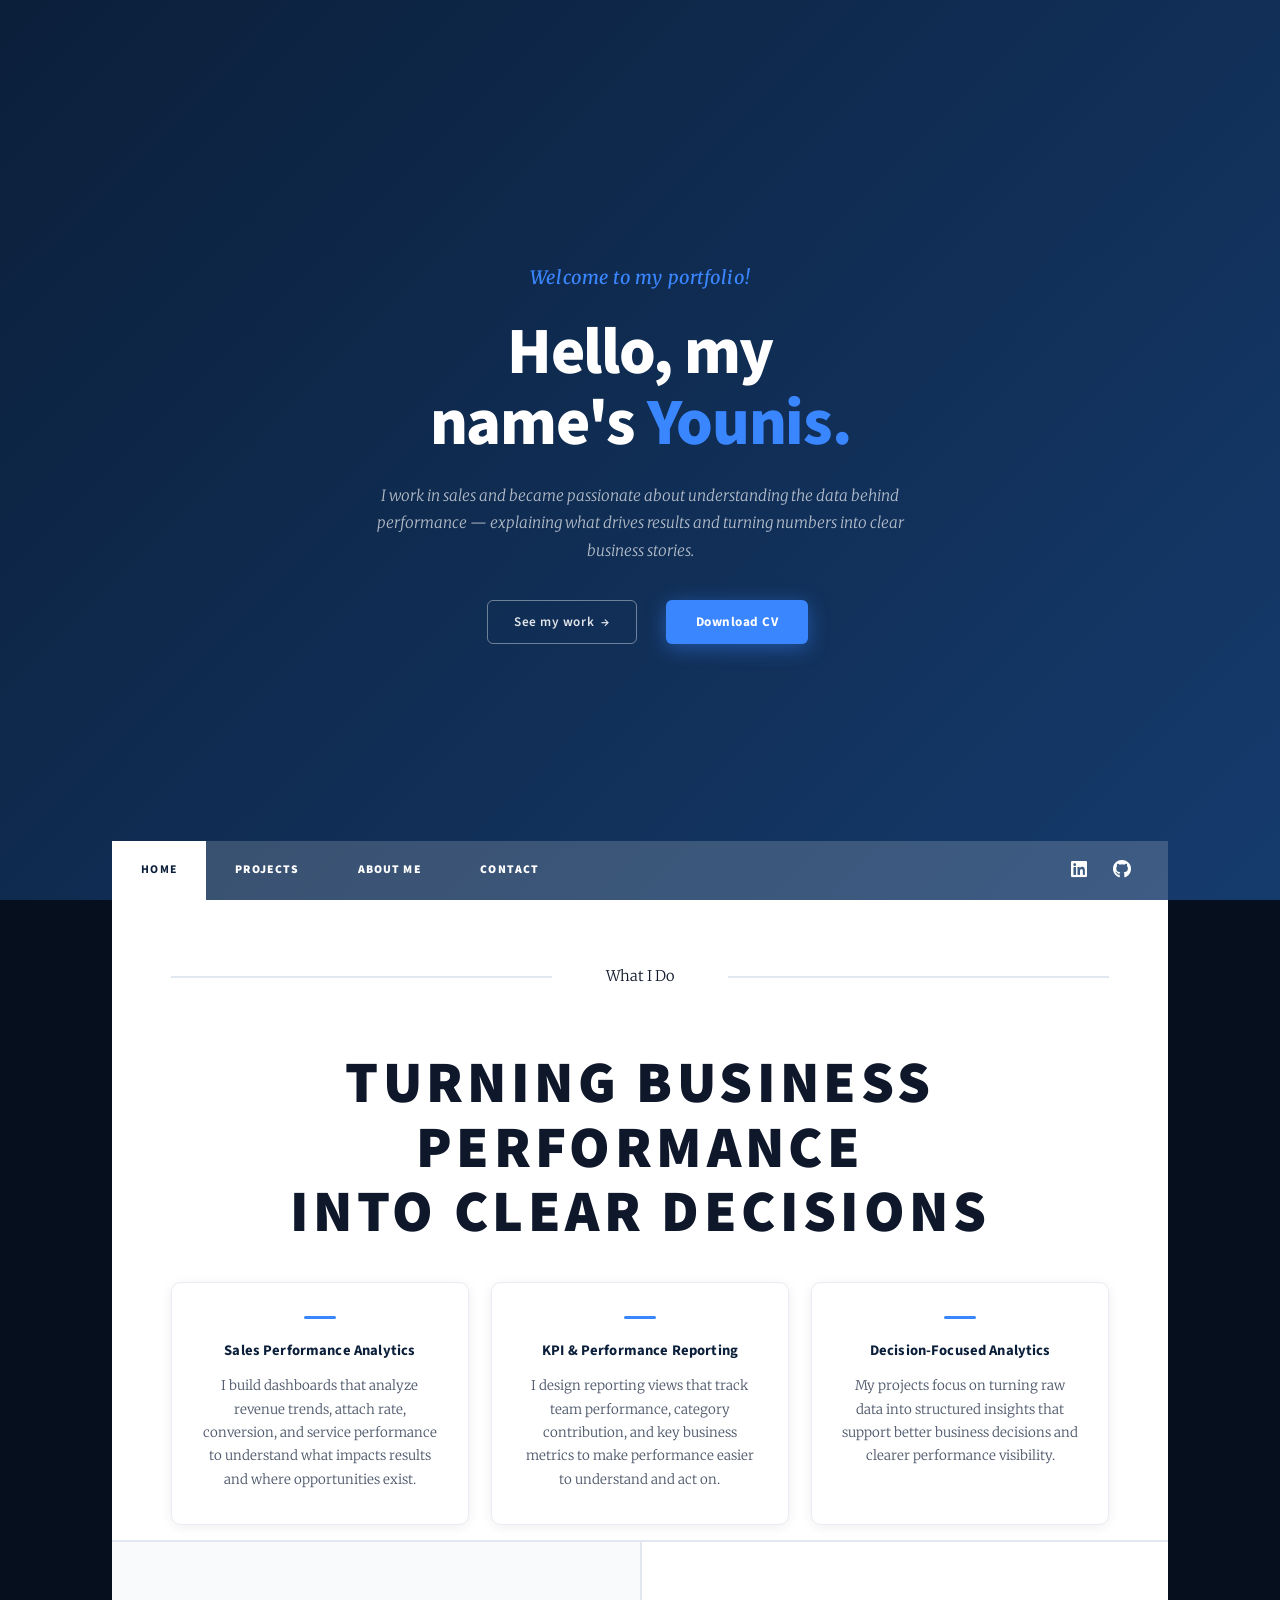
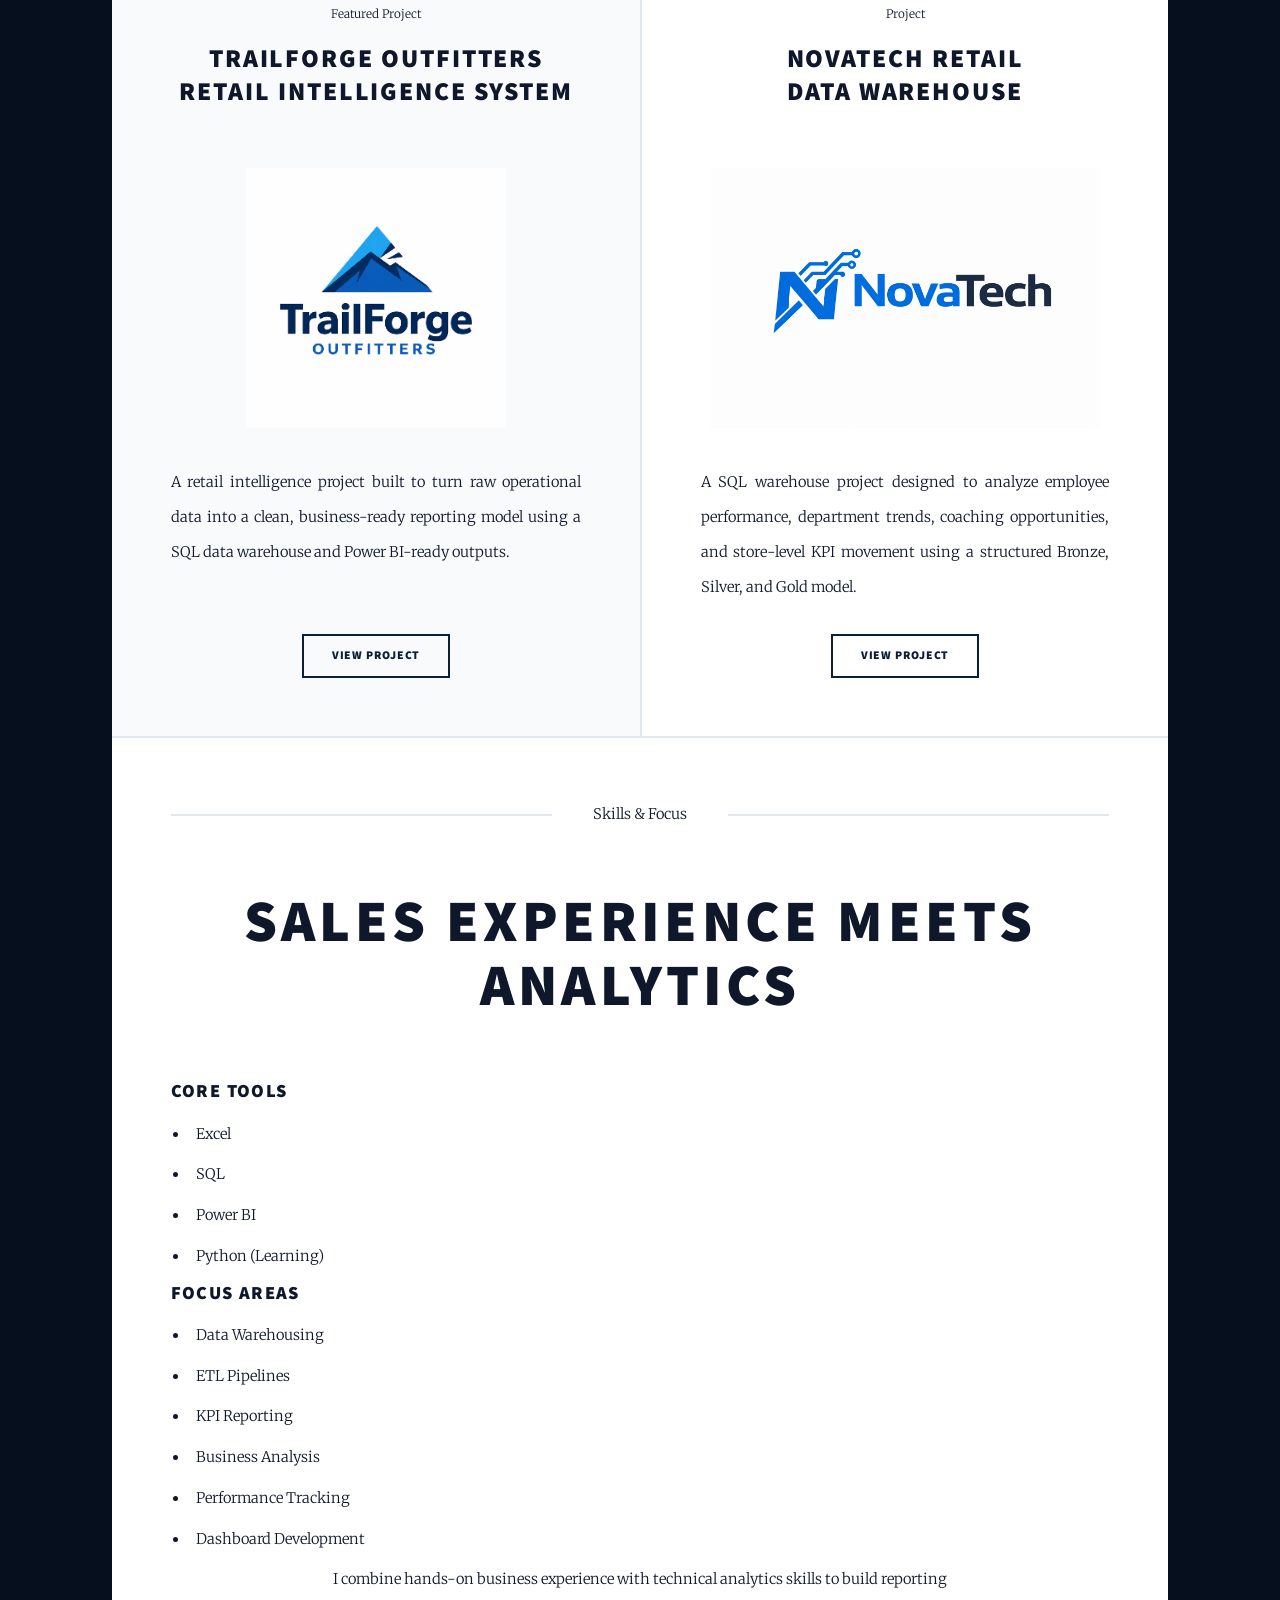
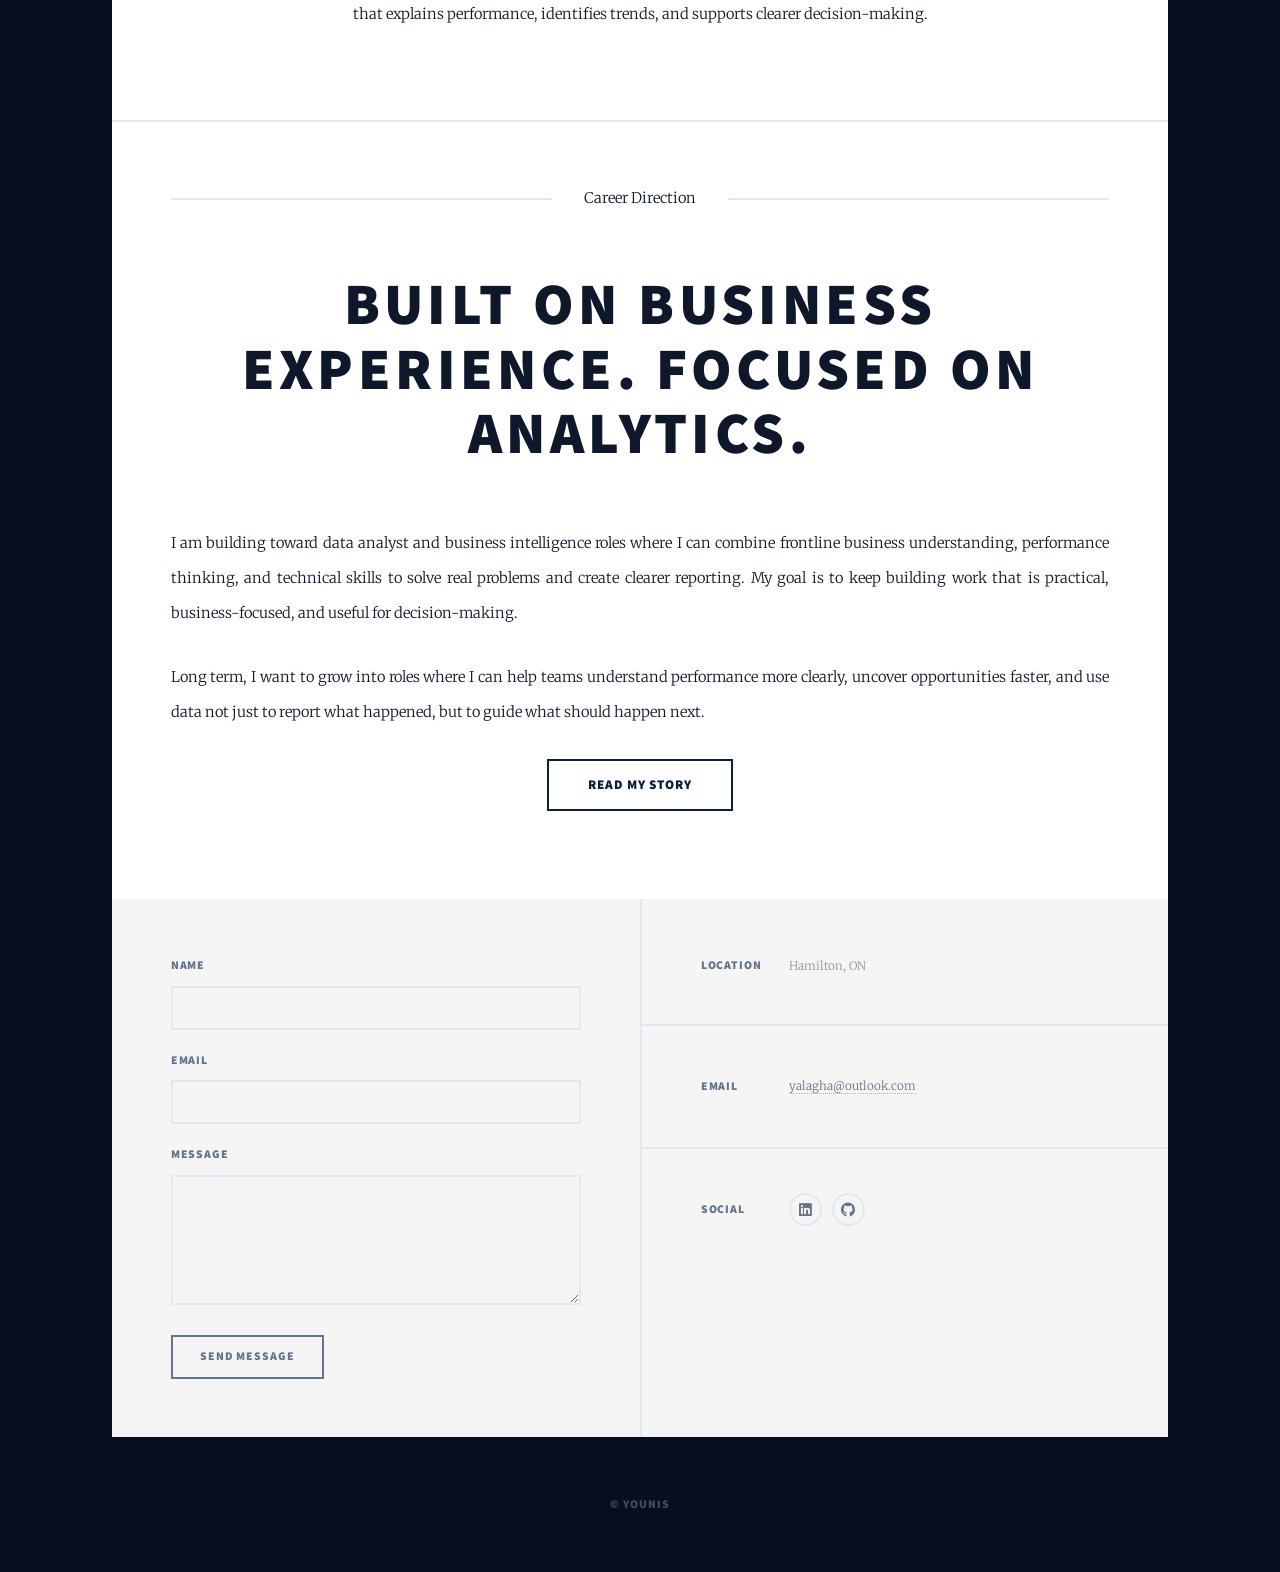
==== commit a4811ae0: "Add files via upload" ====
--- a/index.html
+++ b/index.html
@@ -30,9 +30,15 @@
 						explaining what drives results and turning numbers into clear business stories.
 					</p>
 
-					<ul class="actions hero-actions">
-						<li><a href="assets/Younis Alagha Resume.pdf" class="button primary hero-btn-primary" download>Download CV</a></li>
-						<li><a href="#main" class="button hero-btn-ghost scrolly">See my work &nbsp;→</a></li>
+					<!-- Desktop buttons -->
+					<ul class="actions hero-actions hero-actions-desktop">
+						<li><a href="#main" class="button hero-btn-ghost scrolly">See my work  →</a></li>
+						<li><a href="assets/Younis Alagha Resume.pdf" class="button hero-btn-primary" download>Download CV</a></li>
+					</ul>
+					<!-- Mobile buttons -->
+					<ul class="actions hero-actions hero-actions-mobile">
+						<li><a href="assets/Younis Alagha Resume.pdf" class="button hero-btn-primary" download>Download CV</a></li>
+						<li><a href="AboutMe.html" class="button hero-btn-ghost">About Me</a></li>
 					</ul>
 				</div>
 
--- a/assets/css/main.css
+++ b/assets/css/main.css
@@ -5073,39 +5073,62 @@
 	50%       { transform: translateX(-50%) translateY(7px); opacity: 0.8; }
 }
 
+/* Desktop: hide mobile buttons + scroll hint */
+.hero-actions-mobile { display: none !important; }
+.hero-scroll-hint    { display: none !important; }
+
 @media screen and (max-width: 980px) {
 	.hero-heading { font-size: 3.4rem !important; }
 }
 
 @media screen and (max-width: 736px) {
+	/* Show mobile set, hide desktop set */
+	.hero-actions-desktop { display: none !important; }
+	.hero-actions-mobile  { display: flex !important; flex-direction: column; align-items: stretch; width: 100%; gap: 0.75rem; }
+	.hero-scroll-hint     { display: flex !important; }
+
 	#intro.home-intro {
-		padding: 1.5rem !important;
-		min-height: 100vh !important;
+		padding: 2rem 1.5rem 7rem !important;
+		min-height: 100svh !important;
 		justify-content: center !important;
 	}
+
+	.hero-inner {
+		width: 100%;
+		max-width: 100%;
+	}
+
+	.hero-welcome {
+		font-size: 0.85rem !important;
+	}
+
 	.hero-heading {
-		font-size: 3rem !important;
-	}
+		font-size: 2.8rem !important;
+		line-height: 1.1 !important;
+	}
+
 	.hero-sub {
-		font-size: 1rem !important;
+		font-size: 0.95rem !important;
 		max-width: 100% !important;
-	}
-	.hero-actions {
-		flex-direction: column !important;
-		align-items: center;
-		width: 100%;
-	}
-	.hero-btn-primary,
-	.hero-btn-ghost {
+		color: rgba(255,255,255,0.68) !important;
+	}
+
+	/* Full-width tap-friendly buttons on mobile */
+	.hero-actions-mobile .hero-btn-primary,
+	.hero-actions-mobile .hero-btn-ghost {
 		width: 100% !important;
 		justify-content: center !important;
 		text-align: center !important;
-	}
+		padding: 1rem 1.5rem !important;
+		font-size: 0.95rem !important;
+		border-radius: 8px !important;
+	}
+
 	/* Nav links bigger on mobile */
 	#nav ul.links li a {
 		font-size: 0.85rem !important;
-		padding: 0 1.2rem !important;
-		letter-spacing: 0.1em !important;
+		padding: 0 1rem !important;
+		letter-spacing: 0.08em !important;
 	}
 }
 
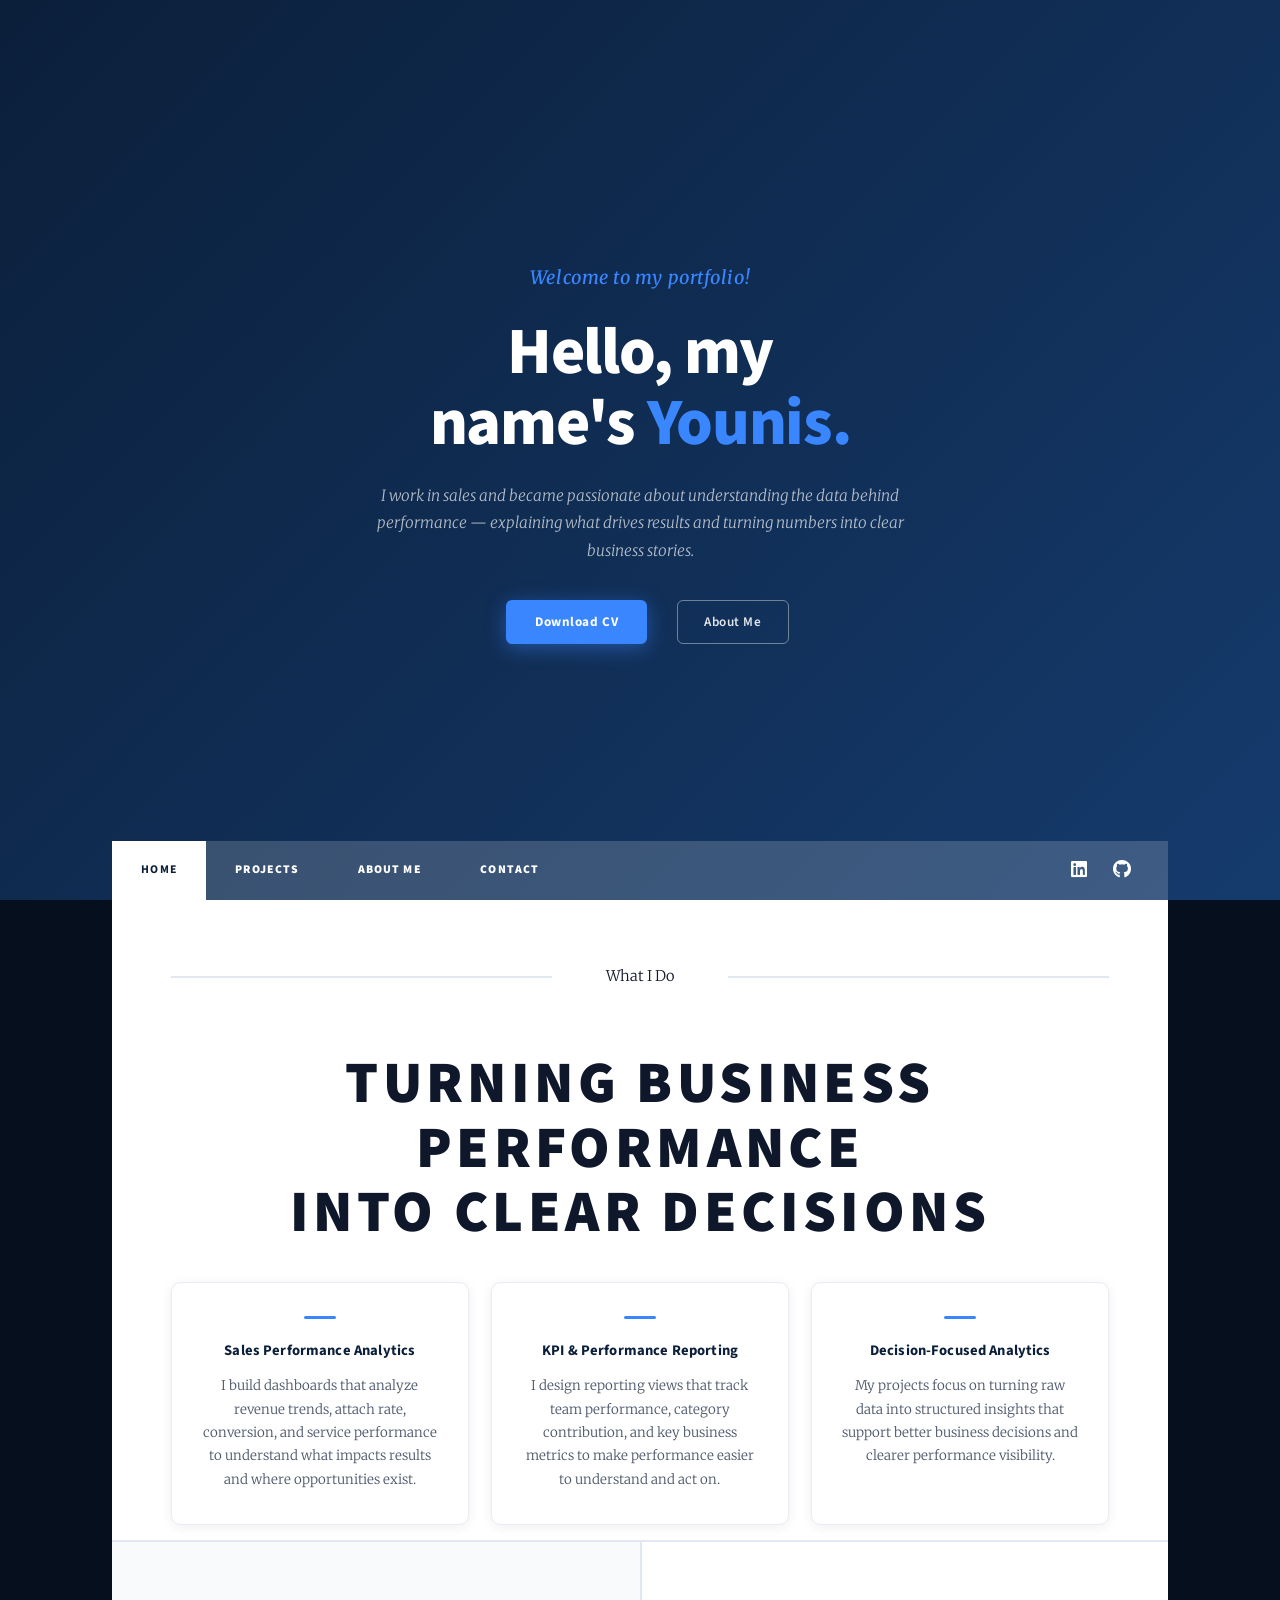
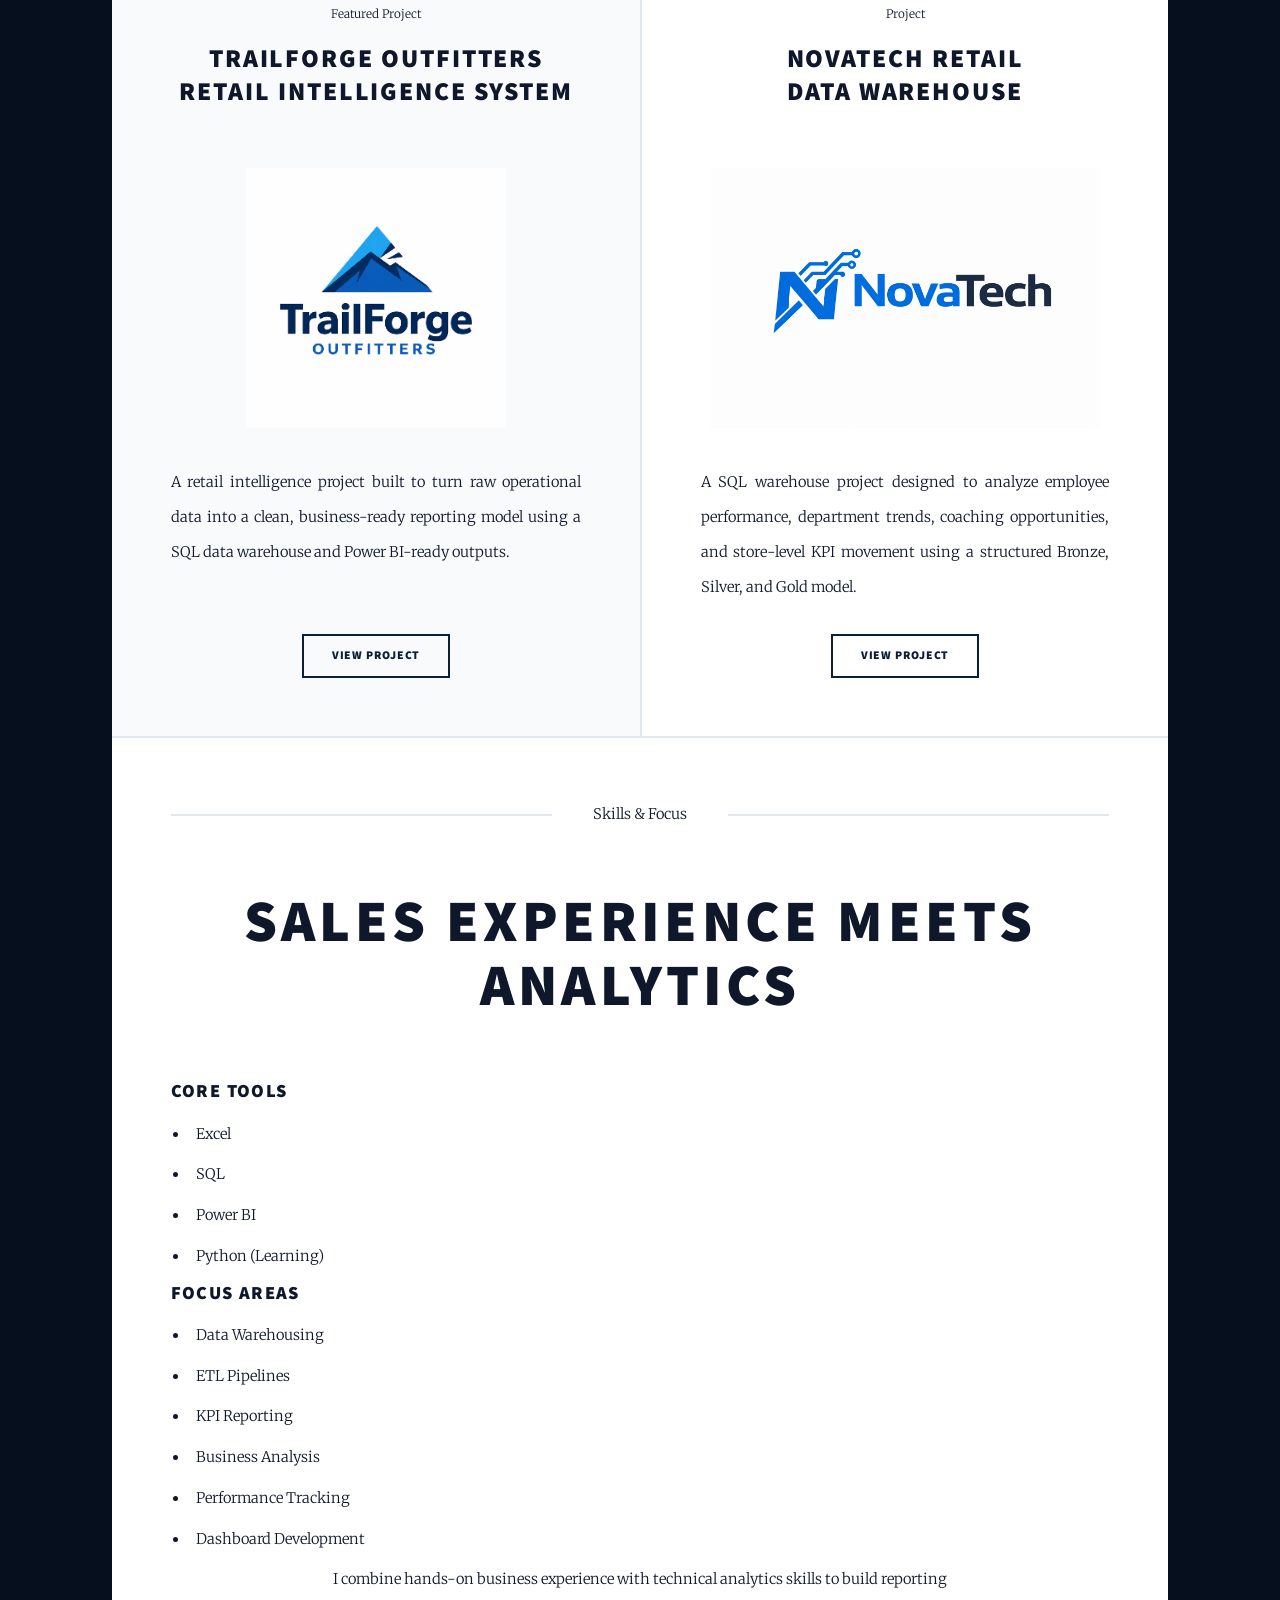
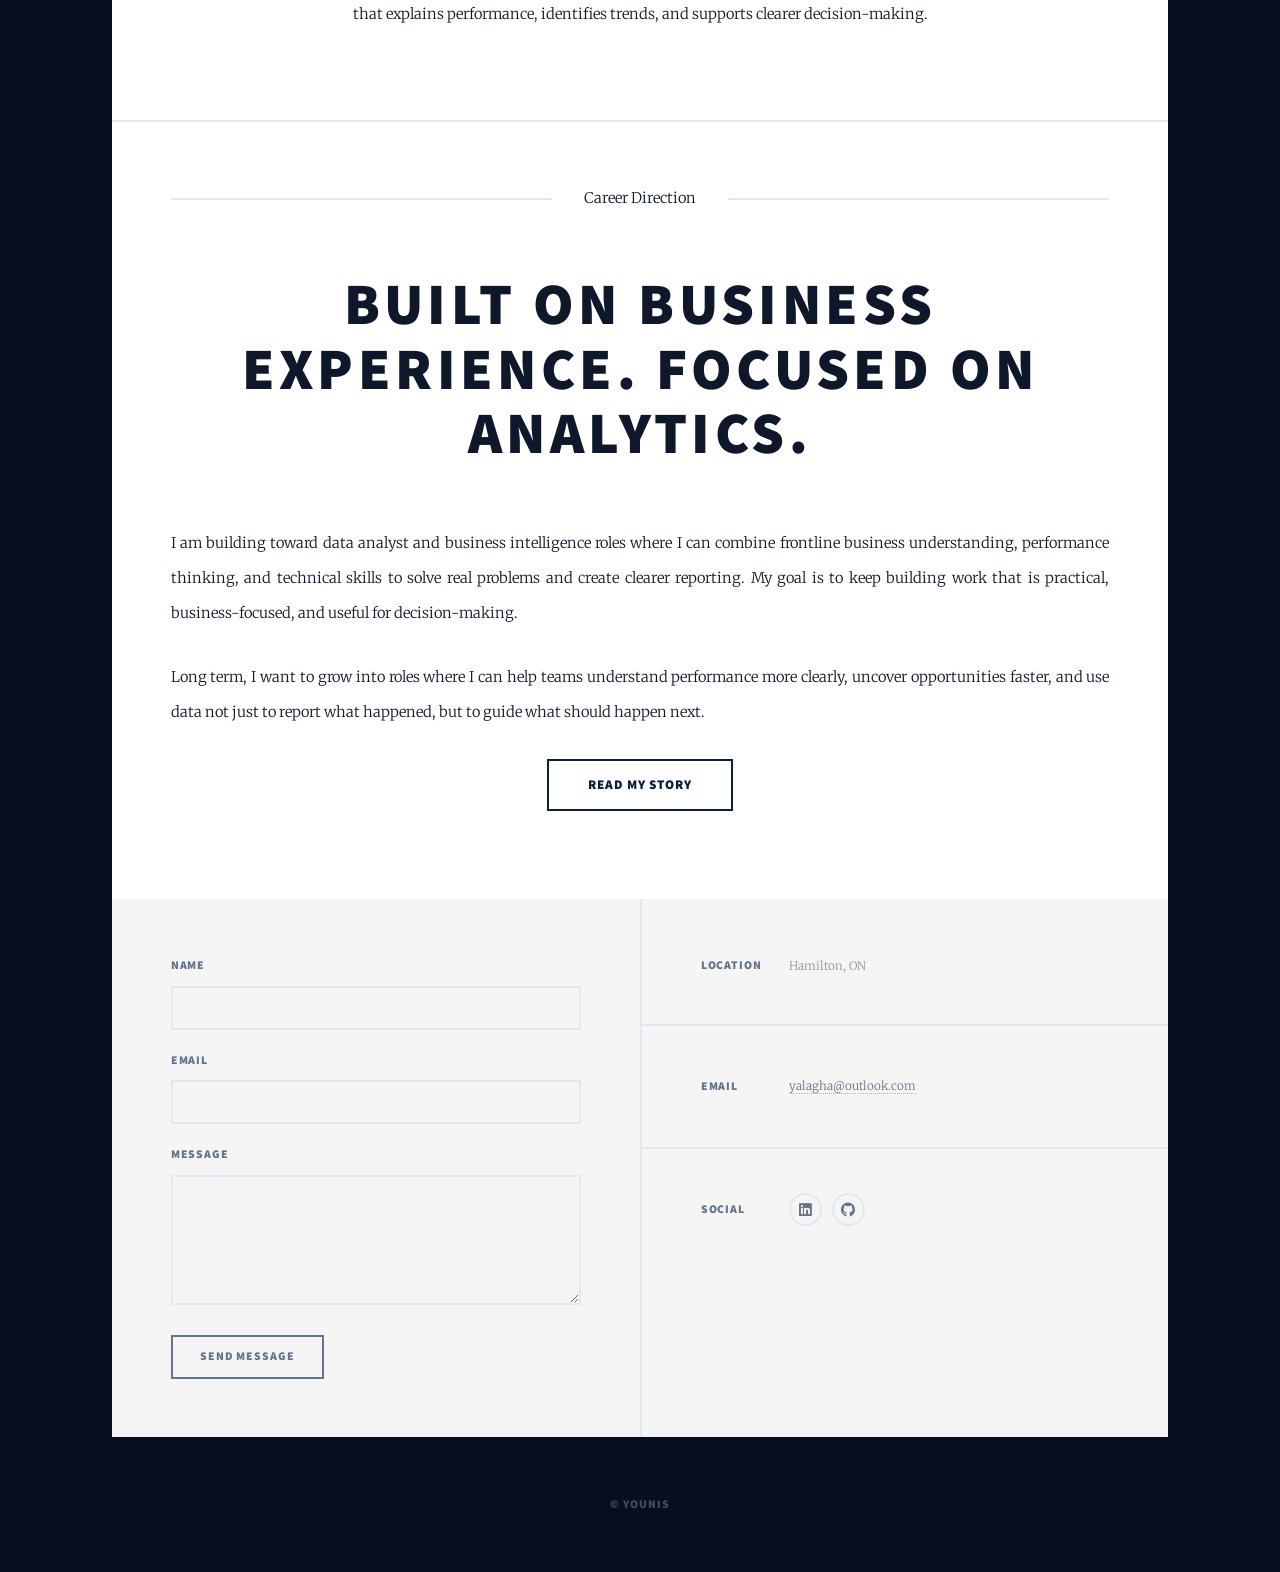
==== commit 02275a81: "Add files via upload" ====
--- a/index.html
+++ b/index.html
@@ -32,8 +32,8 @@
 
 					<!-- Desktop buttons -->
 					<ul class="actions hero-actions hero-actions-desktop">
-						<li><a href="#main" class="button hero-btn-ghost scrolly">See my work  →</a></li>
 						<li><a href="assets/Younis Alagha Resume.pdf" class="button hero-btn-primary" download>Download CV</a></li>
+						<li><a href="AboutMe.html" class="button hero-btn-ghost">About Me</a></li>
 					</ul>
 					<!-- Mobile buttons -->
 					<ul class="actions hero-actions hero-actions-mobile">
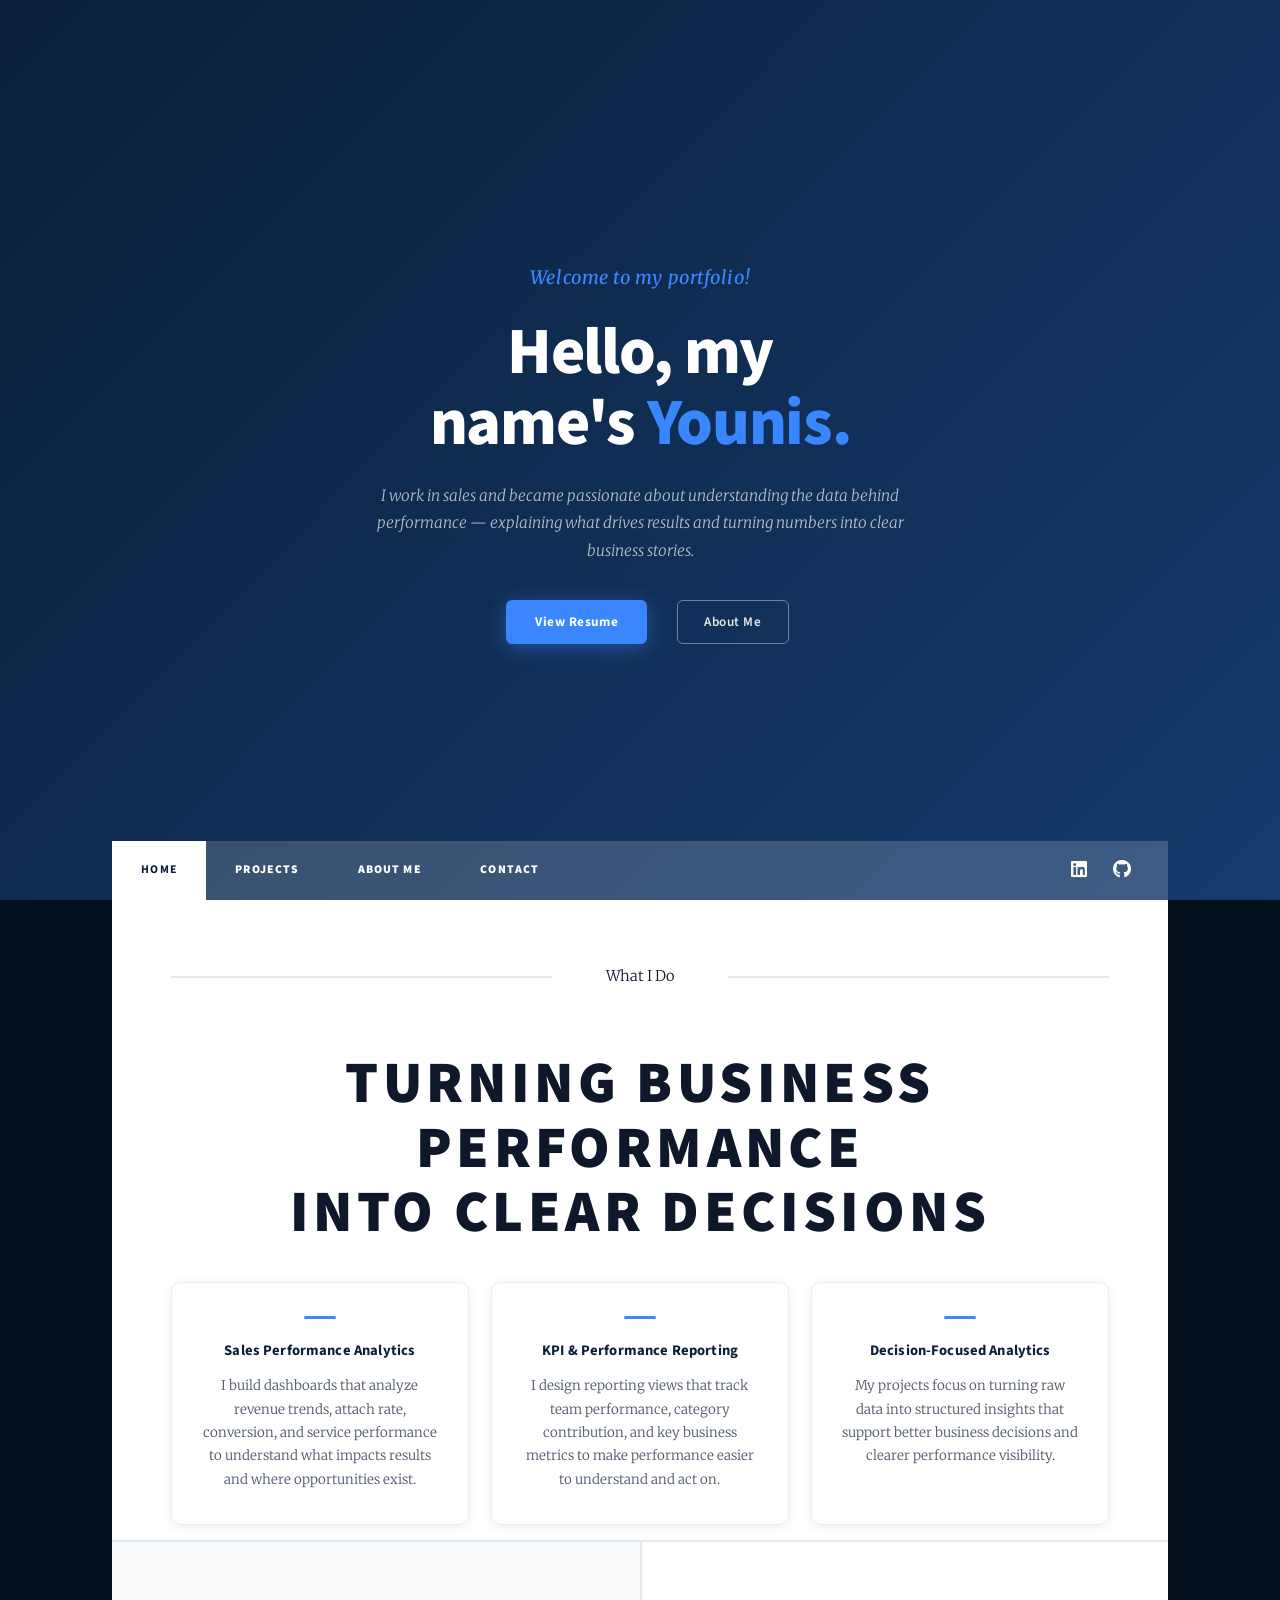
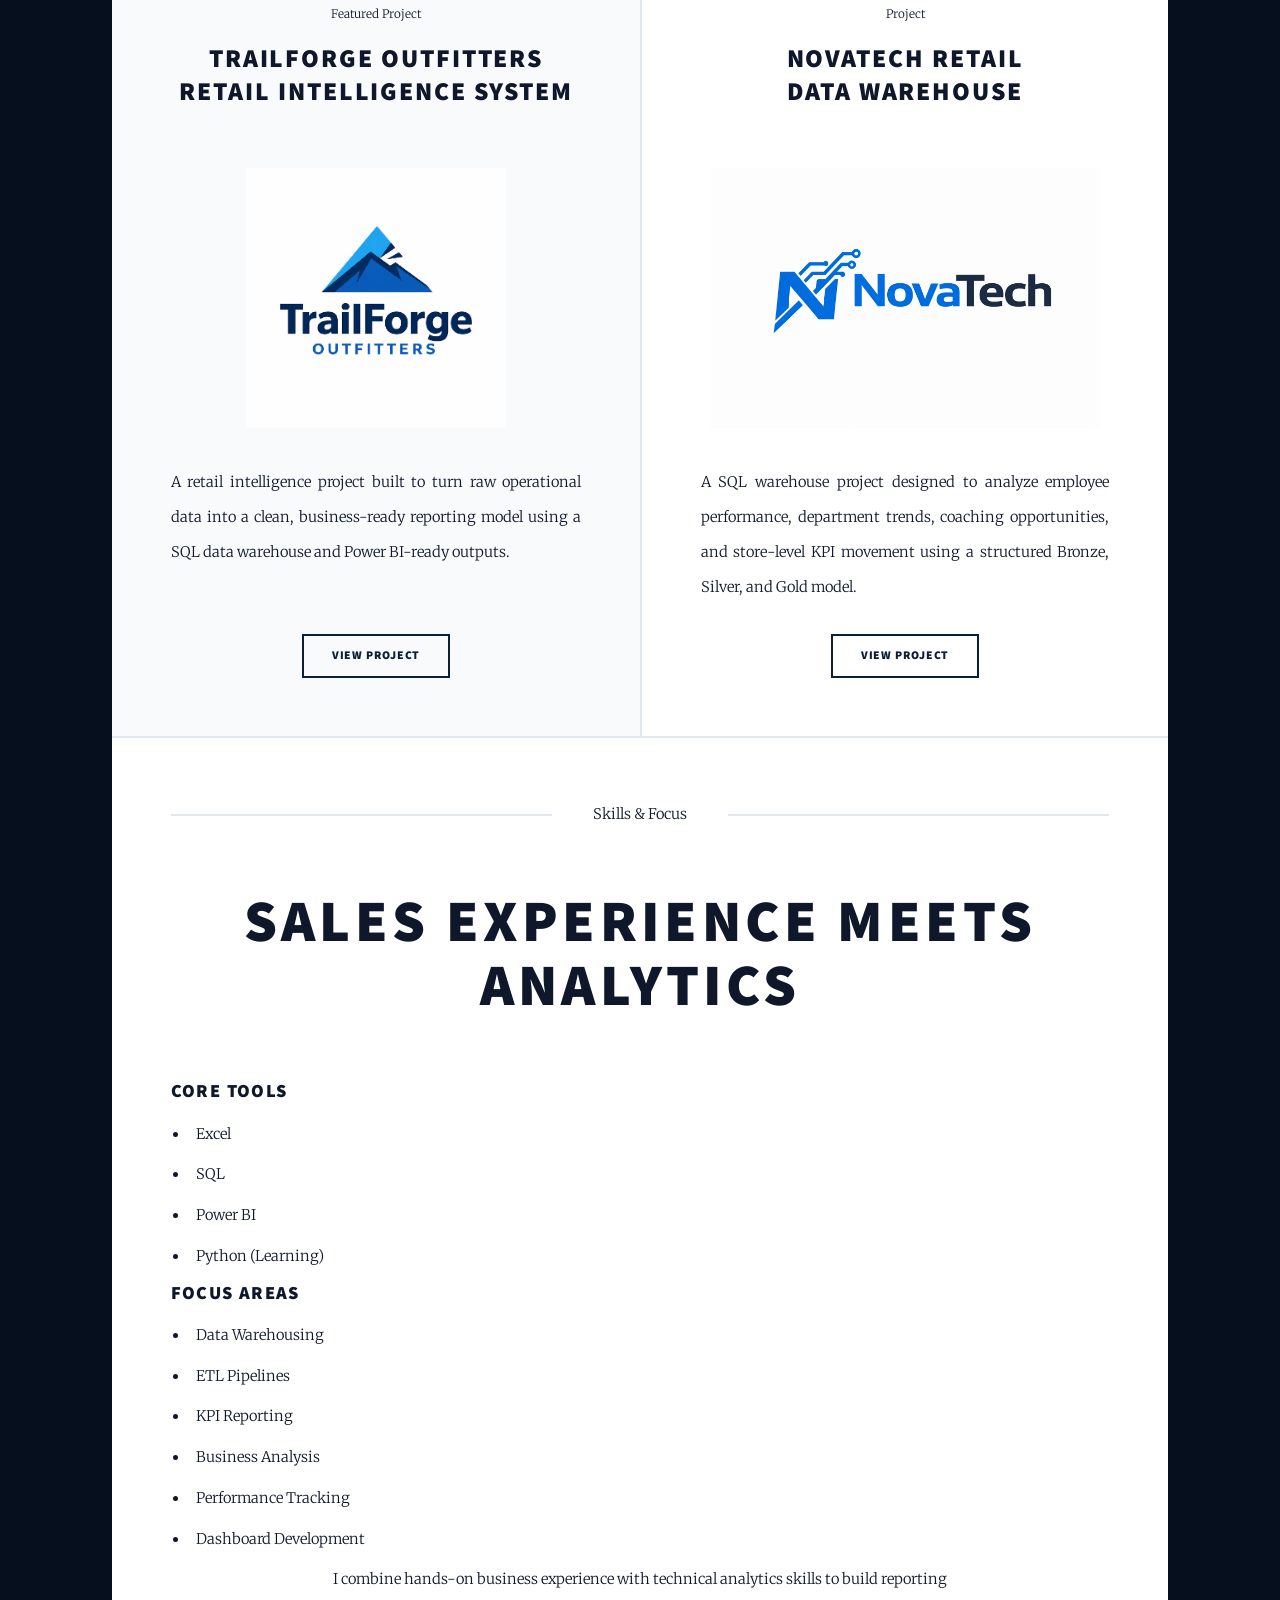
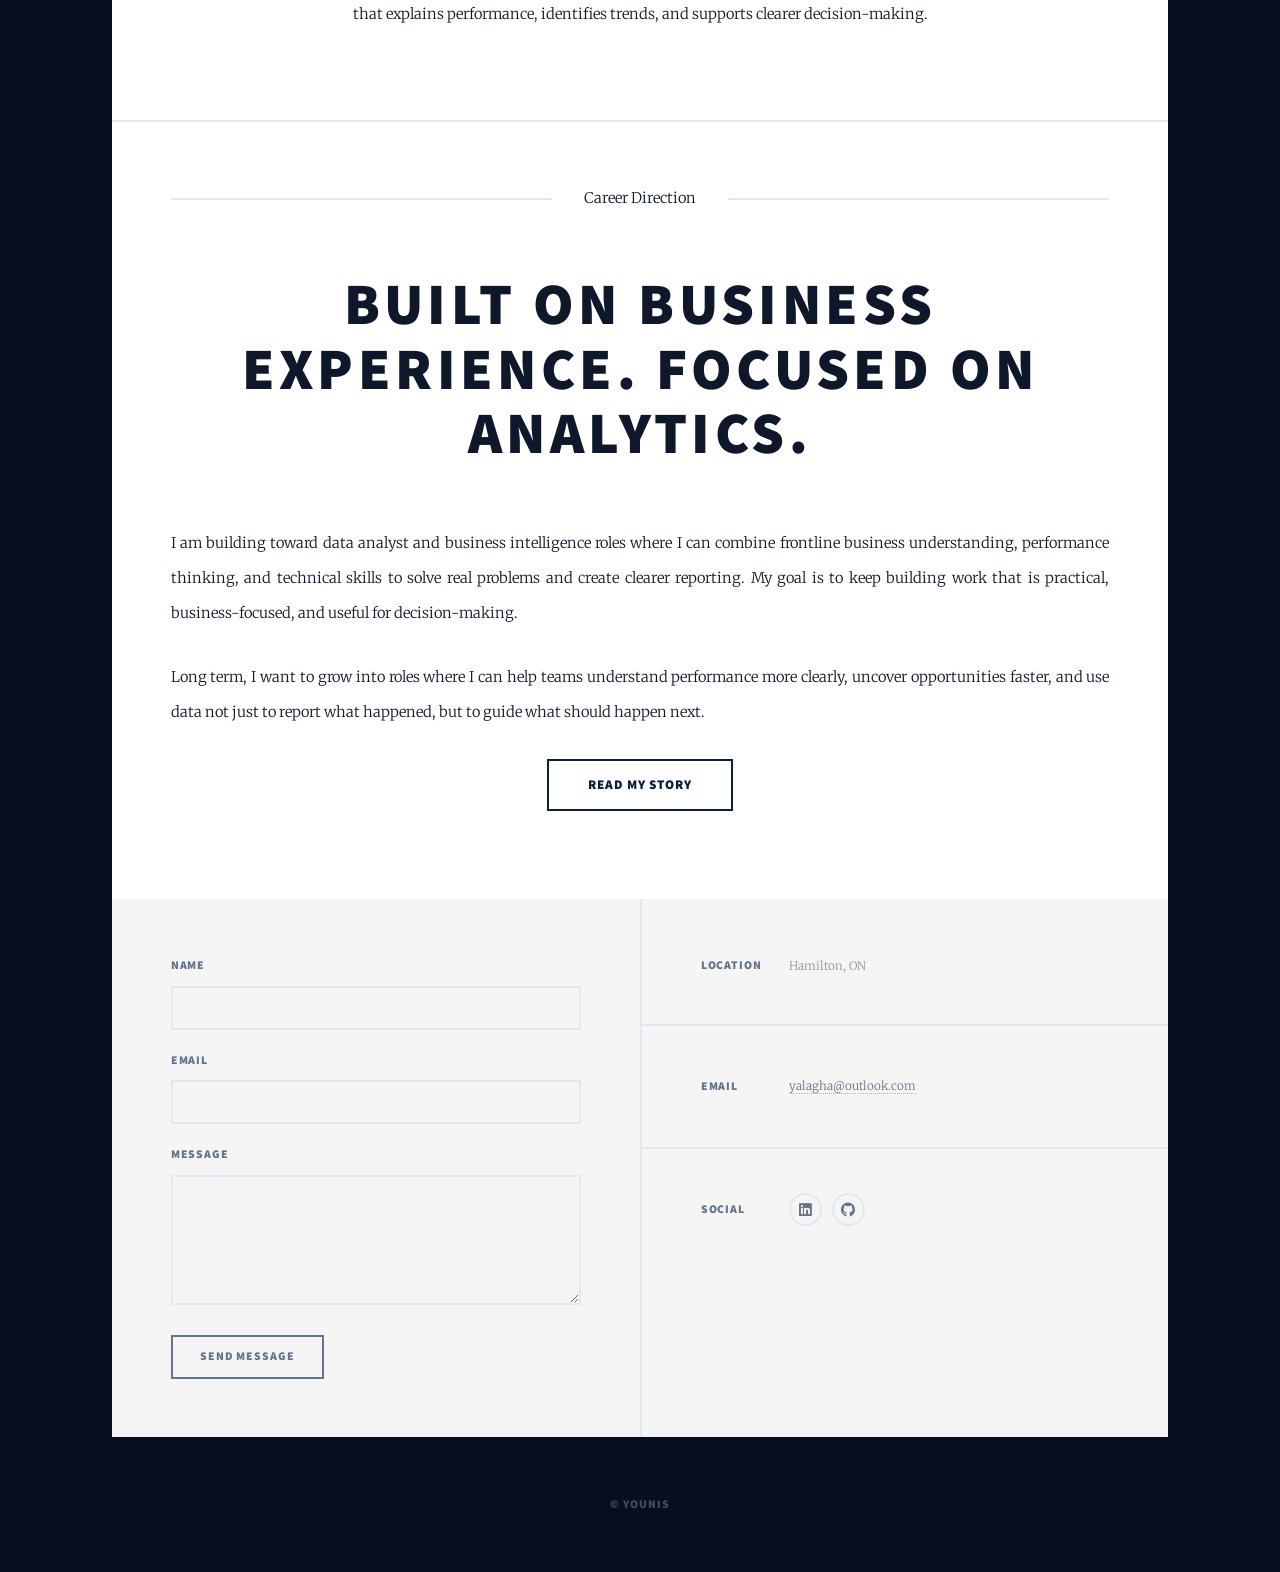
==== commit 30224dde: "Add files via upload" ====
--- a/index.html
+++ b/index.html
@@ -32,12 +32,12 @@
 
 					<!-- Desktop buttons -->
 					<ul class="actions hero-actions hero-actions-desktop">
-						<li><a href="assets/Younis Alagha Resume.pdf" class="button hero-btn-primary" download>Download CV</a></li>
+						<li><a href="assets/Younis Alagha Resume.pdf" class="button hero-btn-primary" target="_blank" rel="noopener noreferrer">View Resume</a></li>
 						<li><a href="AboutMe.html" class="button hero-btn-ghost">About Me</a></li>
 					</ul>
 					<!-- Mobile buttons -->
 					<ul class="actions hero-actions hero-actions-mobile">
-						<li><a href="assets/Younis Alagha Resume.pdf" class="button hero-btn-primary" download>Download CV</a></li>
+						<li><a href="assets/Younis Alagha Resume.pdf" class="button hero-btn-primary" target="_blank" rel="noopener noreferrer">View Resume</a></li>
 						<li><a href="AboutMe.html" class="button hero-btn-ghost">About Me</a></li>
 					</ul>
 				</div>
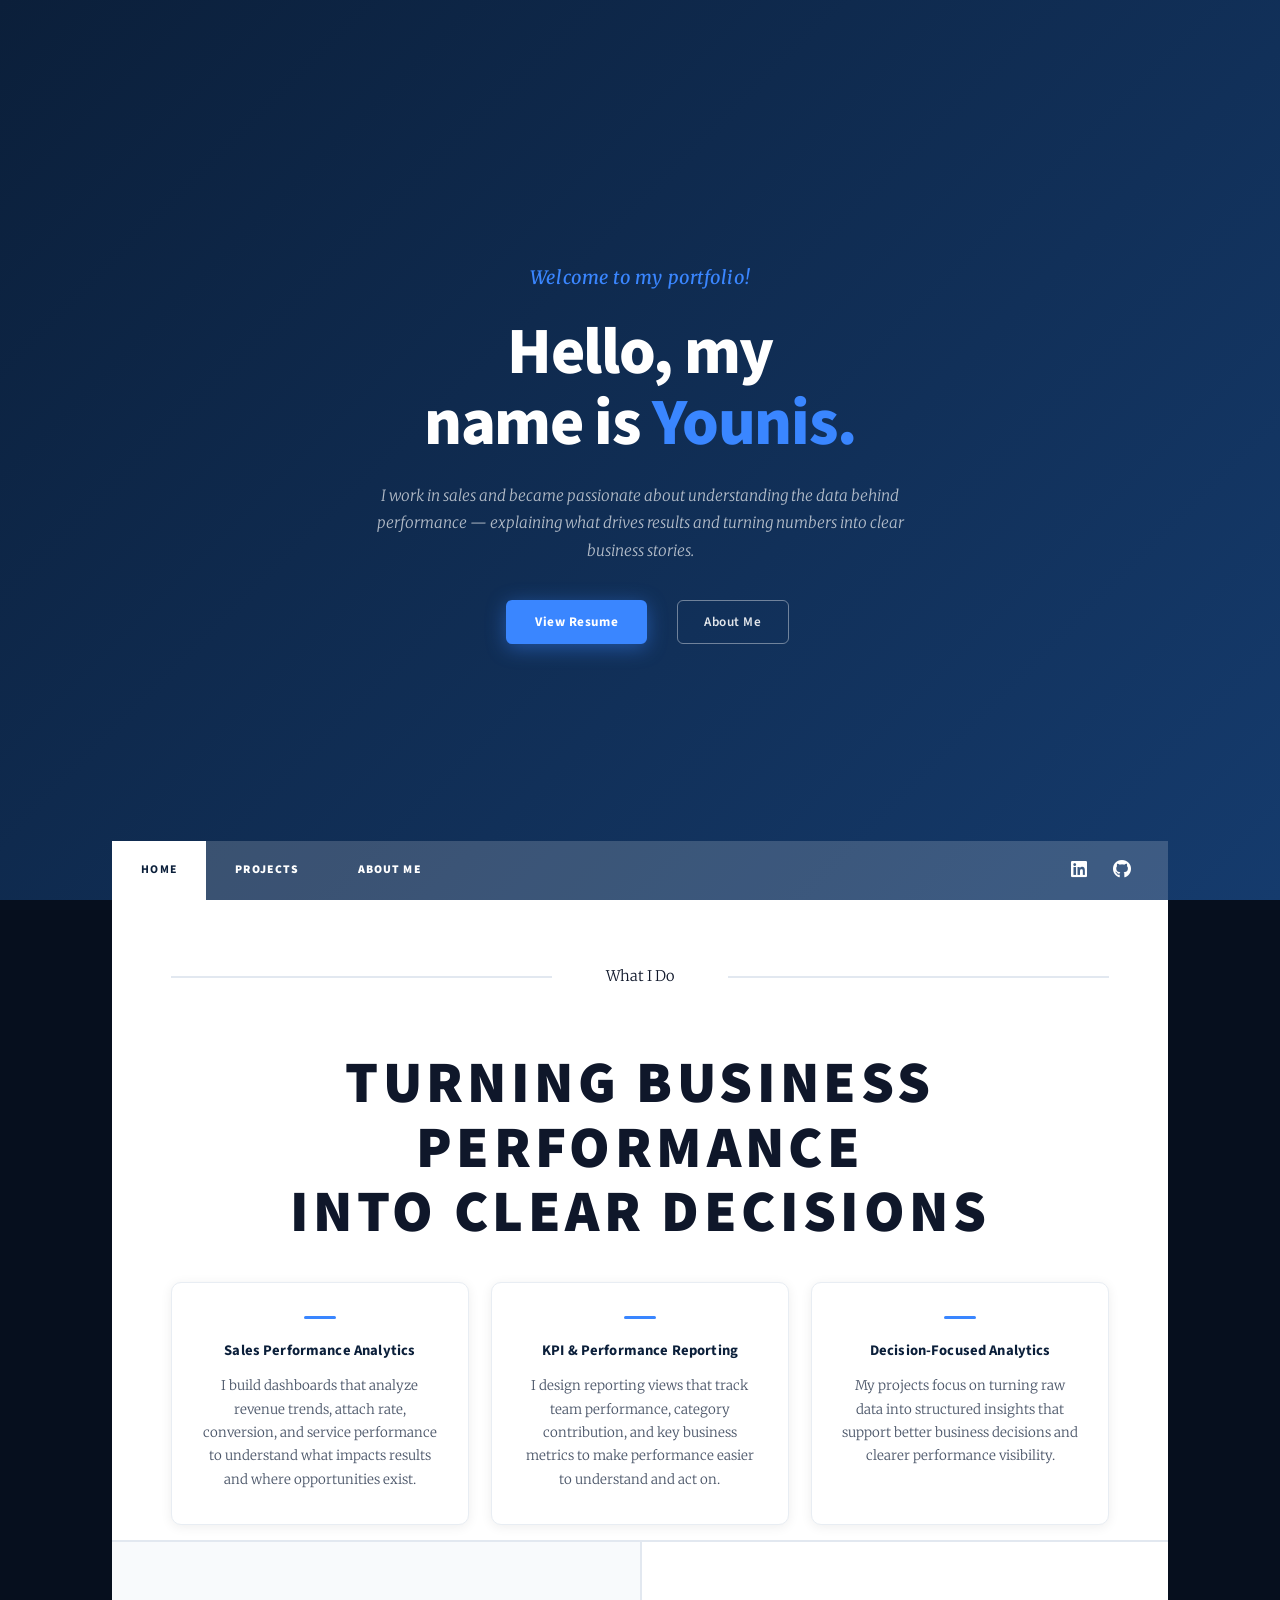
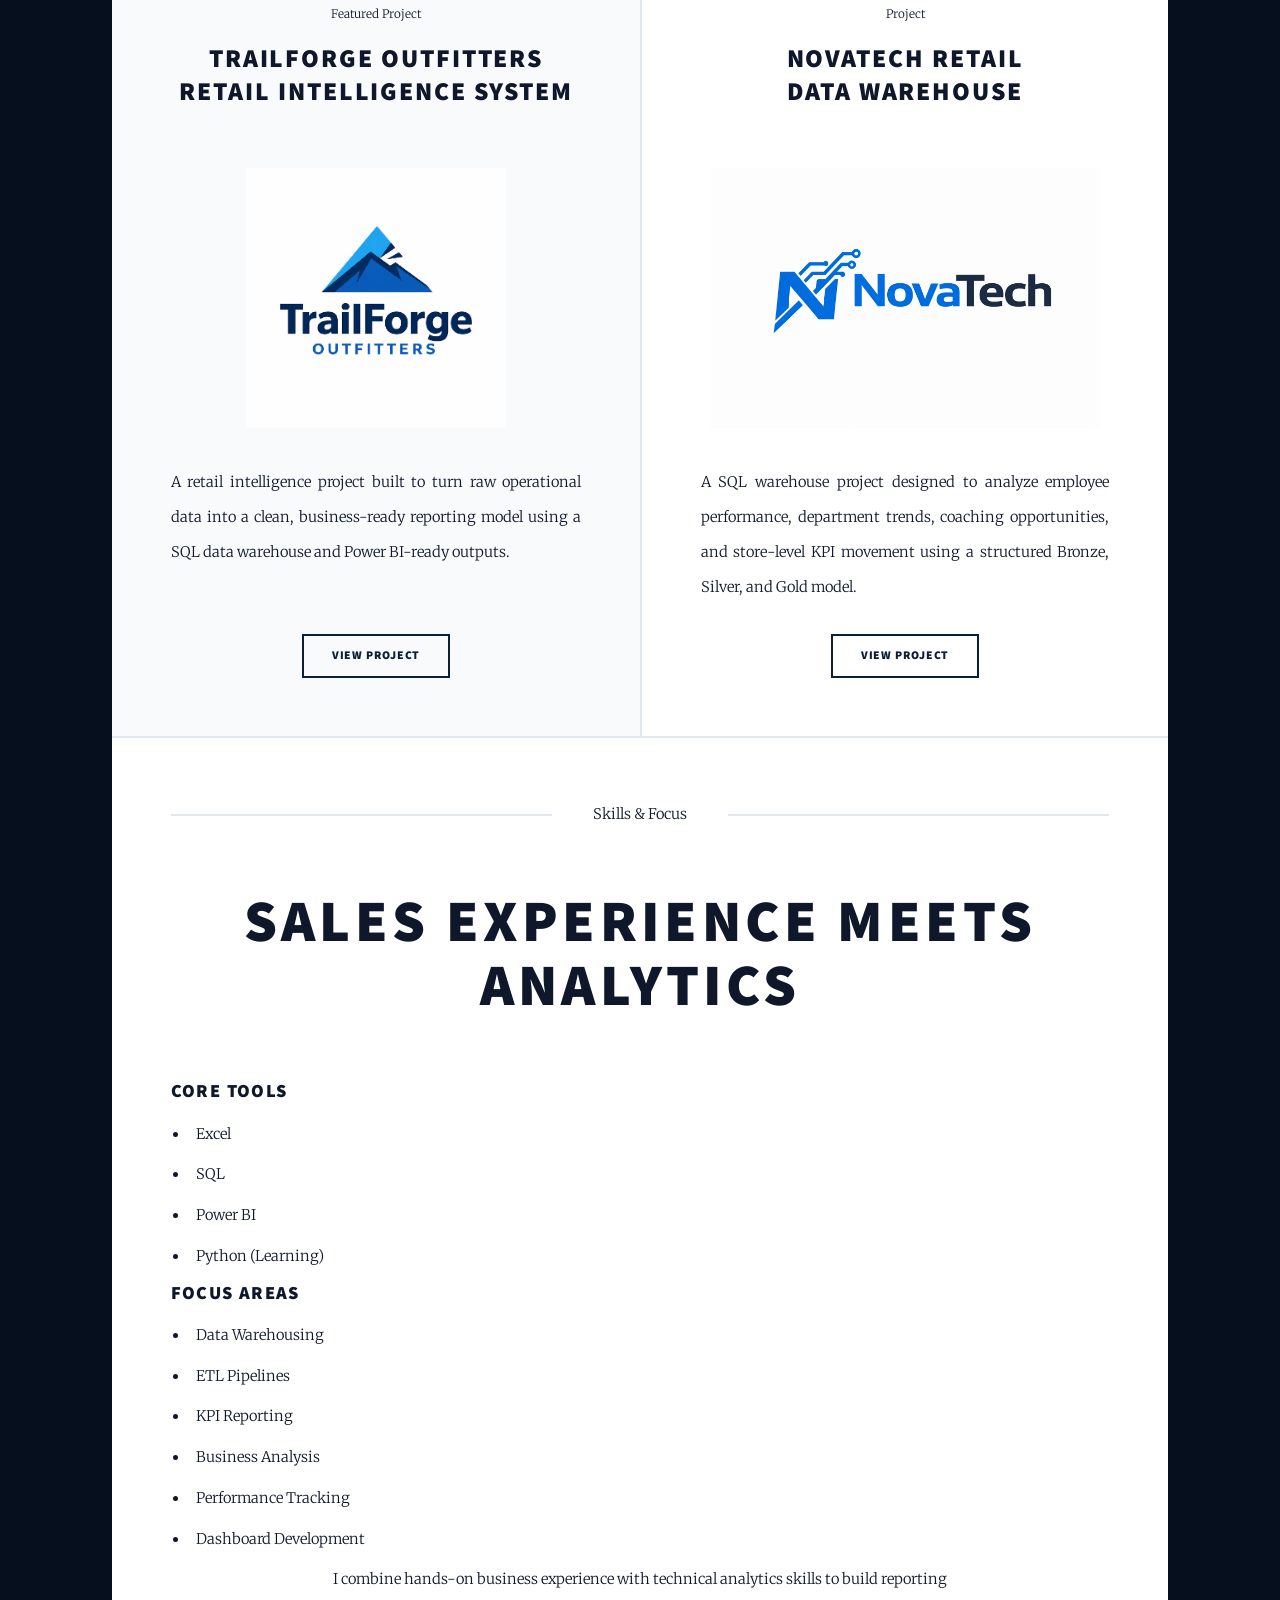
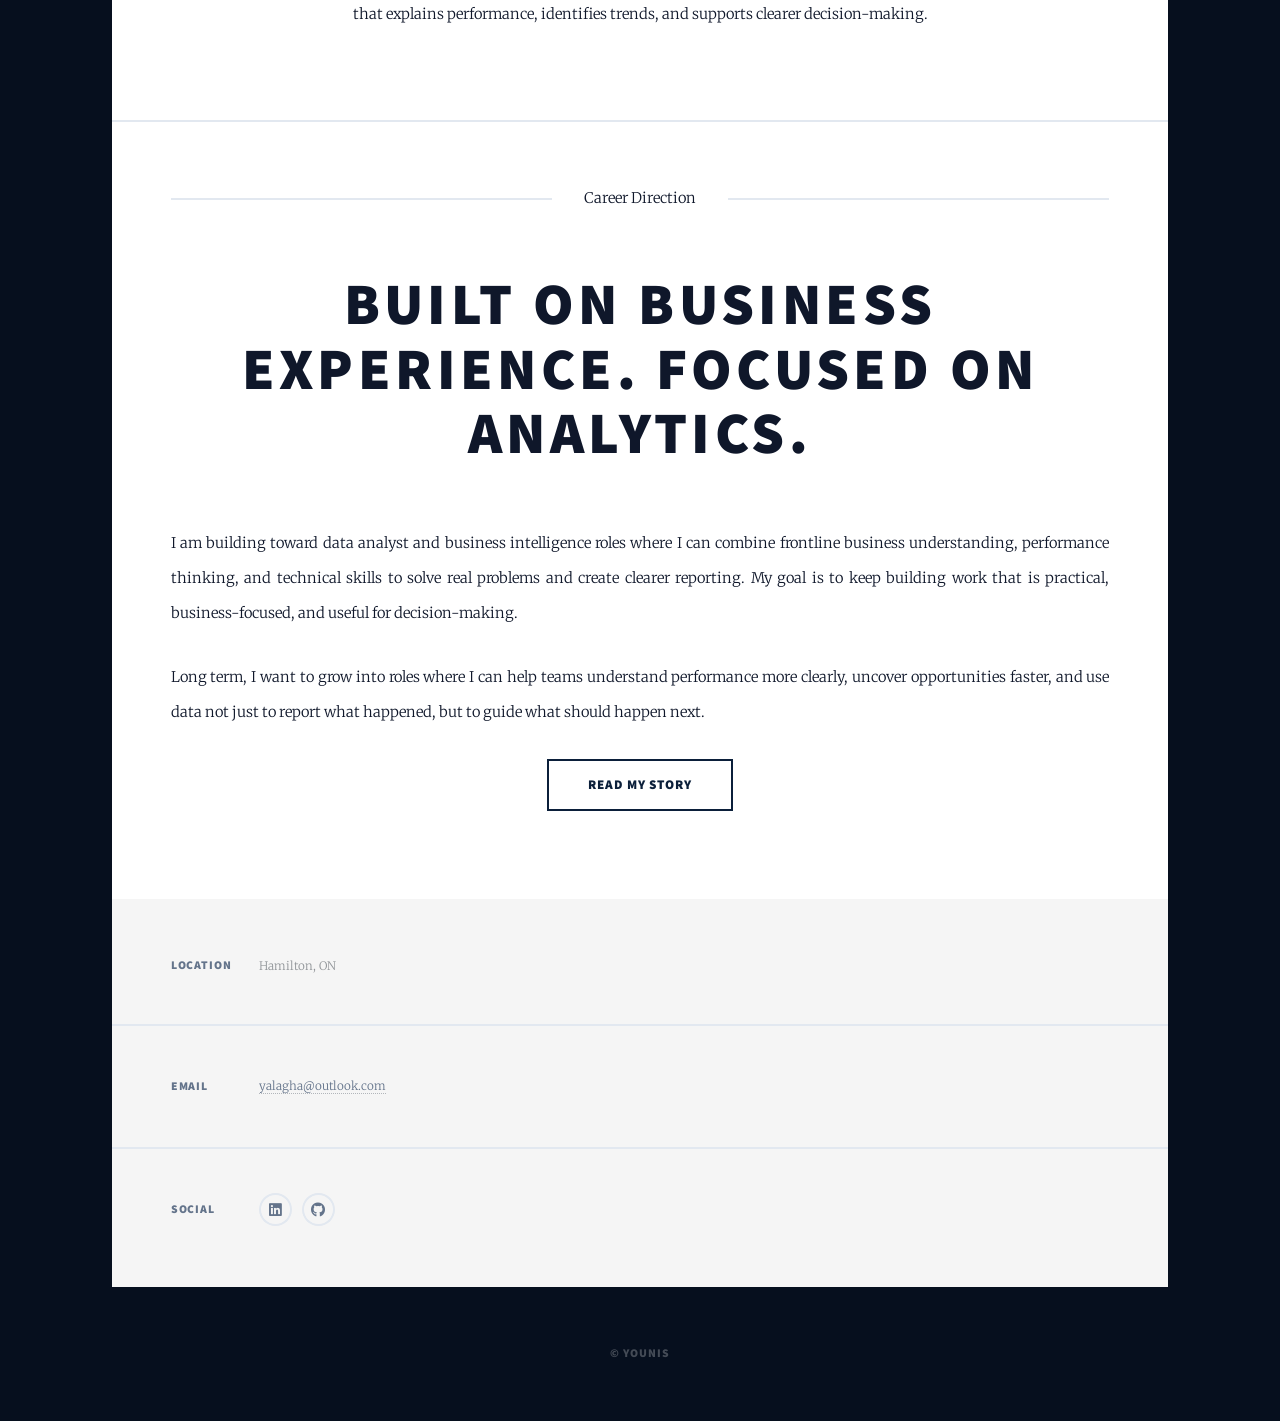
==== commit 5d1bf2fc: "Add files via upload" ====
--- a/index.html
+++ b/index.html
@@ -22,7 +22,7 @@
 					<p class="hero-welcome">Welcome to my portfolio!</p>
 
 					<h1 class="hero-heading">
-						Hello, my<br />name's <span class="hero-accent">Younis.</span>
+						Hello, my<br />name is <span class="hero-accent">Younis.</span>
 					</h1>
 
 					<p class="hero-sub">
@@ -60,7 +60,6 @@
 					<li class="active"><a href="index.html">Home</a></li>
 					<li><a href="index.html#projects">Projects</a></li>
 					<li><a href="AboutMe.html">About Me</a></li>
-					<li><a href="elements.html">Contact</a></li>
 				</ul>
 				<ul class="icons">
 					<li>
@@ -238,28 +237,6 @@
 
 			<!-- Footer -->
 			<footer id="footer">
-				<section>
-					<form method="post" action="https://formspree.io/f/mkoqkweq">
-						<div class="fields">
-							<div class="field">
-								<label for="name">Name</label>
-								<input type="text" name="name" id="name" required />
-							</div>
-							<div class="field">
-								<label for="email">Email</label>
-								<input type="email" name="email" id="email" required />
-							</div>
-							<div class="field">
-								<label for="message">Message</label>
-								<textarea name="message" id="message" rows="3" required></textarea>
-							</div>
-						</div>
-						<ul class="actions">
-							<li><input type="submit" value="Send Message" /></li>
-						</ul>
-					</form>
-				</section>
-
 				<section class="split contact">
 					<section class="alt">
 						<h3>Location</h3>
